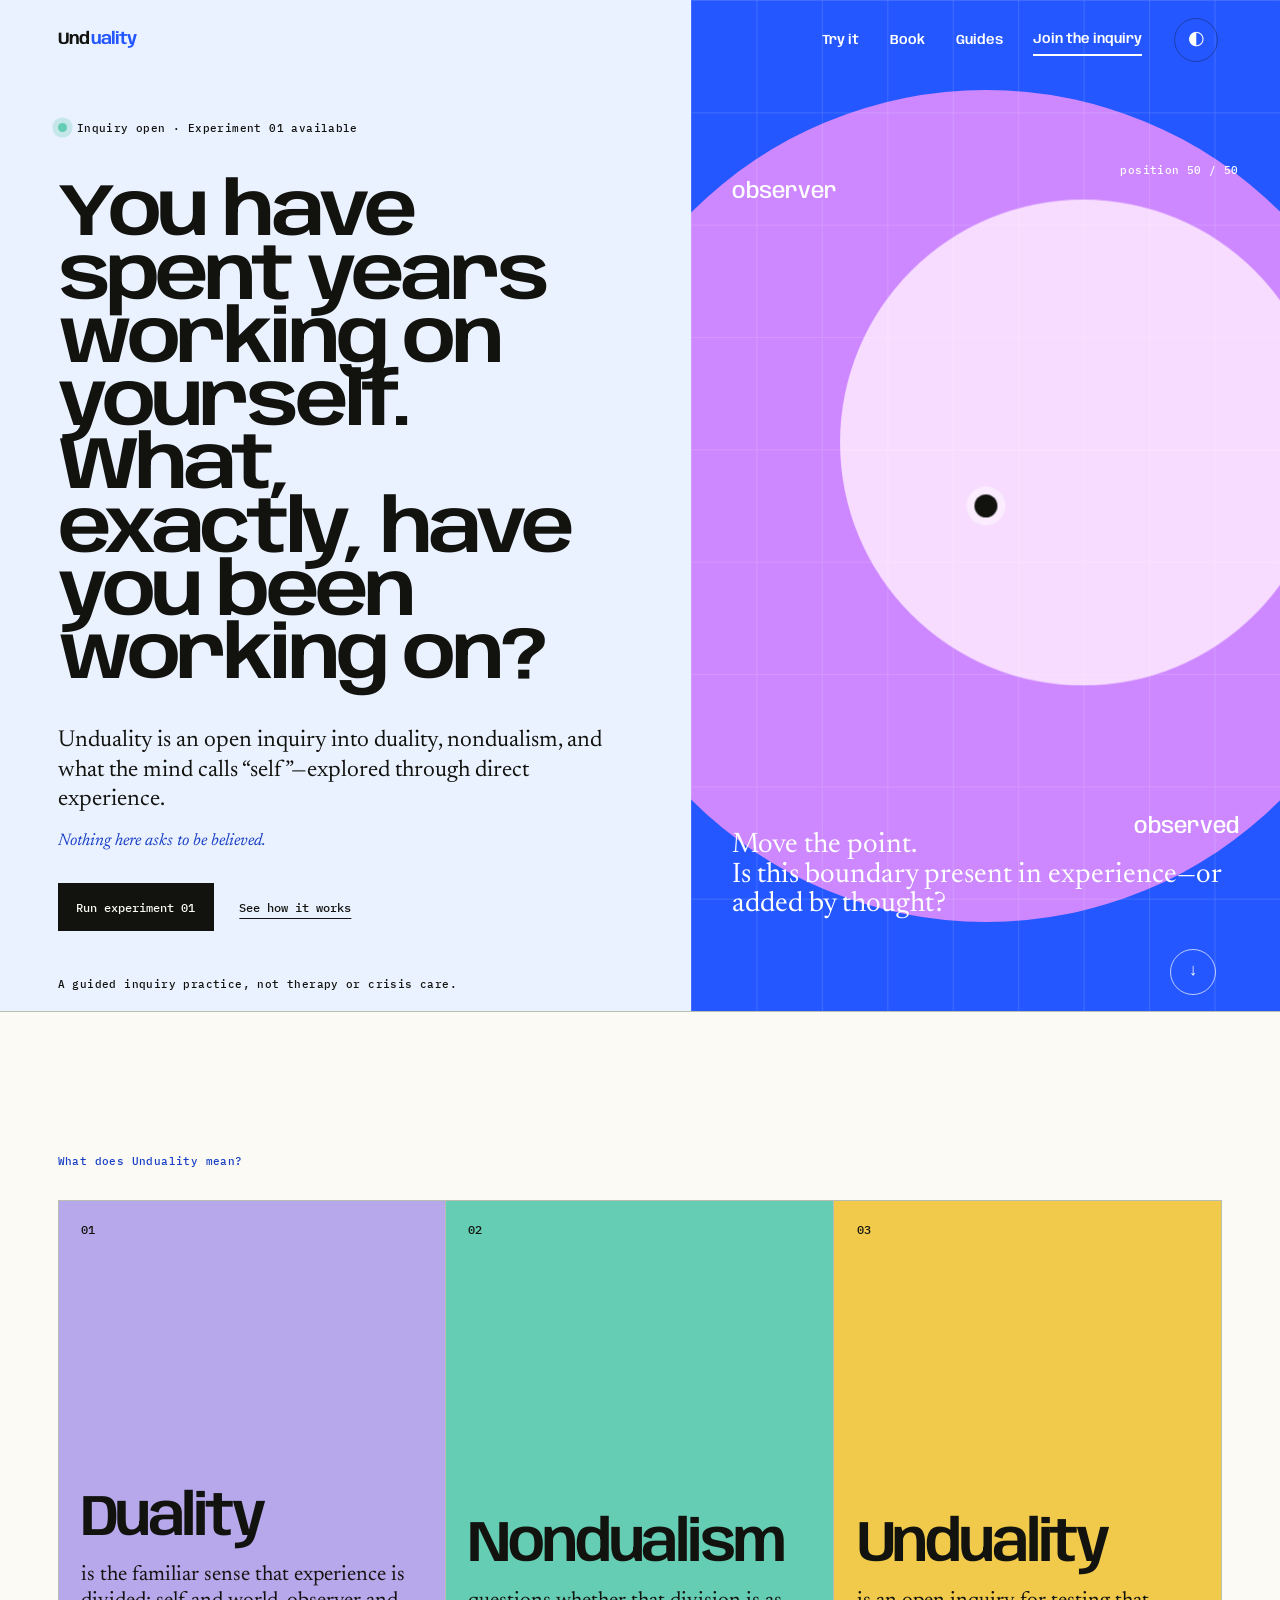
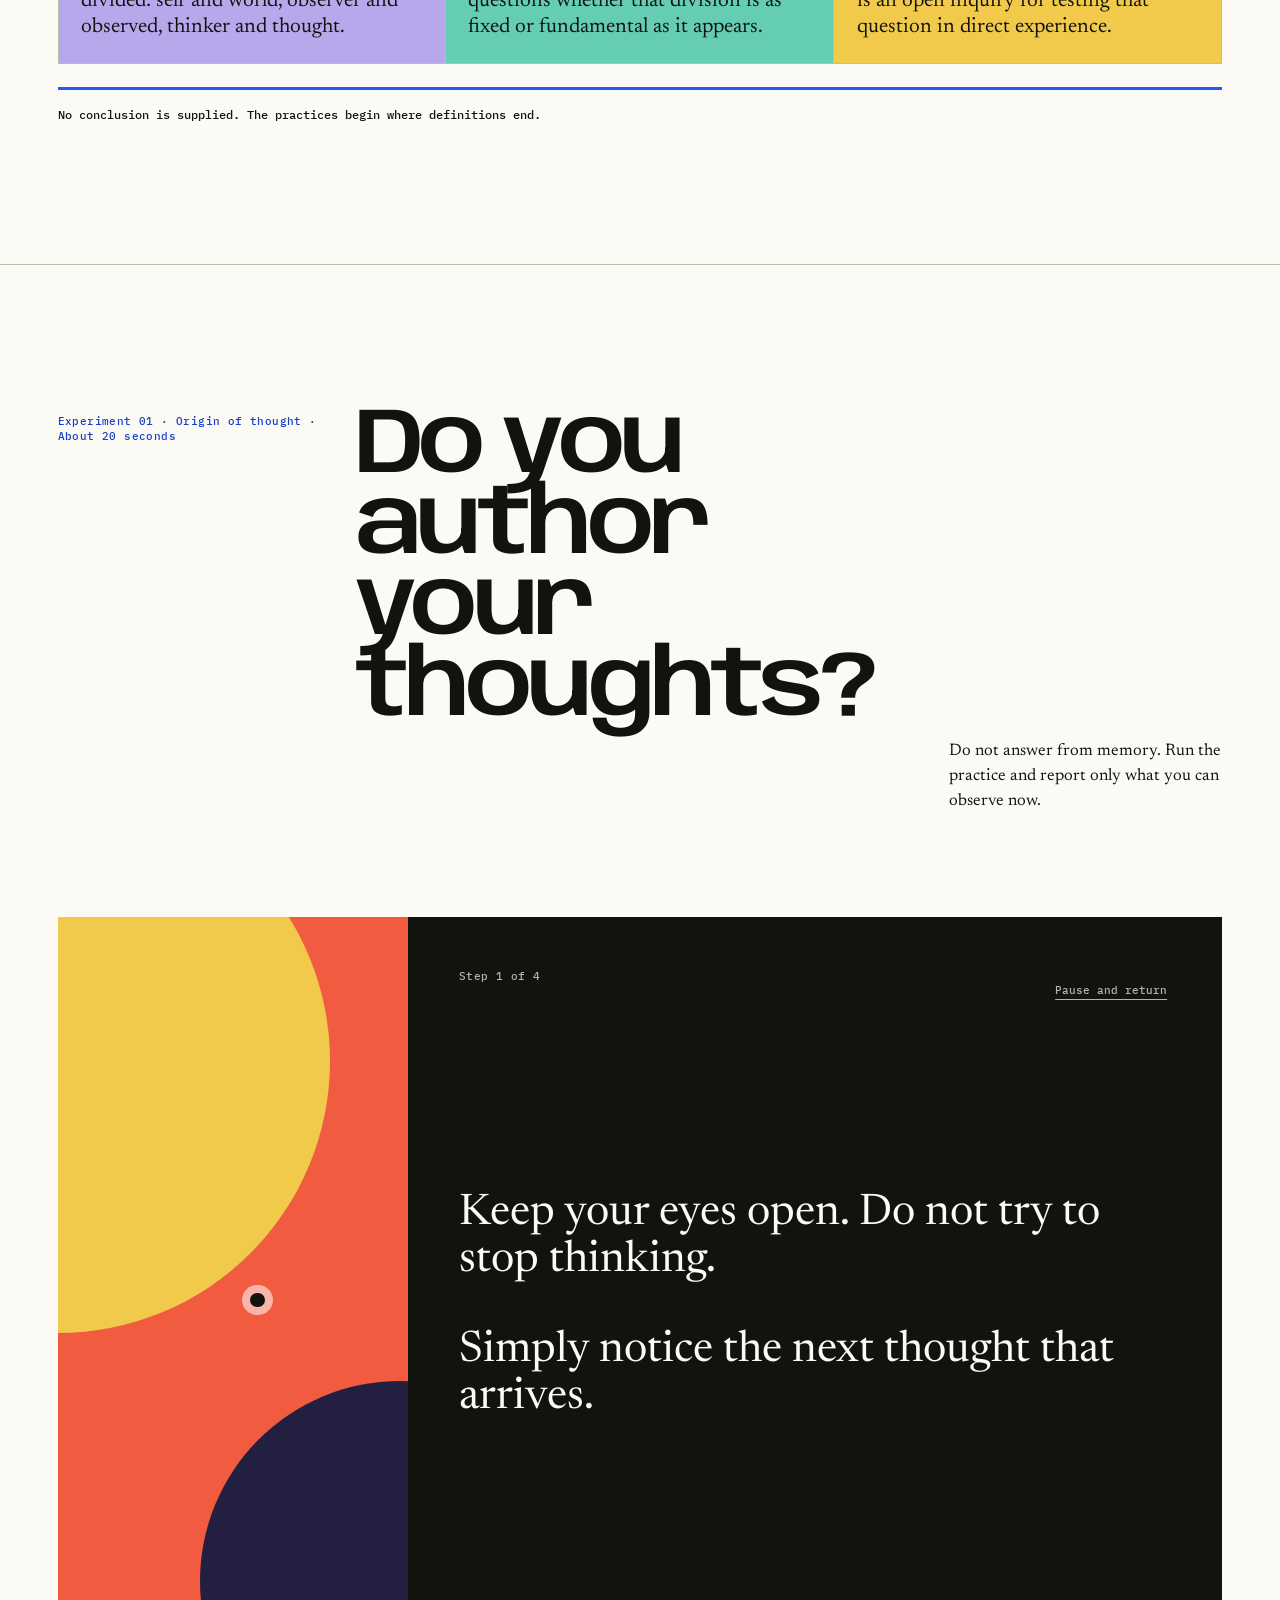
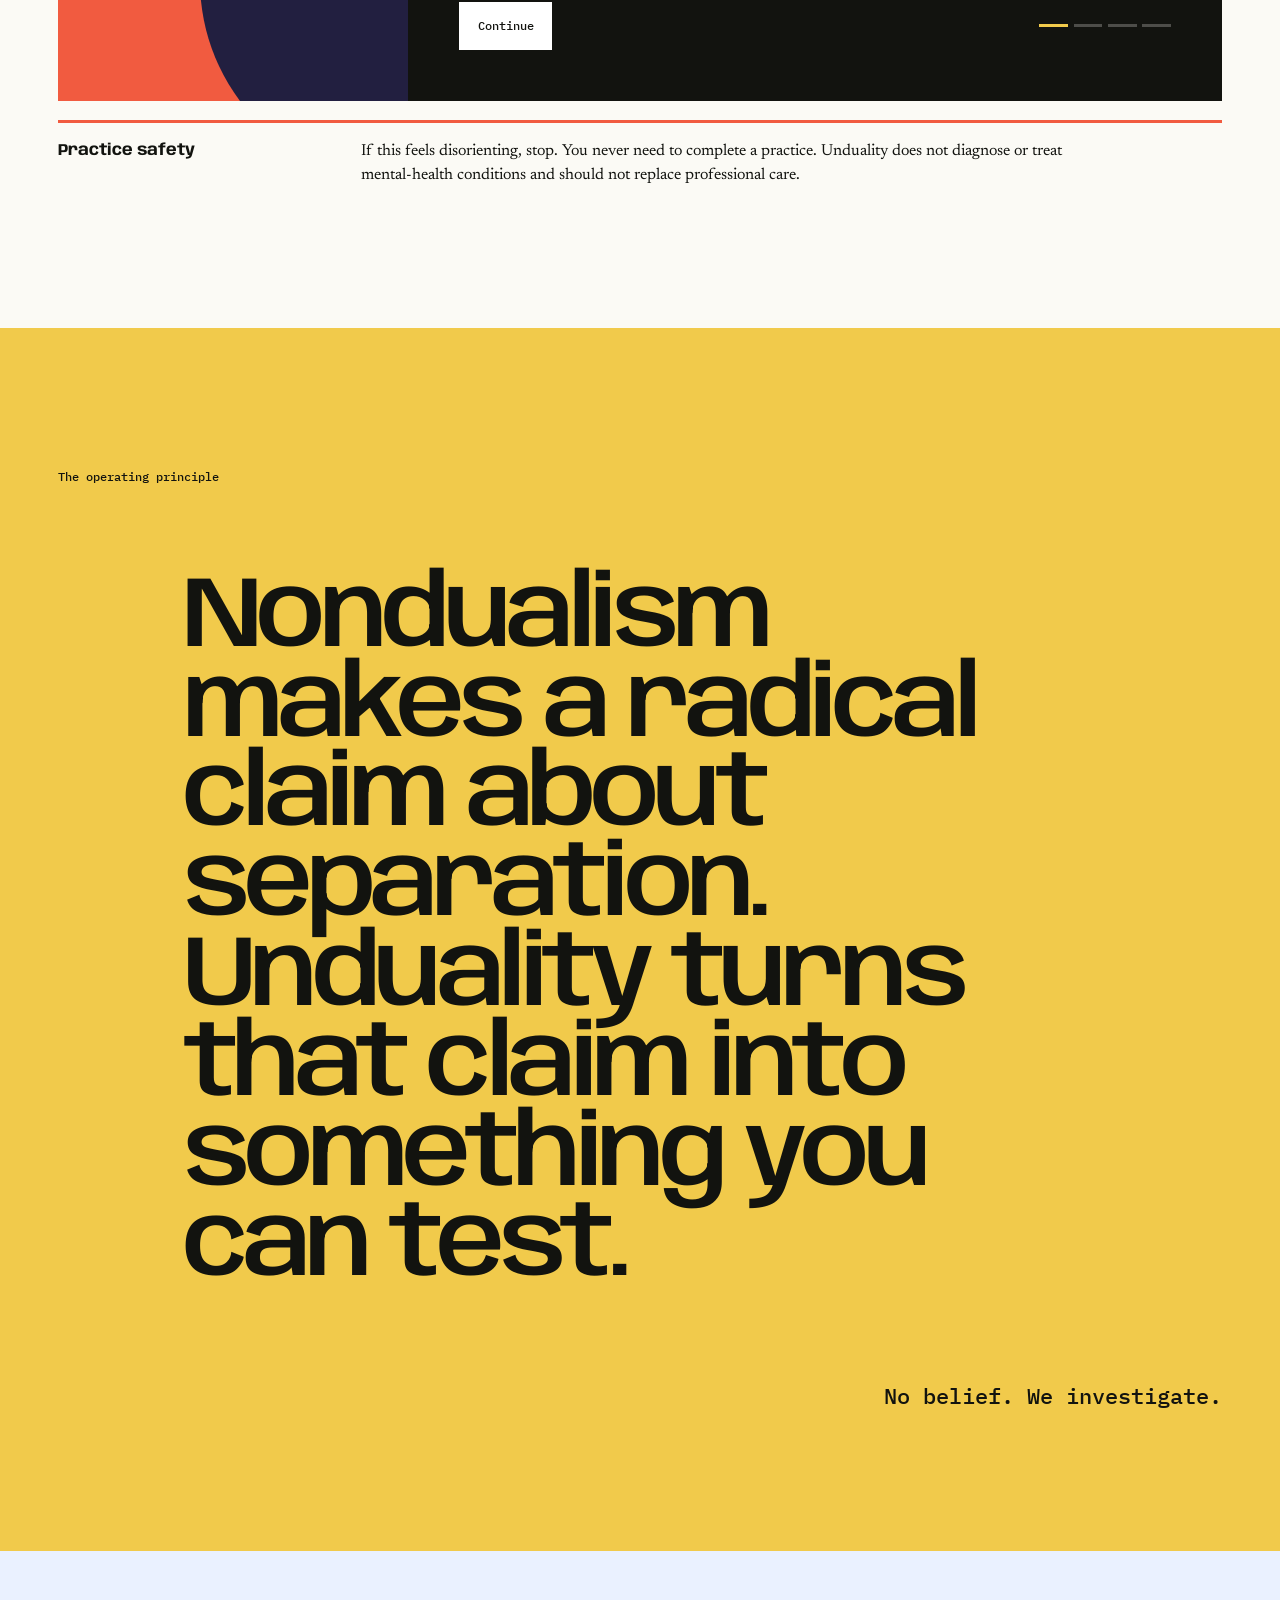
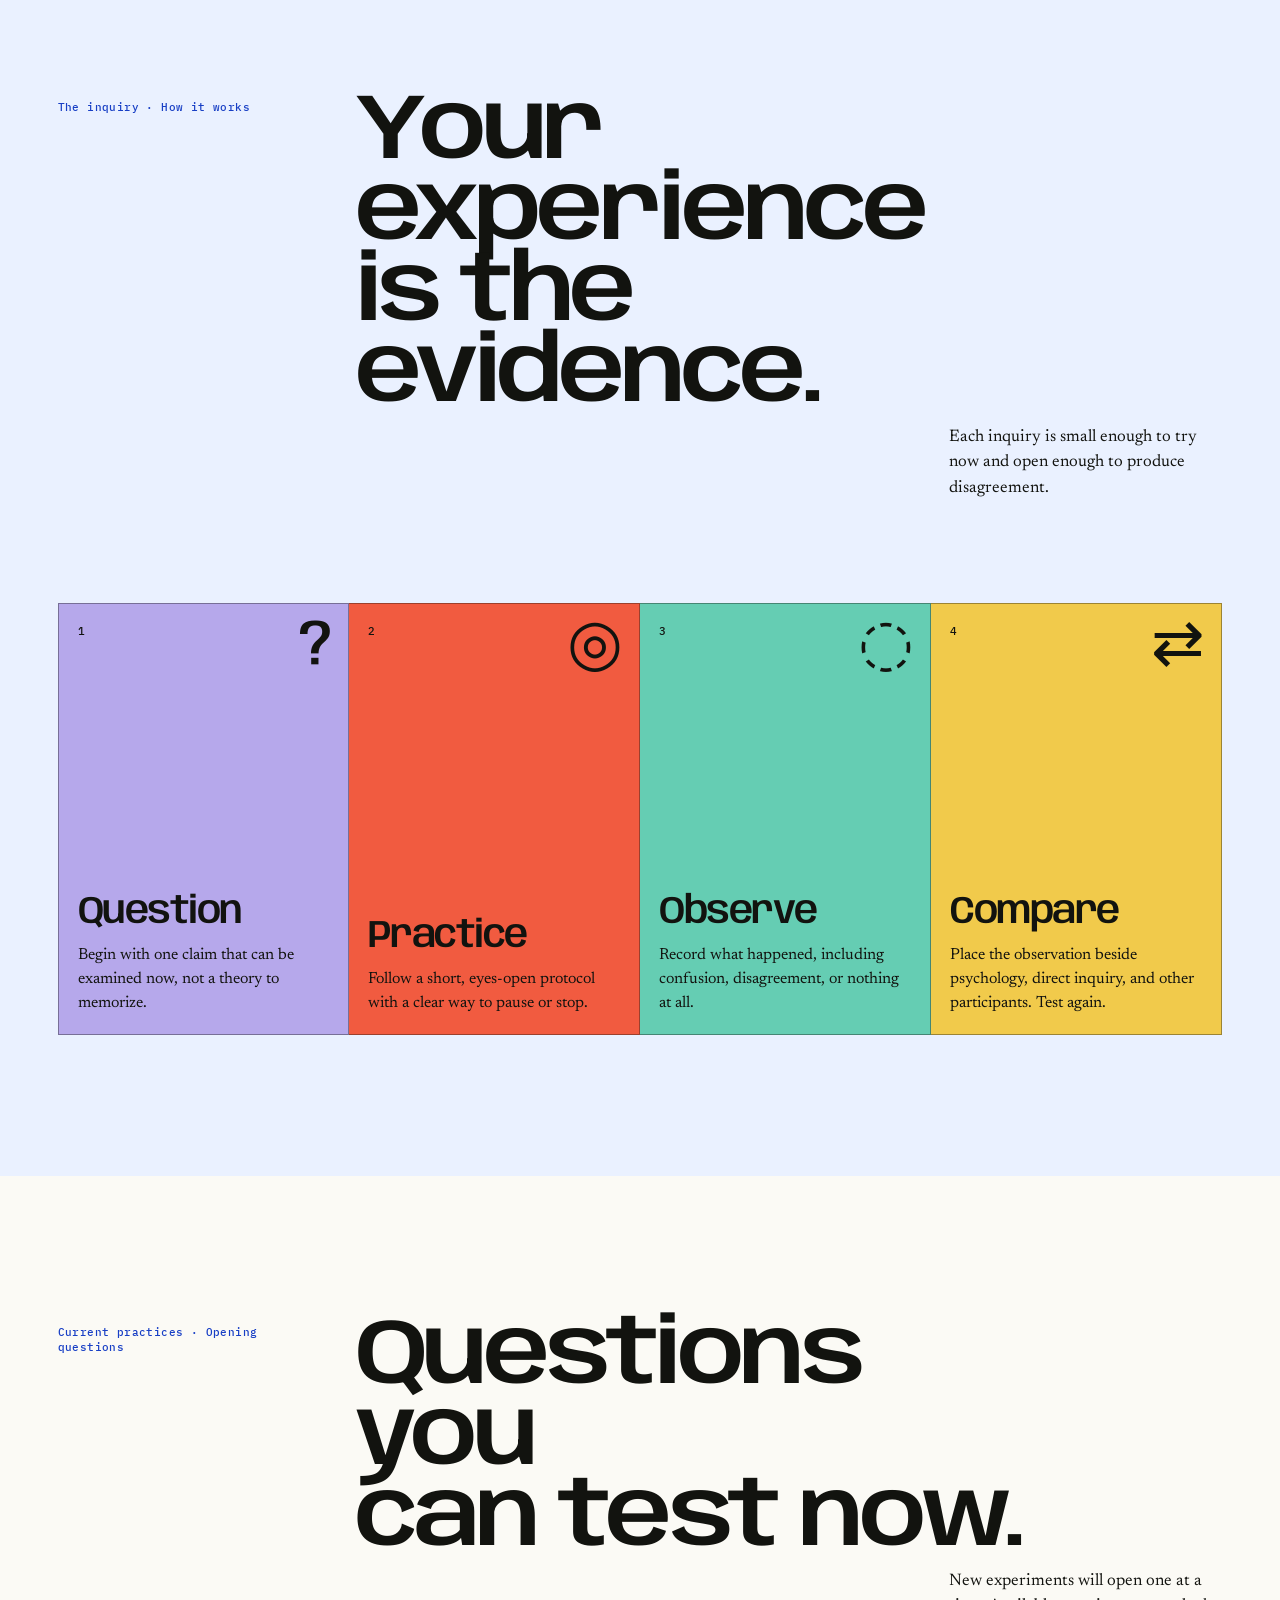
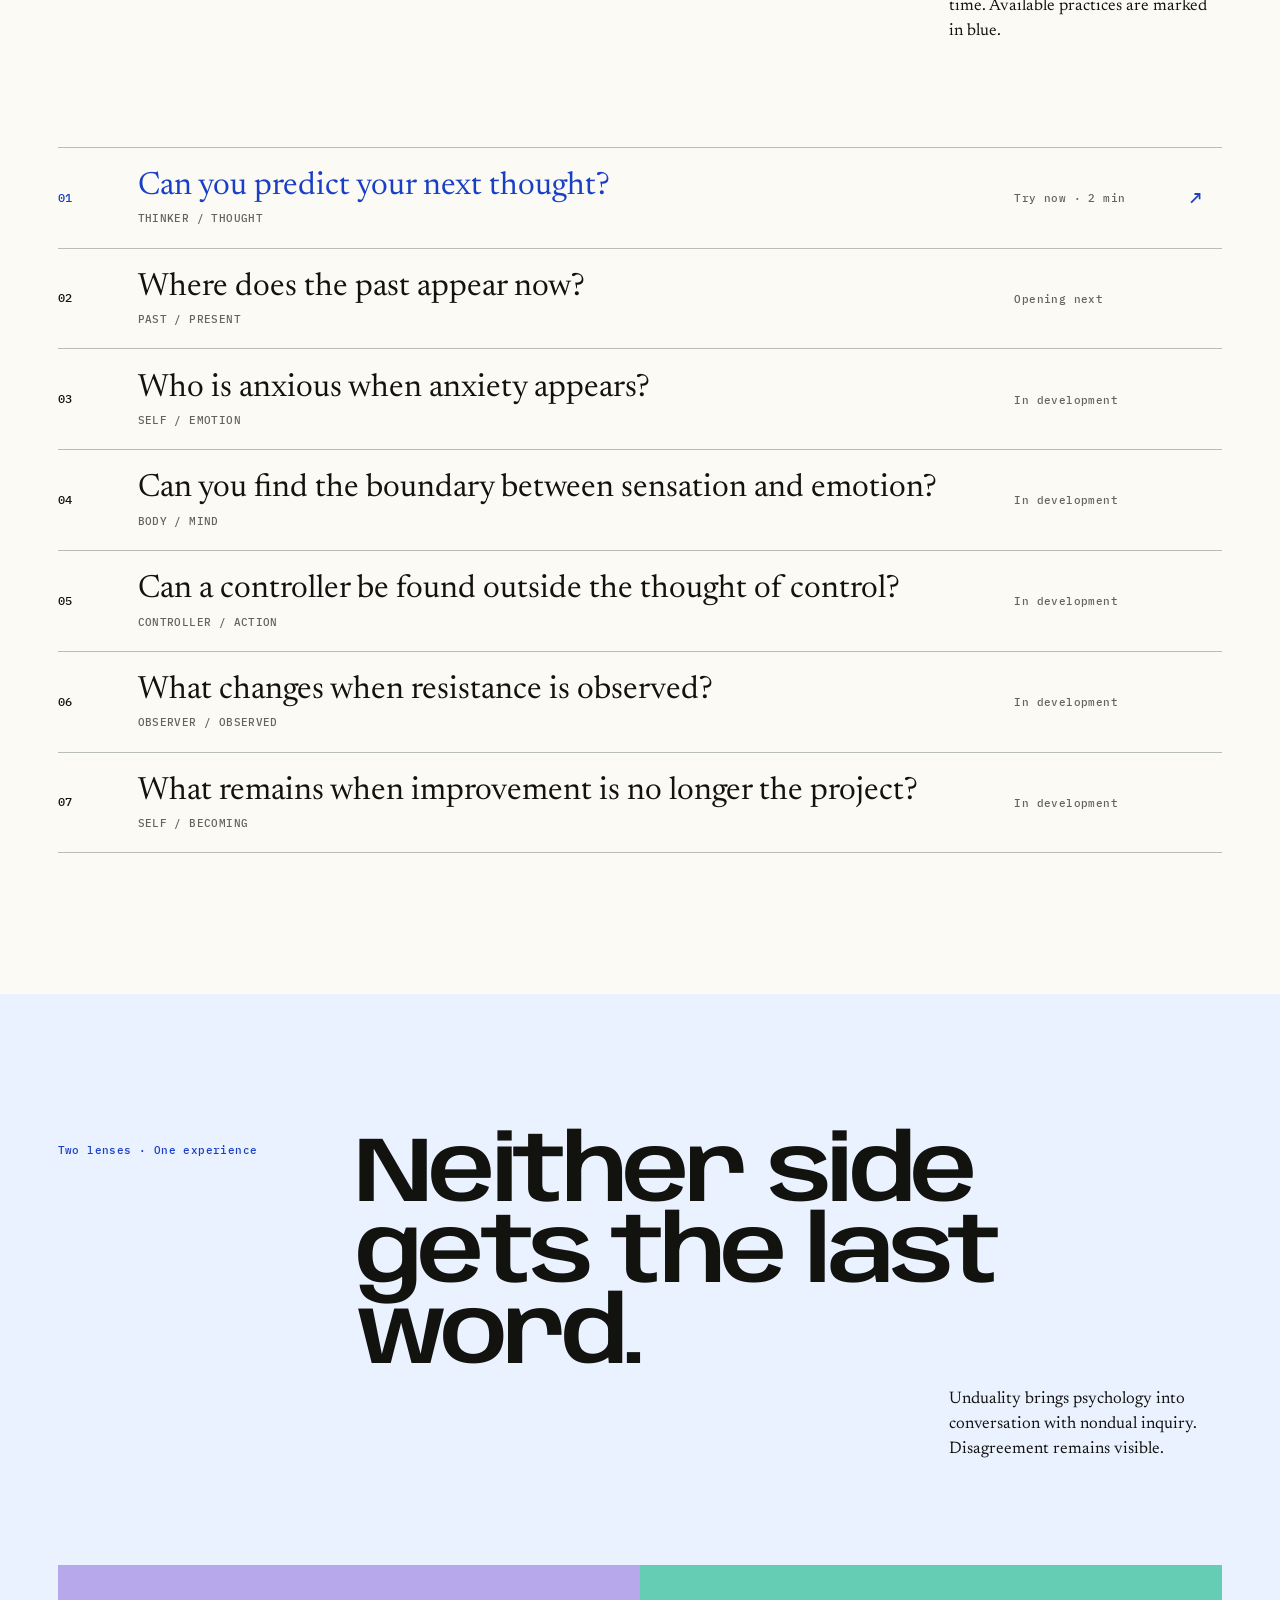
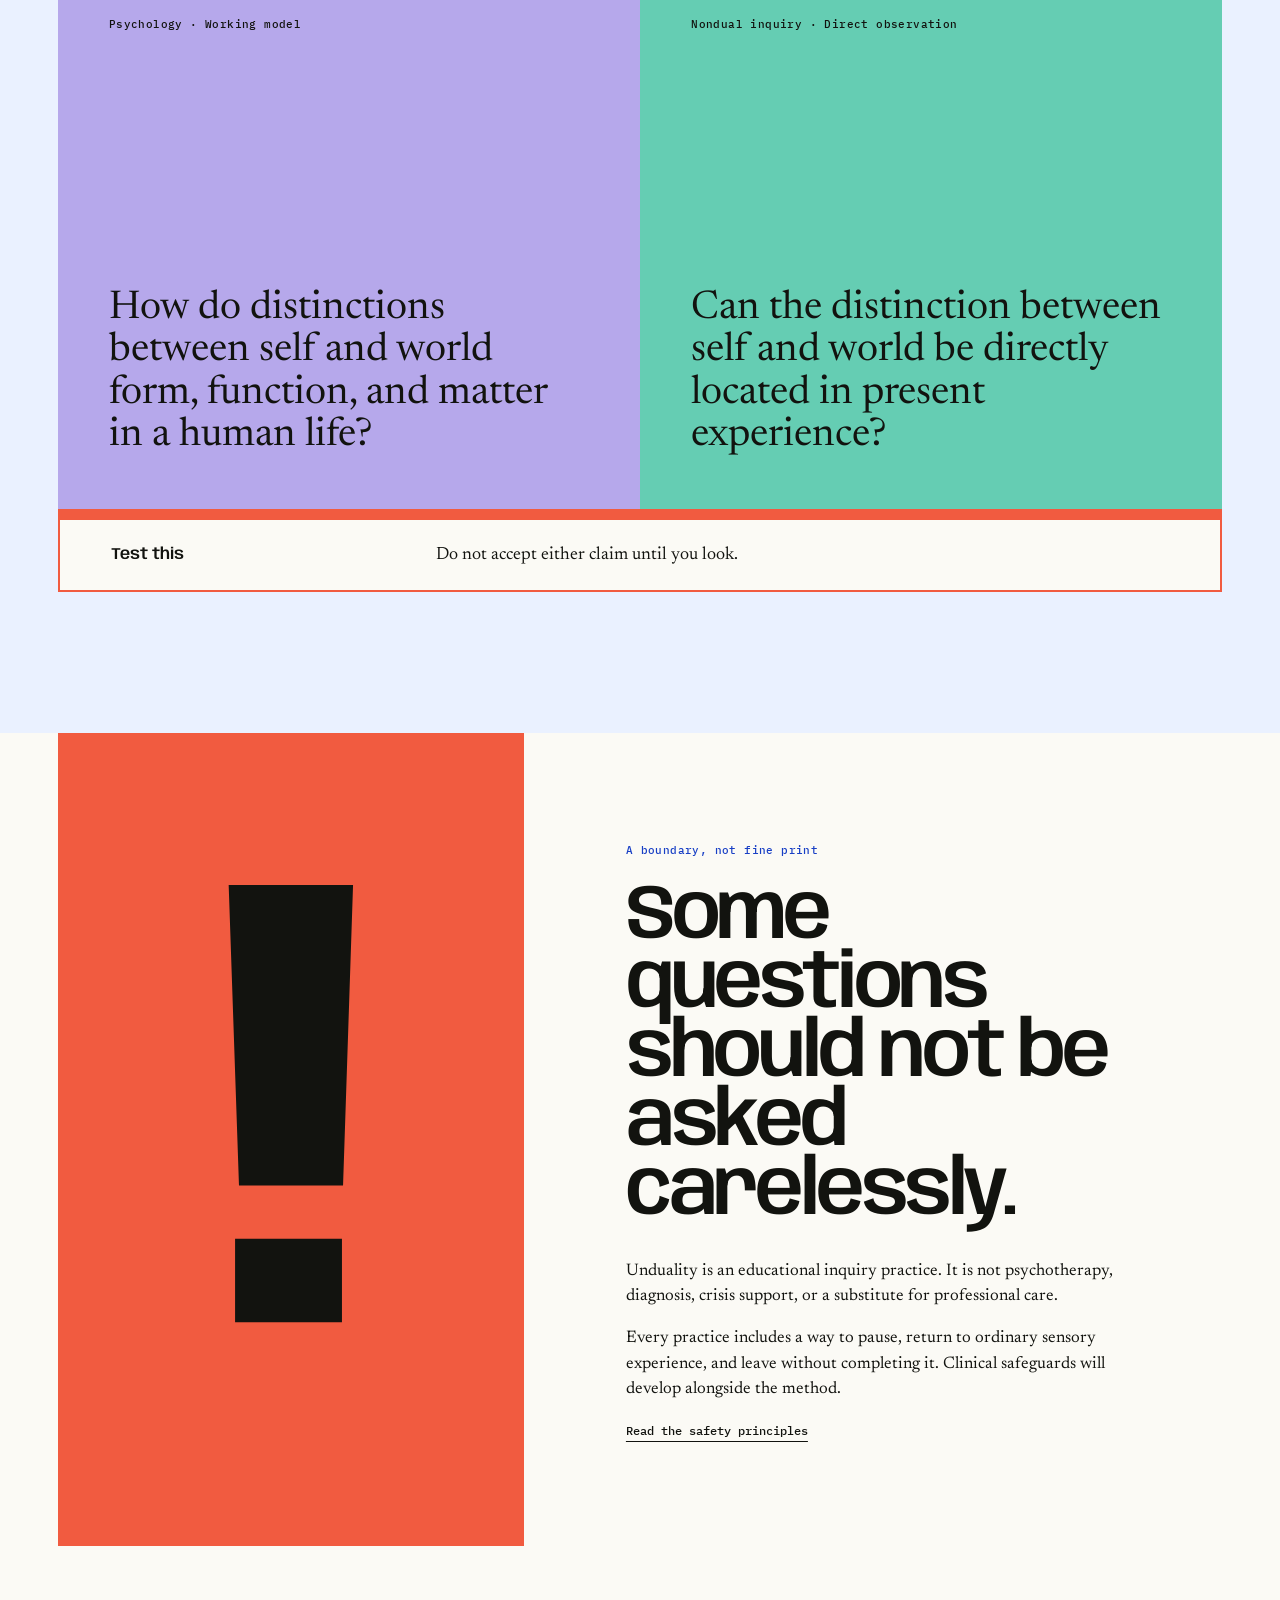
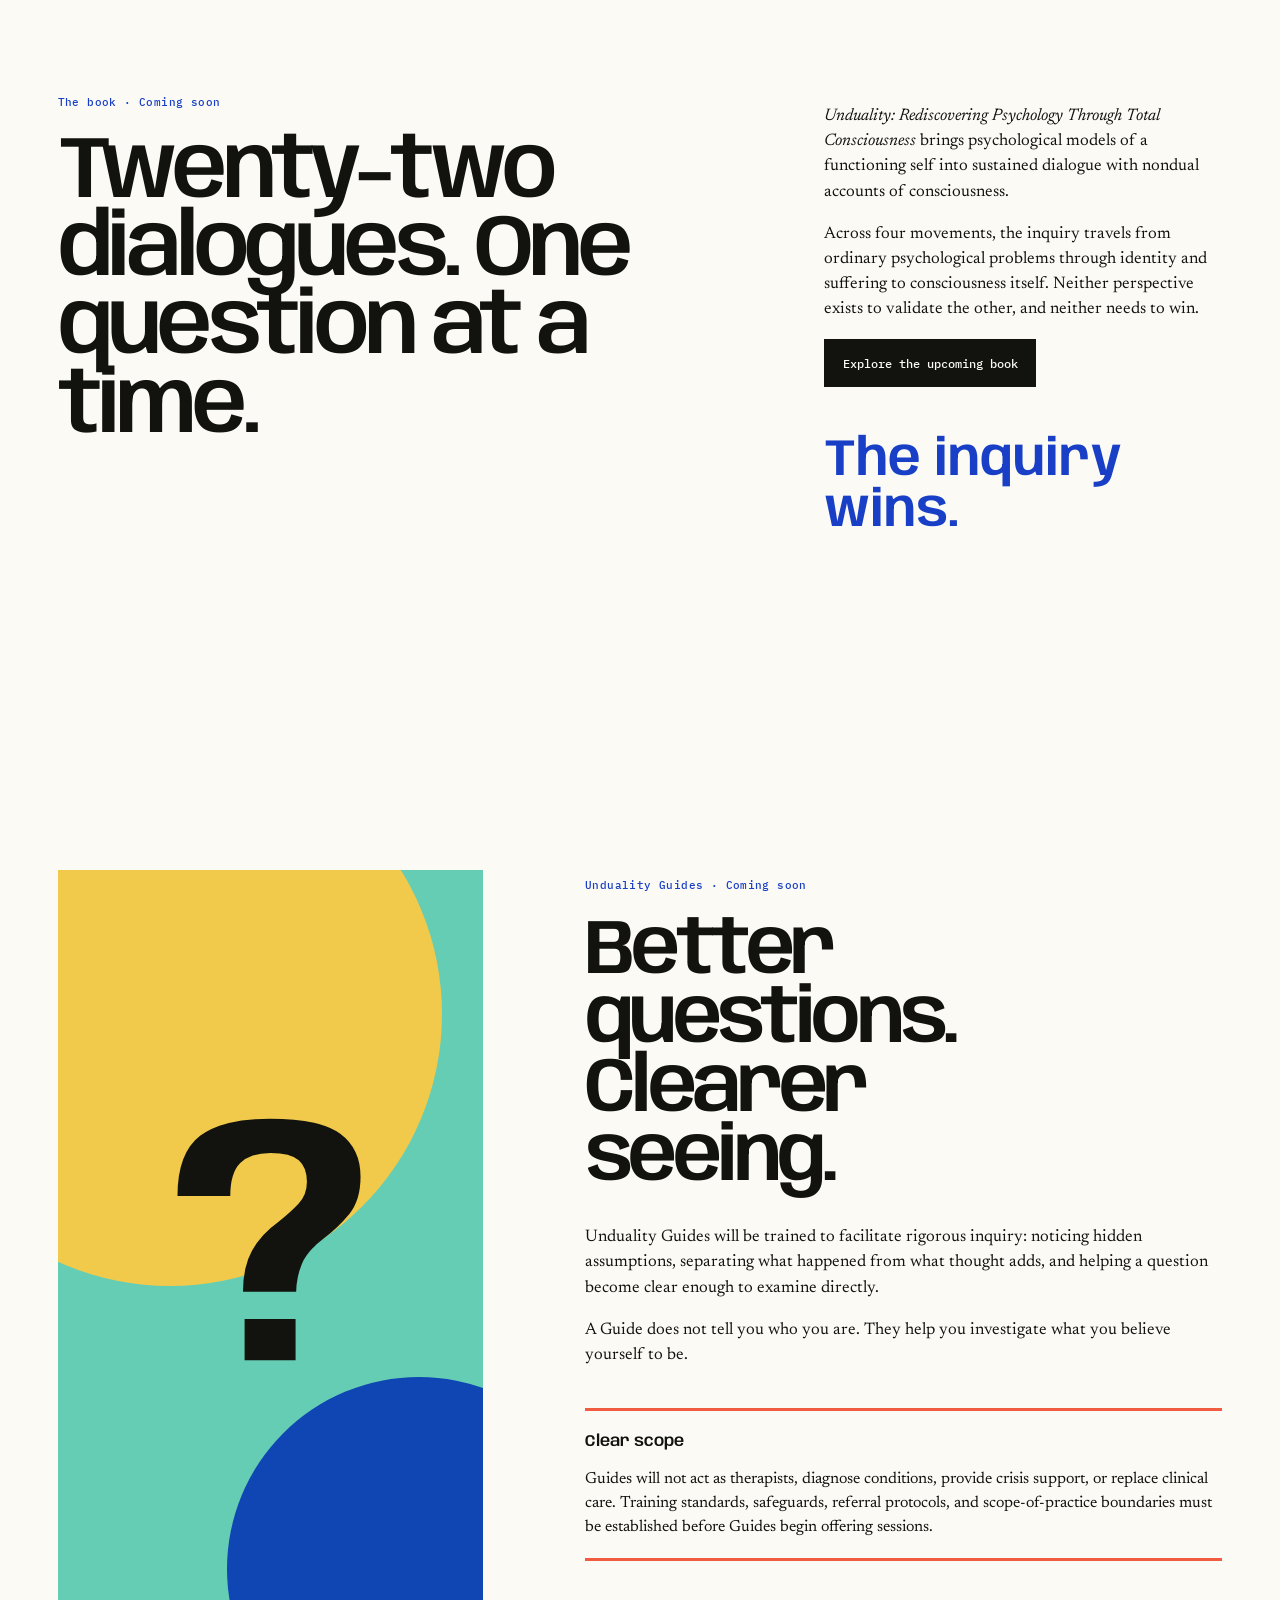
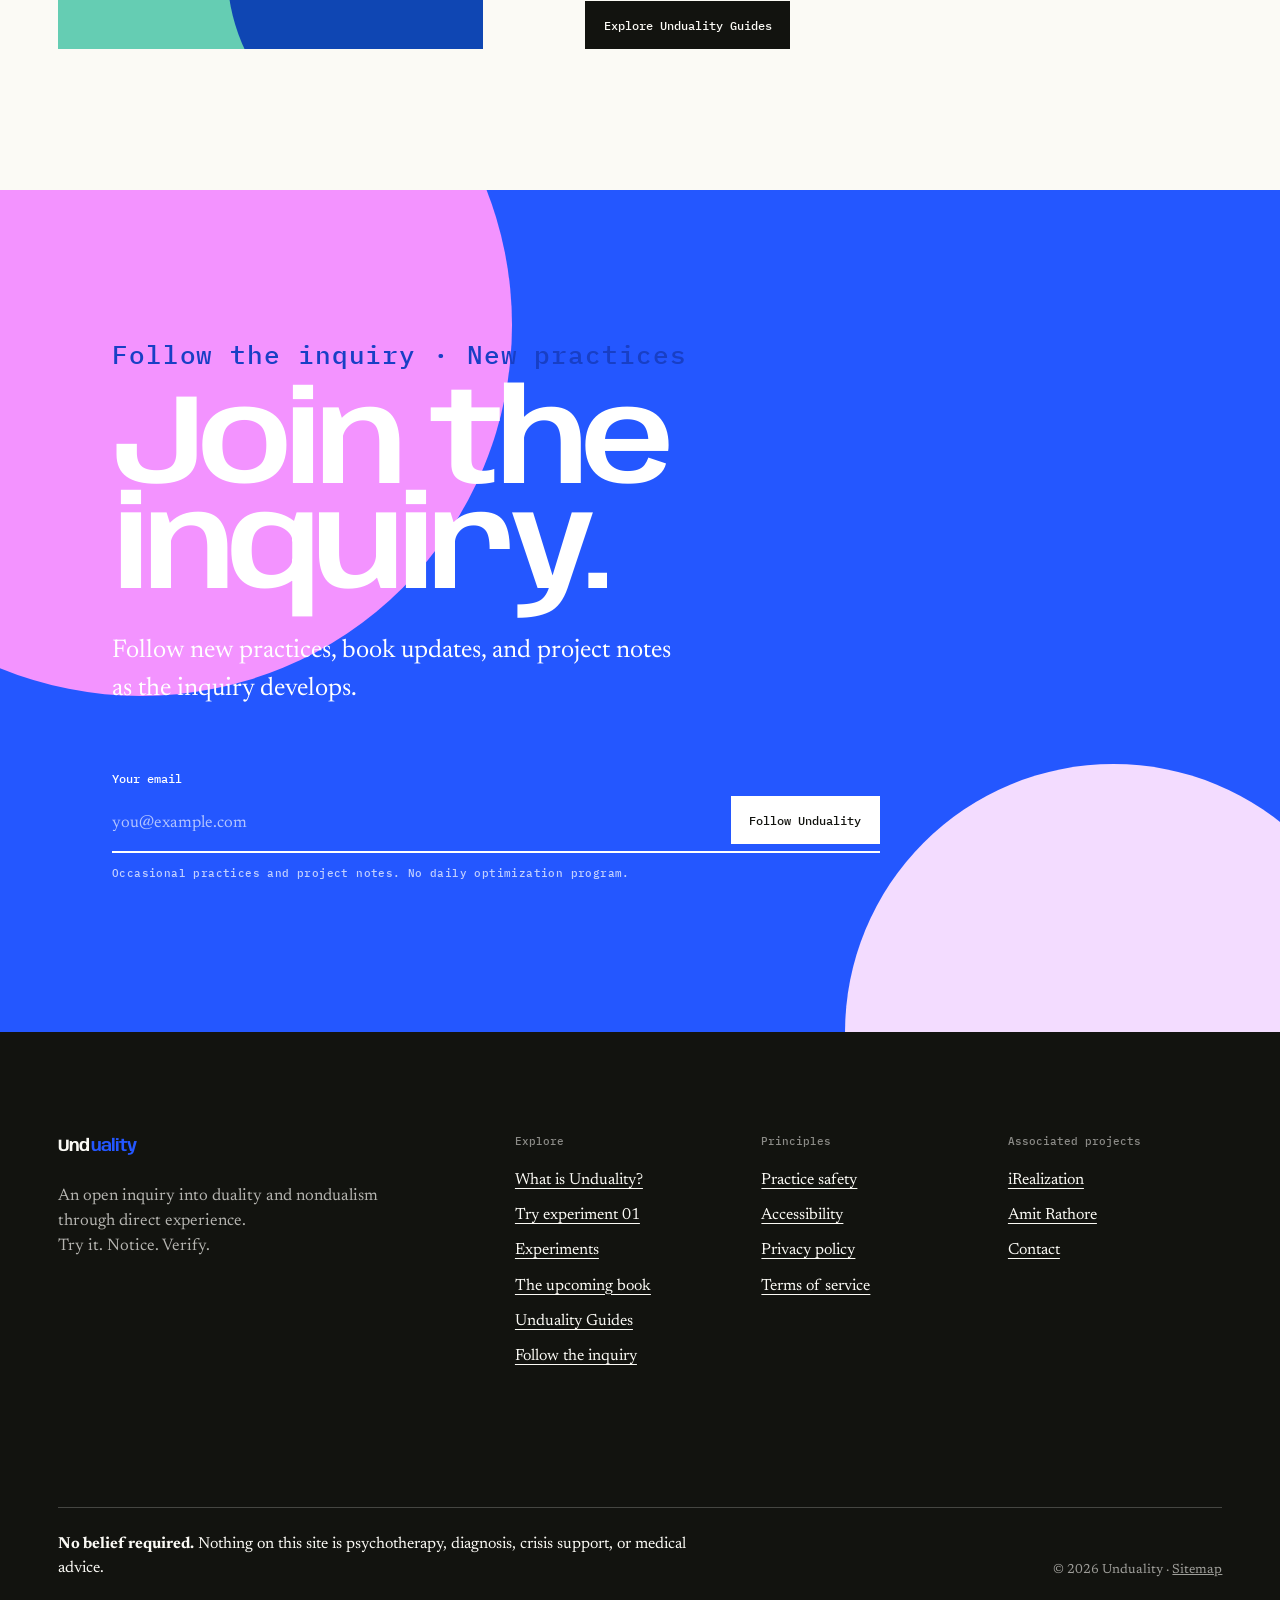
==== index.html @ 65fa9d85 "feat: launch the Unduality open inquiry" ====
<!doctype html>
<html lang="en">
<head>
  <meta charset="utf-8">
  <meta name="viewport" content="width=device-width, initial-scale=1">
  <meta name="theme-color" content="#2457ff">
  <title>Unduality · Explore duality and nondualism</title>
  <meta name="description" content="Explore duality, nondualism, thought, identity, and the sense of self through short practices you can test in direct experience. No belief required.">
  <link rel="canonical" href="https://www.unduality.com/">
  <meta property="og:type" content="website">
  <meta property="og:site_name" content="Unduality">
  <meta property="og:title" content="Unduality · What, exactly, have you been working on?">
  <meta property="og:description" content="Explore duality and nondualism through short practices you can test in direct experience. No belief required.">
  <meta property="og:url" content="https://www.unduality.com/">
  <meta property="og:image" content="https://www.unduality.com/assets/og-unduality.png">
  <meta property="og:image:width" content="1200">
  <meta property="og:image:height" content="630">
  <meta property="og:image:alt" content="Unduality asks who—or what—is observing, as an inquiry into the presumed observer.">
  <meta name="twitter:card" content="summary_large_image">
  <meta name="twitter:title" content="Unduality · What, exactly, have you been working on?">
  <meta name="twitter:description" content="An open inquiry into duality and nondualism. Try the practices, notice what happens, and verify it for yourself.">
  <meta name="twitter:image" content="https://www.unduality.com/assets/og-unduality.png">
  <link rel="icon" href="/assets/favicon.svg" type="image/svg+xml">
  <link rel="icon" href="/favicon.ico" sizes="any">
  <link rel="icon" href="/assets/favicon-32.png" sizes="32x32" type="image/png">
  <link rel="apple-touch-icon" href="/assets/apple-touch-icon.png">
  <link rel="manifest" href="/site.webmanifest">
  <link rel="preconnect" href="https://fonts.googleapis.com">
  <link rel="preconnect" href="https://fonts.gstatic.com" crossorigin>
  <link href="https://fonts.googleapis.com/css2?family=Anybody:wdth,wght@75..125,400..800&amp;family=IBM+Plex+Mono:wght@400;500&amp;family=Newsreader:opsz,wght@6..72,400;6..72,500&amp;display=swap" rel="stylesheet">
  <link rel="stylesheet" href="/styles.css">
  <script type="application/ld+json">
    {"@context":"https://schema.org","@type":"Project","name":"Unduality","url":"https://www.unduality.com/","description":"An open inquiry into duality, nondualism, thought, identity, and the sense of self through direct experience.","keywords":["duality","nondualism","consciousness","psychology","self-inquiry","direct experience"]}
  </script>
</head>
<body>
  <a class="skip-link" href="#main">Skip to the inquiry</a>
  <header class="site-header" data-header>
    <a class="wordmark" href="/" aria-label="Unduality home"><span>Und</span><span>uality</span></a>
    <nav aria-label="Main navigation">
      <a href="#practice">Try it</a>
      <a href="/book/">Book</a>
      <a href="/guides/">Guides</a>
      <a class="nav-lab" href="#join">Join the inquiry</a>
    </nav>
    <button class="theme-toggle" type="button" data-theme-toggle aria-label="Switch color theme"><span aria-hidden="true">◐</span></button>
  </header>

  <main id="main">
    <section class="hero">
      <div class="hero-copy">
        <p class="lab-status"><span class="status-light" aria-hidden="true"></span> Inquiry open · Experiment 01 available</p>
        <h1>You have spent years working on yourself. What, exactly, have you been working on?</h1>
        <p class="hero-intro">Unduality is an open inquiry into duality, nondualism, and what the mind calls “self”—explored through direct experience.</p>
        <p class="plain-rule">Nothing here asks to be believed.</p>
        <div class="hero-actions">
          <a class="action action-dark" href="#practice">Run experiment 01</a>
          <a class="text-link" href="#method">See how it works</a>
        </div>
      </div>

      <div class="observation-field" data-observation-field tabindex="0" role="group" aria-label="Interactive observation field. Move your pointer or use arrow keys to explore the relationship between observer and observed.">
        <div class="field-grid" aria-hidden="true"></div>
        <div class="field-orbit orbit-one" aria-hidden="true"></div>
        <div class="field-orbit orbit-two" aria-hidden="true"></div>
        <div class="field-point" aria-hidden="true"></div>
        <span class="field-label label-observer">observer</span>
        <span class="field-label label-observed">observed</span>
        <p class="field-question">Move the point.<br>Is this boundary present in experience—or added by thought?</p>
        <p class="field-readout" aria-live="polite">position 50 / 50</p>
      </div>

      <p class="scope-line">A guided inquiry practice, not therapy or crisis care.</p>
      <a class="scroll-cue" href="#practice" aria-label="Continue to the first practice">↓</a>
    </section>

    <section class="meaning section-pad" id="meaning" aria-labelledby="meaning-title">
      <p class="section-code">What does Unduality mean?</p>
      <div class="meaning-grid">
        <article><span class="meaning-number">01</span><h2 id="meaning-title">Duality</h2><p>is the familiar sense that experience is divided: self and world, observer and observed, thinker and thought.</p></article>
        <article><span class="meaning-number">02</span><h2>Nondualism</h2><p>questions whether that division is as fixed or fundamental as it appears.</p></article>
        <article><span class="meaning-number">03</span><h2>Unduality</h2><p>is an open inquiry for testing that question in direct experience.</p></article>
      </div>
      <p class="meaning-rule">No conclusion is supplied. The practices begin where definitions end.</p>
    </section>

    <section class="practice section-pad" id="practice" aria-labelledby="practice-title">
      <header class="section-heading">
        <p class="section-code">Experiment 01 · Origin of thought · About 20 seconds</p>
        <h2 id="practice-title">Do you author<br>your thoughts?</h2>
        <p>Do not answer from memory. Run the practice and report only what you can observe now.</p>
      </header>

      <div class="practice-console" data-practice>
        <div class="practice-color" aria-hidden="true"><span></span><span></span><span></span></div>
        <div class="practice-content">
          <div class="practice-topline"><span data-step-label>Step 1 of 4</span><button type="button" data-practice-reset>Pause and return</button></div>
          <div class="practice-steps" aria-live="polite">
            <div class="practice-step is-active" data-step><p>Keep your eyes open. Do not try to stop thinking.</p><p>Simply notice the next thought that arrives.</p></div>
            <div class="practice-step" data-step hidden><p>Did you know what the thought would be before it appeared?</p></div>
            <div class="practice-step" data-step hidden><p>If you did not choose its content, in what sense did “you” think it?</p><p class="practice-note">No preferred answer. “I don’t know” is a valid observation.</p></div>
            <div class="practice-step" data-step hidden><p>No conclusion is required.</p><p>Notice the screen, the room, and the surface supporting you.</p></div>
          </div>
          <div class="practice-bottom"><button class="action action-light" type="button" data-practice-next>Continue</button><div class="step-dots" aria-hidden="true"><i class="is-active"></i><i></i><i></i><i></i></div></div>
        </div>
      </div>

      <aside class="safety-note">
        <strong>Practice safety</strong>
        <p>If this feels disorienting, stop. You never need to complete a practice. Unduality does not diagnose or treat mental-health conditions and should not replace professional care.</p>
      </aside>
    </section>

    <section class="manifesto section-pad">
      <p class="manifesto-small">The operating principle</p>
      <blockquote>Nondualism makes a radical claim about separation. Unduality turns that claim into something you can test.</blockquote>
      <p class="manifesto-end">No belief. We investigate.</p>
    </section>

    <section class="method section-pad" id="method" aria-labelledby="method-title">
      <header class="section-heading split-heading">
        <p class="section-code">The inquiry · How it works</p>
        <h2 id="method-title">Your experience<br>is the evidence.</h2>
        <p>Each inquiry is small enough to try now and open enough to produce disagreement.</p>
      </header>
      <ol class="lab-loop">
        <li class="loop-question"><span class="loop-number">1</span><div><h3>Question</h3><p>Begin with one claim that can be examined now, not a theory to memorize.</p></div><span class="loop-mark">?</span></li>
        <li class="loop-practice"><span class="loop-number">2</span><div><h3>Practice</h3><p>Follow a short, eyes-open protocol with a clear way to pause or stop.</p></div><span class="loop-mark">◎</span></li>
        <li class="loop-observe"><span class="loop-number">3</span><div><h3>Observe</h3><p>Record what happened, including confusion, disagreement, or nothing at all.</p></div><span class="loop-mark">◌</span></li>
        <li class="loop-compare"><span class="loop-number">4</span><div><h3>Compare</h3><p>Place the observation beside psychology, direct inquiry, and other participants. Test again.</p></div><span class="loop-mark">⇄</span></li>
      </ol>
    </section>

    <section class="experiments section-pad" id="experiments" aria-labelledby="experiments-title">
      <header class="section-heading split-heading">
        <p class="section-code">Current practices · Opening questions</p>
        <h2 id="experiments-title">Questions you<br>can test now.</h2>
        <p>New experiments will open one at a time. Available practices are marked in blue.</p>
      </header>
      <div class="experiment-list">
        <a class="experiment-row is-live" href="/experiments/thought/">
          <span class="experiment-number">01</span><span class="experiment-name">Can you predict your next thought?<small>Thinker / thought</small></span><span class="experiment-meta">Try now · 2 min</span><span class="experiment-arrow">↗</span>
        </a>
        <div class="experiment-row"><span class="experiment-number">02</span><span class="experiment-name">Where does the past appear now?<small>Past / present</small></span><span class="experiment-meta">Opening next</span></div>
        <div class="experiment-row"><span class="experiment-number">03</span><span class="experiment-name">Who is anxious when anxiety appears?<small>Self / emotion</small></span><span class="experiment-meta">In development</span></div>
        <div class="experiment-row"><span class="experiment-number">04</span><span class="experiment-name">Can you find the boundary between sensation and emotion?<small>Body / mind</small></span><span class="experiment-meta">In development</span></div>
        <div class="experiment-row"><span class="experiment-number">05</span><span class="experiment-name">Can a controller be found outside the thought of control?<small>Controller / action</small></span><span class="experiment-meta">In development</span></div>
        <div class="experiment-row"><span class="experiment-number">06</span><span class="experiment-name">What changes when resistance is observed?<small>Observer / observed</small></span><span class="experiment-meta">In development</span></div>
        <div class="experiment-row"><span class="experiment-number">07</span><span class="experiment-name">What remains when improvement is no longer the project?<small>Self / becoming</small></span><span class="experiment-meta">In development</span></div>
      </div>
    </section>

    <section class="two-lenses section-pad" aria-labelledby="lenses-title">
      <header class="section-heading split-heading">
        <p class="section-code">Two lenses · One experience</p>
        <h2 id="lenses-title">Neither side<br>gets the last word.</h2>
        <p>Unduality brings psychology into conversation with nondual inquiry. Disagreement remains visible.</p>
      </header>
      <div class="lens-stage">
        <article class="lens psychology">
          <span class="lens-name">Psychology · Working model</span>
          <p>How do distinctions between self and world form, function, and matter in a human life?</p>
        </article>
        <article class="lens experience">
          <span class="lens-name">Nondual inquiry · Direct observation</span>
          <p>Can the distinction between self and world be directly located in present experience?</p>
        </article>
        <aside class="test-this"><strong>Test this</strong><span>Do not accept either claim until you look.</span></aside>
      </div>
    </section>

    <section class="not-this section-pad" aria-labelledby="boundary-title">
      <div class="boundary-visual" aria-hidden="true"><span>!</span></div>
      <div class="boundary-copy">
        <p class="section-code">A boundary, not fine print</p>
        <h2 id="boundary-title">Some questions should not be asked carelessly.</h2>
        <p>Unduality is an educational inquiry practice. It is not psychotherapy, diagnosis, crisis support, or a substitute for professional care.</p>
        <p>Every practice includes a way to pause, return to ordinary sensory experience, and leave without completing it. Clinical safeguards will develop alongside the method.</p>
        <a class="text-link" href="/safety/">Read the safety principles</a>
      </div>
    </section>

    <section class="project section-pad" id="project" aria-labelledby="project-title">
      <div class="project-title-wrap"><p class="section-code">The book · Coming soon</p><h2 id="project-title">Twenty-two dialogues. One question at a time.</h2></div>
      <div class="project-copy"><p><cite>Unduality: Rediscovering Psychology Through Total Consciousness</cite> brings psychological models of a functioning self into sustained dialogue with nondual accounts of consciousness.</p><p>Across four movements, the inquiry travels from ordinary psychological problems through identity and suffering to consciousness itself. Neither perspective exists to validate the other, and neither needs to win.</p><a class="action action-dark" href="/book/">Explore the upcoming book</a><p class="large-line">The inquiry wins.</p></div>
    </section>

    <section class="sessions section-pad" id="guides" aria-labelledby="guides-title">
      <div class="sessions-field" aria-hidden="true"><span></span><span></span><strong>?</strong></div>
      <div class="sessions-copy">
        <p class="section-code">Unduality Guides · Coming soon</p>
        <h2 id="guides-title">Better questions.<br>Clearer seeing.</h2>
        <p>Unduality Guides will be trained to facilitate rigorous inquiry: noticing hidden assumptions, separating what happened from what thought adds, and helping a question become clear enough to examine directly.</p>
        <p>A Guide does not tell you who you are. They help you investigate what you believe yourself to be.</p>
        <aside class="sessions-boundary"><strong>Clear scope</strong><p>Guides will not act as therapists, diagnose conditions, provide crisis support, or replace clinical care. Training standards, safeguards, referral protocols, and scope-of-practice boundaries must be established before Guides begin offering sessions.</p></aside>
        <a class="action action-dark" href="/guides/">Explore Unduality Guides</a>
      </div>
    </section>

    <section class="join section-pad" id="join" aria-labelledby="join-title">
      <div class="join-orbit" aria-hidden="true"><span></span><span></span></div>
      <div class="join-copy">
        <p class="section-code">Follow the inquiry · New practices</p>
        <h2 id="join-title">Join the inquiry.</h2>
        <p>Follow new practices, book updates, and project notes as the inquiry develops.</p>
        <form class="join-form" data-email-form>
          <label for="email">Your email</label>
          <div class="email-row"><input id="email" name="email" type="email" autocomplete="email" placeholder="you@example.com" required><button class="action action-dark" type="submit">Follow Unduality</button></div>
          <p class="form-note" data-form-note>Occasional practices and project notes. No daily optimization program.</p>
        </form>
      </div>
    </section>
  </main>

  <footer class="site-footer" id="footer">
    <div class="footer-intro"><a class="wordmark footer-mark" href="/"><span>Und</span><span>uality</span></a><p>An open inquiry into duality and nondualism through direct experience.<br>Try it. Notice. Verify.</p></div>
    <div class="footer-links"><div><h2>Explore</h2><a href="/#meaning">What is Unduality?</a><a href="/#practice">Try experiment 01</a><a href="/#experiments">Experiments</a><a href="/book/">The upcoming book</a><a href="/guides/">Unduality Guides</a><a href="/#join">Follow the inquiry</a></div><div><h2>Principles</h2><a href="/safety/">Practice safety</a><a href="/accessibility/">Accessibility</a><a href="/privacy/">Privacy policy</a><a href="/terms/">Terms of service</a></div><div><h2>Associated projects</h2><a href="https://www.irealization.com/" rel="external">iRealization</a><a href="https://amitrathore.com/" rel="external">Amit Rathore</a><a href="mailto:hello@unduality.com">Contact</a></div></div>
    <div class="footer-statement"><p><strong>No belief required.</strong> Nothing on this site is psychotherapy, diagnosis, crisis support, or medical advice.</p><p class="copyright">© <span data-year></span> Unduality · <a href="/sitemap.xml">Sitemap</a></p></div>
  </footer>
  <script src="/script.js" defer></script>
</body>
</html>
---- styles.css ----
:root {
  --ice: #eaf1ff;
  --paper: #fbfaf5;
  --ink: #12130f;
  --muted: #62655d;
  --rule: #b9beb3;
  --blue: #2457ff;
  --blue-deep: #183fc5;
  --coral: #f15b40;
  --yellow: #f1ca4b;
  --mint: #65cdb3;
  --lavender: #b6a8eb;
  --focus: #2457ff;
  --pad: clamp(1.25rem, 4.5vw, 4.75rem);
  --max: 96rem;
  --ease: cubic-bezier(.22, 1, .36, 1);
}

[data-theme="dark"] {
  --ice: #171c2c;
  --paper: #12130f;
  --ink: #f8f6ed;
  --muted: #b9bcb3;
  --rule: #44483f;
  --blue: #7895ff;
  --blue-deep: #a8bbff;
  --coral: #ff7a62;
  --yellow: #f4d76f;
  --mint: #7edcc4;
  --lavender: #c0b5f0;
  --focus: #f4d76f;
}

* { box-sizing: border-box; }
html { scroll-behavior: smooth; }
body {
  margin: 0;
  background: var(--paper);
  color: var(--ink);
  font-family: Newsreader, Georgia, serif;
  font-size: clamp(1.05rem, 1.25vw, 1.22rem);
  line-height: 1.5;
  text-rendering: optimizeLegibility;
  transition: background-color 180ms linear, color 180ms linear;
}
body::selection { background: var(--yellow); color: #12130f; }
a { color: inherit; }
button, input, textarea { font: inherit; }
button, a { -webkit-tap-highlight-color: transparent; }
:focus-visible { outline: 3px solid var(--focus); outline-offset: 4px; }
[hidden] { display: none !important; }
.visually-hidden { position: absolute; width: 1px; height: 1px; padding: 0; margin: -1px; overflow: hidden; clip: rect(0 0 0 0); white-space: nowrap; border: 0; }
.practice-open { overflow: hidden; }
.skip-link { position: fixed; z-index: 100; left: 1rem; top: -5rem; padding: .7rem 1rem; background: var(--ink); color: var(--paper); }
.skip-link:focus { top: 1rem; }

.site-header {
  position: absolute;
  z-index: 30;
  inset: 0 0 auto;
  display: grid;
  grid-template-columns: 1fr auto 3rem;
  align-items: center;
  gap: 2rem;
  padding: 1.15rem var(--pad);
  color: var(--ink);
}
.wordmark {
  display: inline-flex;
  width: max-content;
  align-items: baseline;
  font: 650 1.05rem/1 Anybody, sans-serif;
  letter-spacing: -.055em;
  text-decoration: none;
}
.wordmark span:last-child { transform: translateX(.13em); color: var(--blue); }
.site-header nav { display: flex; align-items: center; gap: clamp(1rem, 2.4vw, 2.6rem); color: #fff; font: 600 .84rem/1 Anybody, sans-serif; }
.site-header nav a { text-decoration: none; }
.site-header nav a:hover { color: var(--blue); }
.nav-lab { border-bottom: 2px solid currentColor; padding: .5rem 0; }
.theme-toggle {
  width: 44px;
  height: 44px;
  border: 1px solid color-mix(in srgb, var(--ink) 35%, transparent);
  border-radius: 50%;
  background: transparent;
  color: #fff;
  cursor: pointer;
  font-size: 1.2rem;
}

.hero {
  position: relative;
  min-height: 100svh;
  display: grid;
  grid-template-columns: minmax(0, 1.08fr) minmax(22rem, .92fr);
  overflow: hidden;
  background: var(--ice);
  border-bottom: 1px solid var(--rule);
}
.hero-copy {
  z-index: 2;
  display: flex;
  flex-direction: column;
  justify-content: center;
  padding: clamp(7.5rem, 13vh, 10rem) var(--pad) clamp(5rem, 8vh, 7rem);
}
.lab-status, .section-code, .lens-name, .experiment-meta, .scope-line, .practice-topline, .field-readout, .form-note, .loop-number {
  font: 500 .71rem/1.35 "IBM Plex Mono", monospace;
  letter-spacing: .035em;
}
.lab-status { display: flex; align-items: center; gap: .6rem; margin: 0 0 3rem; }
.status-light { width: .6rem; height: .6rem; border-radius: 50%; background: var(--mint); box-shadow: 0 0 0 .35rem color-mix(in srgb, var(--mint) 28%, transparent); }
.hero h1 {
  max-width: 10.8ch;
  margin: 0;
  font: 650 clamp(3.6rem, 5.75vw, 6.7rem)/.86 Anybody, sans-serif;
  font-variation-settings: "wdth" 111;
  letter-spacing: -.065em;
  text-wrap: balance;
  animation: hero-settle 900ms var(--ease) both;
}
@keyframes hero-settle {
  from { opacity: 0; font-variation-settings: "wdth" 125; }
  to { opacity: 1; font-variation-settings: "wdth" 111; }
}
.hero-intro { max-width: 39rem; margin: clamp(2rem, 4vh, 3.5rem) 0 0; font-size: clamp(1.3rem, 1.8vw, 1.65rem); line-height: 1.3; }
.plain-rule { margin: .85rem 0 1.8rem; font-style: italic; color: var(--blue-deep); }
.hero-actions { display: flex; flex-wrap: wrap; align-items: center; gap: 1.2rem 1.6rem; }
.action {
  min-height: 48px;
  display: inline-flex;
  align-items: center;
  justify-content: center;
  border: 1px solid currentColor;
  border-radius: 0;
  padding: .8rem 1.1rem;
  font: 500 .77rem/1 "IBM Plex Mono", monospace;
  text-decoration: none;
  cursor: pointer;
}
.action-dark { background: var(--ink); color: var(--paper); border-color: var(--ink); }
.action-dark:hover { background: var(--blue); border-color: var(--blue); color: #fff; }
.action-light { background: #fff; color: #12130f; border-color: #fff; }
.action-light:hover { background: var(--yellow); border-color: var(--yellow); }
.text-link { font: 500 .78rem/1.2 "IBM Plex Mono", monospace; text-underline-offset: .35rem; text-decoration-thickness: 1px; }
.text-link:hover { color: var(--blue); }

.observation-field {
  --dx: 0px;
  --dy: 0px;
  position: relative;
  min-height: 100%;
  overflow: hidden;
  background: var(--blue);
  color: #fff;
  cursor: crosshair;
  isolation: isolate;
}
.field-grid { position: absolute; inset: 0; opacity: .26; background-image: linear-gradient(to right, rgba(255,255,255,.5) 1px, transparent 1px), linear-gradient(to bottom, rgba(255,255,255,.5) 1px, transparent 1px); background-size: 11.111% 11.111%; }
.field-orbit, .field-point { position: absolute; left: 50%; top: 50%; border-radius: 50%; transform: translate3d(calc(-50% + var(--dx)), calc(-50% + var(--dy)), 0); transition: transform 80ms linear; will-change: transform; }
.field-orbit { mix-blend-mode: screen; }
.orbit-one { width: min(65vw, 58rem); aspect-ratio: 1; background: var(--coral); opacity: .82; }
.orbit-two { width: min(38vw, 33rem); aspect-ratio: 1; background: var(--yellow); transform: translate3d(calc(-30% + var(--dx)), calc(-63% + var(--dy)), 0); opacity: .9; }
.field-point { width: 1.45rem; height: 1.45rem; z-index: 4; background: #12130f; box-shadow: 0 0 0 .5rem rgba(255,255,255,.45); }
.field-label { position: absolute; z-index: 4; font: 500 clamp(1rem, 1.7vw, 1.7rem)/1 Anybody, sans-serif; }
.label-observer { left: 7%; top: 18%; }
.label-observed { right: 7%; bottom: 17%; }
.field-question { position: absolute; z-index: 4; left: 7%; bottom: 9%; margin: 0; font-size: clamp(1.2rem, 2.2vw, 2.4rem); line-height: 1.05; }
.field-readout { position: absolute; z-index: 4; right: 7%; top: 16%; margin: 0; }
.scope-line { position: absolute; z-index: 5; bottom: 1.25rem; left: var(--pad); margin: 0; }
.scroll-cue { position: absolute; z-index: 5; right: calc(var(--pad) + .4rem); bottom: 1rem; width: 46px; height: 46px; display: grid; place-items: center; border: 1px solid rgba(255,255,255,.7); border-radius: 50%; color: #fff; text-decoration: none; }

.section-pad { padding: clamp(5.5rem, 11vw, 11rem) var(--pad); }
.section-heading { max-width: var(--max); margin: 0 auto clamp(3rem, 8vw, 7.5rem); display: grid; grid-template-columns: repeat(12, minmax(0, 1fr)); column-gap: 1.5rem; align-items: start; }
.section-code { grid-column: 1 / 4; color: var(--blue-deep); margin: .45rem 0 0; }
.section-heading h2 {
  grid-column: 4 / 11;
  margin: 0;
  font: 620 clamp(3.3rem, 7.2vw, 8rem)/.88 Anybody, sans-serif;
  font-variation-settings: "wdth" 112;
  letter-spacing: -.06em;
}
.section-heading > p:last-child { grid-column: 10 / 13; margin: .55rem 0 0; }

.meaning { background: var(--paper); border-bottom: 1px solid var(--rule); }
.meaning > .section-code { max-width: var(--max); margin: 0 auto 2rem; }
.meaning-grid { max-width: var(--max); margin: auto; display: grid; grid-template-columns: repeat(3, 1fr); }
.meaning-grid article { min-height: 29rem; display: flex; flex-direction: column; padding: 1.4rem; border: 1px solid var(--rule); }
.meaning-grid article + article { border-left: 0; }
.meaning-grid article:nth-child(1) { background: var(--lavender); color: #12130f; }
.meaning-grid article:nth-child(2) { background: var(--mint); color: #12130f; }
.meaning-grid article:nth-child(3) { background: var(--yellow); color: #12130f; }
.meaning-number { font: 500 .72rem/1 "IBM Plex Mono", monospace; }
.meaning-grid h2 { margin: auto 0 1rem; font: 620 clamp(2.5rem, 4.5vw, 5rem)/.92 Anybody, sans-serif; letter-spacing: -.055em; }
.meaning-grid p { max-width: 29ch; margin: 0; font-size: clamp(1.15rem, 1.65vw, 1.5rem); line-height: 1.25; }
.meaning-rule { max-width: var(--max); margin: 1.4rem auto 0; padding-top: 1rem; border-top: 3px solid var(--blue); font: 500 .78rem/1.4 "IBM Plex Mono", monospace; }

.practice { background: var(--paper); }
.practice-console { max-width: var(--max); min-height: clamp(34rem, 66vw, 49rem); margin: auto; display: grid; grid-template-columns: minmax(16rem, .43fr) 1fr; background: var(--ink); color: var(--paper); overflow: hidden; }
.practice-color { position: relative; overflow: hidden; background: var(--coral); }
.practice-color span { position: absolute; border-radius: 50%; }
.practice-color span:nth-child(1) { width: 34rem; height: 34rem; background: var(--yellow); left: -17rem; top: -8rem; }
.practice-color span:nth-child(2) { width: 25rem; height: 25rem; background: var(--blue); right: -12rem; bottom: -5rem; mix-blend-mode: multiply; }
.practice-color span:nth-child(3) { width: .9rem; height: .9rem; background: #12130f; left: 55%; top: 48%; box-shadow: 0 0 0 .5rem rgba(255,255,255,.55); }
.practice-content { min-height: 100%; display: grid; grid-template-rows: auto 1fr auto; padding: clamp(1.5rem, 4vw, 4rem); }
.practice-topline { display: flex; justify-content: space-between; gap: 1rem; color: color-mix(in srgb, var(--paper) 70%, transparent); }
.practice-topline button, .quiet-button { min-width: 44px; min-height: 44px; border: 0; padding: .65rem .25rem; background: transparent; color: inherit; text-decoration: underline; text-underline-offset: .3rem; cursor: pointer; font: inherit; }
.practice-steps { align-self: center; max-width: 41rem; }
.practice-step { font-size: clamp(1.8rem, 3.4vw, 3.5rem); line-height: 1.08; }
.practice-step.is-active { animation: step-in 400ms var(--ease) both; }
@keyframes step-in { from { opacity: 0; transform: translateY(.7rem); } }
.practice-note { font-size: 1rem; color: color-mix(in srgb, var(--paper) 68%, transparent); }
.practice-bottom { display: flex; align-items: center; justify-content: space-between; gap: 2rem; }
.step-dots { display: flex; gap: .35rem; }
.step-dots i { display: block; width: 1.8rem; height: 3px; background: color-mix(in srgb, var(--paper) 25%, transparent); }
.step-dots i.is-active { background: var(--yellow); }
.safety-note { max-width: var(--max); margin: 1.2rem auto 0; display: grid; grid-template-columns: 1fr 3fr; gap: 1rem; padding: 1rem 0 0; border-top: 3px solid var(--coral); font-size: 1rem; }
.safety-note strong { font-family: Anybody, sans-serif; }
.safety-note p { max-width: 46rem; margin: 0; }

.manifesto { min-height: 88svh; display: grid; grid-template-rows: auto 1fr auto; align-items: center; background: var(--yellow); color: #12130f; }
.manifesto blockquote { max-width: 15ch; margin: clamp(3rem, 7vw, 7rem) auto; font: 580 clamp(3.2rem, 7.8vw, 8.7rem)/.9 Anybody, sans-serif; font-variation-settings: "wdth" 108; letter-spacing: -.065em; }
.manifesto-small, .manifesto-end { margin: 0; font: 500 .75rem/1.3 "IBM Plex Mono", monospace; }
.manifesto-end { justify-self: end; font-size: clamp(1rem, 1.7vw, 1.5rem); }

.method { background: var(--ice); }
.lab-loop { max-width: var(--max); margin: auto; list-style: none; padding: 0; display: grid; grid-template-columns: repeat(4, 1fr); }
.lab-loop li { position: relative; min-height: 27rem; display: flex; flex-direction: column; justify-content: space-between; padding: 1.2rem; border: 1px solid rgba(18,19,15,.38); color: #12130f; }
.lab-loop li + li { border-left: 0; }
.lab-loop h3 { margin: auto 0 .7rem; font: 580 clamp(2rem, 3vw, 3.4rem)/1 Anybody, sans-serif; letter-spacing: -.04em; }
.lab-loop p { margin: 0; font-size: 1rem; }
.loop-number { color: currentColor; }
.loop-mark { position: absolute; right: 1rem; top: .6rem; font: 500 clamp(3rem, 5vw, 5rem)/1 Anybody, sans-serif; }
.loop-question { background: var(--lavender); }
.loop-practice { background: var(--coral); }
.loop-observe { background: var(--mint); }
.loop-compare { background: var(--yellow); }

.experiments { background: var(--paper); }
.experiment-list { max-width: var(--max); margin: auto; border-top: 1px solid var(--rule); }
.experiment-row { min-height: 6.3rem; display: grid; grid-template-columns: 4rem minmax(0, 1fr) 10rem 2rem; gap: 1rem; align-items: center; border-bottom: 1px solid var(--rule); text-decoration: none; }
.experiment-number, .experiment-arrow { font: 500 .76rem/1 "IBM Plex Mono", monospace; }
.experiment-name { font-size: clamp(1.35rem, 2.5vw, 2.65rem); line-height: 1.05; }
.experiment-name small { display: block; margin-top: .55rem; color: var(--muted); font: 500 .68rem/1.2 "IBM Plex Mono", monospace; letter-spacing: .035em; text-transform: uppercase; }
.experiment-meta { color: var(--muted); }
.experiment-row.is-live { color: var(--blue-deep); }
.experiment-row.is-live:hover { background: var(--blue); color: #fff; margin-inline: calc(var(--pad) * -1); padding-inline: var(--pad); }
.experiment-row.is-live:hover .experiment-meta { color: #fff; }
.experiment-row.is-live:hover .experiment-name small { color: rgba(255,255,255,.78); }
.experiment-arrow { font-size: 1.2rem; }

.two-lenses { background: var(--ice); overflow: hidden; }
.lens-stage { max-width: var(--max); margin: auto; display: grid; grid-template-columns: 1fr 1fr; }
.lens { min-height: 34rem; padding: clamp(1.6rem, 4vw, 4rem); display: flex; flex-direction: column; justify-content: space-between; color: #12130f; }
.lens p { max-width: 26ch; margin: auto 0 0; font-size: clamp(1.6rem, 3.1vw, 3.1rem); line-height: 1.07; }
.psychology { background: var(--lavender); }
.experience { background: var(--mint); }
.test-this { grid-column: 1 / -1; display: grid; grid-template-columns: minmax(8rem, .4fr) 1fr; gap: 2rem; align-items: center; background: var(--paper); color: var(--ink); border: 2px solid var(--coral); border-top-width: .7rem; padding: 1.35rem clamp(1.4rem, 4vw, 4rem); }
.test-this strong { font: 600 1rem/1 Anybody, sans-serif; }
.test-this span { font-size: clamp(1rem, 1.4vw, 1.25rem); }

.not-this { display: grid; grid-template-columns: .8fr 1.2fr; min-height: 80svh; padding-block: 0; background: var(--paper); }
.boundary-visual { display: grid; place-items: center; background: var(--coral); color: #12130f; overflow: hidden; }
.boundary-visual span { font: 700 min(52vw, 40rem)/.75 Anybody, sans-serif; }
.boundary-copy { align-self: center; padding: clamp(4rem, 8vw, 8rem); }
.boundary-copy h2 { max-width: 12ch; margin: 1.5rem 0 2rem; font: 600 clamp(3rem, 6vw, 6.7rem)/.9 Anybody, sans-serif; letter-spacing: -.055em; }
.boundary-copy p { max-width: 40rem; }

.project { max-width: var(--max); margin: auto; display: grid; grid-template-columns: 1.25fr .75fr; gap: clamp(3rem, 8vw, 9rem); }
.project h2 { max-width: 12ch; margin: 1.5rem 0 0; font: 600 clamp(3.3rem, 6.8vw, 7.2rem)/.9 Anybody, sans-serif; letter-spacing: -.06em; }
.project-copy { align-self: end; max-width: 34rem; }
.large-line { margin-top: 3rem; font: 620 clamp(2.3rem, 4vw, 4.5rem)/1 Anybody, sans-serif; color: var(--blue-deep); }

.sessions { max-width: var(--max); margin: auto; display: grid; grid-template-columns: .8fr 1.2fr; gap: clamp(3rem, 8vw, 9rem); }
.sessions-field { position: relative; min-height: 42rem; overflow: hidden; background: var(--mint); color: #12130f; }
.sessions-field span { position: absolute; width: 34rem; aspect-ratio: 1; border-radius: 50%; background: var(--yellow); left: -10rem; top: -8rem; }
.sessions-field span + span { width: 24rem; background: var(--blue); left: auto; right: -8rem; top: auto; bottom: -7rem; mix-blend-mode: multiply; }
.sessions-field strong { position: absolute; inset: 0; display: grid; place-items: center; font: 650 min(30vw, 22rem)/1 Anybody, sans-serif; }
.sessions-copy { align-self: center; }
.sessions-copy h2 { max-width: 12ch; margin: 1.5rem 0 2rem; font: 620 clamp(3.2rem, 6vw, 6.5rem)/.9 Anybody, sans-serif; letter-spacing: -.06em; }
.sessions-copy > p { max-width: 42rem; }
.sessions-boundary { max-width: 42rem; margin: 2.5rem 0; padding: 1.2rem 0; border-block: 3px solid var(--coral); }
.sessions-boundary strong { font: 600 1rem/1 Anybody, sans-serif; }
.sessions-boundary p { margin: .7rem 0 0; font-size: 1rem; }

.join { position: relative; min-height: 86svh; display: grid; place-items: center; overflow: hidden; background: var(--blue); color: #fff; }
.join-orbit { position: absolute; inset: 0; pointer-events: none; }
.join-orbit span { position: absolute; border-radius: 50%; }
.join-orbit span:first-child { width: min(58vw, 52rem); aspect-ratio: 1; background: var(--coral); left: -18%; top: -28%; mix-blend-mode: screen; }
.join-orbit span:last-child { width: min(42vw, 38rem); aspect-ratio: 1; background: var(--yellow); right: -8%; bottom: -32%; mix-blend-mode: screen; }
.join-copy { position: relative; z-index: 2; width: min(100%, 66rem); }
.join h2 { margin: 1.5rem 0; font: 630 clamp(4rem, 10vw, 10rem)/.82 Anybody, sans-serif; font-variation-settings: "wdth" 112; letter-spacing: -.065em; }
.join-copy > p { max-width: 36rem; font-size: clamp(1.3rem, 2vw, 1.8rem); }
.join-form { margin-top: 4rem; }
.join-form label { display: block; font: 500 .72rem/1.3 "IBM Plex Mono", monospace; margin-bottom: .55rem; }
.email-row { display: flex; max-width: 48rem; border-bottom: 2px solid #fff; }
.email-row input { min-width: 0; flex: 1; border: 0; background: transparent; color: #fff; padding: .8rem 0; outline: 0; }
.email-row input:focus-visible { outline: 3px solid var(--focus); outline-offset: 4px; }
.email-row input::placeholder { color: rgba(255,255,255,.65); }
.email-row .action { margin-bottom: .45rem; background: #fff; color: #12130f; border-color: #fff; }
.form-note { color: rgba(255,255,255,.72); }

.site-footer { display: grid; grid-template-columns: minmax(12rem,.8fr) minmax(32rem,1.5fr); gap: 5rem; align-items: start; padding: clamp(4rem,8vw,8rem) var(--pad) 2.5rem; background: var(--ink); color: var(--paper); }
.site-footer p { margin: 0; }
.footer-mark { color: var(--paper); }
.footer-intro p { margin-top:1.5rem; color:color-mix(in srgb,var(--paper) 70%,transparent); }
.footer-links { display:grid; grid-template-columns:repeat(3,1fr); gap:2rem; }
.footer-links h2 { margin:0 0 1.25rem; color:color-mix(in srgb,var(--paper) 52%,transparent); font:500 .7rem/1.2 "IBM Plex Mono",monospace; }
.footer-links a { display:block; width:max-content; max-width:100%; margin:.7rem 0; font-size:1rem; text-underline-offset:.25rem; }
.footer-links a:hover { color:var(--yellow); }
.footer-statement { grid-column:1 / -1; display:flex; justify-content:space-between; gap:2rem; align-items:end; margin-top:3rem; padding-top:1.5rem; border-top:1px solid color-mix(in srgb,var(--paper) 22%,transparent); }
.footer-statement > p:first-child { max-width:42rem; font-size:1rem; }
.copyright { color: color-mix(in srgb, var(--paper) 60%, transparent); font-size: .82rem; white-space:nowrap; }

/* Experiment page */
.experiment-page { background: var(--ice); }
.experiment-header { position: relative; border-bottom: 1px solid var(--rule); }
.experiment-header .theme-toggle { color:var(--ink); }
.back-link { justify-self: center; font: 600 .84rem/1 Anybody, sans-serif; }
.experiment-intro { min-height: calc(100svh - 4.5rem); display: grid; grid-template-columns: 1.25fr .75fr; gap: clamp(3rem, 8vw, 10rem); align-items: center; }
.experiment-intro h1 { max-width: 9ch; margin: 1.5rem 0 0; font: 640 clamp(4rem, 9.5vw, 10rem)/.84 Anybody, sans-serif; font-variation-settings: "wdth" 113; letter-spacing: -.065em; }
.experiment-brief { max-width: 34rem; align-self: end; padding-bottom: 4rem; }
.experiment-brief > p { font-size: clamp(1.3rem, 2vw, 1.8rem); }
.experiment-safety { border-top: 3px solid var(--coral); margin: 2rem 0; padding-top: 1rem; font-size: 1rem; }
.experiment-safety p { margin: .4rem 0 0; }
.full-practice { position: fixed; z-index: 80; inset: 0; display: grid; grid-template-rows: auto 1fr auto; padding: 1.25rem var(--pad) 2rem; background: var(--blue); color: #fff; }
.full-practice::before, .full-practice::after { content:""; position:absolute; border-radius:50%; pointer-events:none; mix-blend-mode:screen; }
.full-practice::before { width: min(55vw, 45rem); aspect-ratio:1; background:var(--coral); left:-18%; top:-32%; }
.full-practice::after { width: min(42vw, 34rem); aspect-ratio:1; background:var(--yellow); right:-14%; bottom:-33%; }
.full-progress, .full-controls { position: relative; z-index: 2; display: flex; justify-content: space-between; align-items: center; gap: 1rem; font: 500 .73rem/1.3 "IBM Plex Mono", monospace; }
.full-progress button { min-width: 44px; min-height: 44px; border: 0; padding: .65rem .25rem; background: transparent; color: #fff; text-decoration: underline; text-underline-offset: .3rem; cursor: pointer; }
.full-step-area { position:relative; z-index:2; display:grid; place-items:center; }
.full-step { max-width: 18ch; font-size: clamp(2.5rem, 6.3vw, 6.5rem); line-height: .98; text-align:center; }
.full-step.is-active { animation: step-in 400ms var(--ease) both; }
.full-step .practice-note { color: rgba(255,255,255,.75); font-size: 1rem; line-height:1.4; max-width:35rem; margin:2rem auto 0; }
.full-controls { justify-content: center; flex-wrap: wrap; }
.full-controls .quiet-button { color:#fff; }
.observation-log { min-height:100svh; max-width:var(--max); margin:auto; }
.observation-log h2 { max-width:12ch; font:620 clamp(3.5rem,7vw,7.5rem)/.88 Anybody,sans-serif; letter-spacing:-.06em; }
.observation-log form { max-width:50rem; }
.observation-log fieldset { border:1px solid var(--rule); padding:1.5rem; margin:0 0 2rem; }
.observation-log fieldset label { display:block; margin:.8rem 0; }
.observation-log > form > label { display:block; margin:0 0 .5rem; }
.observation-log textarea { width:100%; resize:vertical; border:1px solid var(--rule); background:var(--paper); color:var(--ink); padding:1rem; margin-bottom:1.2rem; }
.what-next { max-width:38rem; margin:5rem 0 0 auto; padding-top:1rem; border-top:3px solid var(--coral); }
.what-next h3 { font:600 1.5rem/1 Anybody,sans-serif; }

/* Book page */
.book-page { background: var(--paper); }
.book-hero { min-height: 92svh; display: grid; grid-template-columns: 1.1fr .9fr; gap: clamp(3rem, 8vw, 10rem); align-items: end; background: var(--ice); }
.book-hero h1 { max-width: 8ch; margin: 1.5rem 0 0; font: 650 clamp(4.5rem, 10vw, 10.5rem)/.82 Anybody, sans-serif; font-variation-settings: "wdth" 112; letter-spacing: -.07em; }
.book-subtitle { max-width: 14ch; margin: 0 0 1.5rem; font: 600 clamp(2.2rem, 4vw, 4rem)/.96 Anybody, sans-serif; letter-spacing: -.045em; }
.book-byline { margin: 0 0 1.5rem; padding: 1rem 0; border-block: 1px solid var(--rule); font-size: clamp(1.05rem, 1.35vw, 1.25rem); line-height: 1.35; }
.book-byline strong { font-family: Anybody, sans-serif; font-weight: 620; }
.book-deck { max-width: 36rem; font-size: clamp(1.25rem, 1.8vw, 1.65rem); line-height: 1.3; }
.book-status { display: inline-block; margin-top: 2rem; padding: .65rem .85rem; background: var(--yellow); color: #12130f; font: 500 .72rem/1 "IBM Plex Mono", monospace; }
.book-authors { background: var(--paper); }
.authors-intro { display: grid; grid-template-columns: .35fr 1.65fr; gap: clamp(3rem, 8vw, 10rem); align-items: start; }
.authors-intro h2 { max-width: 17ch; margin: 0; font: 620 clamp(3.2rem, 6.5vw, 7rem)/.88 Anybody, sans-serif; letter-spacing: -.06em; }
.author-dialogue { display: grid; grid-template-columns: minmax(0, 1fr) clamp(4.5rem, 8vw, 8rem) minmax(0, 1fr); color: #12130f; }
.author-profile { min-width: 0; padding: clamp(3rem, 6vw, 7rem) var(--pad); }
.author-psychologist { background: var(--lavender); }
.author-amit { background: var(--mint); }
.author-perspective { margin: 0 0 clamp(4rem, 8vw, 8rem); font: 500 .72rem/1.35 "IBM Plex Mono", monospace; }
.author-profile h3 { margin: 0 0 2.5rem; font: 650 clamp(3rem, 5.2vw, 7rem)/.8 Anybody, sans-serif; font-variation-settings: "wdth" 110; letter-spacing: -.065em; }
.author-profile > p:not(.author-perspective) { max-width: 34rem; font-size: clamp(1.15rem, 1.55vw, 1.45rem); line-height: 1.4; }
.author-question { position: relative; display: grid; place-items: center; overflow: hidden; background: var(--blue); color: #fff; }
.author-question span { width: 32rem; font: 500 .72rem/1 "IBM Plex Mono", monospace; letter-spacing: .02em; text-align: center; transform: rotate(-90deg); }
.author-links { display: flex; flex-wrap: wrap; gap: .75rem 1.5rem; margin-top: 2.5rem; font-family: Anybody, sans-serif; font-weight: 600; }
.author-links a { text-underline-offset: .3rem; text-decoration-thickness: 2px; }
.book-premise { display: grid; grid-template-columns: .75fr 1.25fr; gap: clamp(3rem, 8vw, 10rem); }
.book-premise h2 { max-width: 11ch; margin: 1.5rem 0 0; font: 620 clamp(3.3rem, 7vw, 7.5rem)/.88 Anybody, sans-serif; letter-spacing: -.06em; }
.book-premise-copy { align-self: end; max-width: 42rem; font-size: clamp(1.2rem, 1.8vw, 1.6rem); }
.book-premise-copy blockquote { margin: 2.5rem 0 0; padding-left: 1.5rem; border-left: 5px solid var(--blue); font-style: italic; }
.outline { background: var(--ice); }
.outline-intro { max-width: var(--max); margin: 0 auto clamp(4rem, 8vw, 7rem); display: grid; grid-template-columns: .65fr 1.35fr; gap: 3rem; }
.outline-intro h2 { max-width: 10ch; margin: 1rem 0 0; font: 620 clamp(3.5rem, 7vw, 7.5rem)/.87 Anybody, sans-serif; letter-spacing: -.06em; }
.book-part { max-width: var(--max); margin: 0 auto 6rem; }
.part-header { display: grid; grid-template-columns: 8rem 1fr; gap: 1rem; align-items: baseline; padding: 1.2rem; color: #12130f; border: 1px solid rgba(18,19,15,.35); }
.book-part:nth-of-type(2) .part-header { background: var(--lavender); }
.book-part:nth-of-type(3) .part-header { background: var(--mint); }
.book-part:nth-of-type(4) .part-header { background: var(--coral); }
.book-part:nth-of-type(5) .part-header { background: var(--yellow); }
.part-header span { font: 500 .72rem/1 "IBM Plex Mono", monospace; }
.part-header h3 { margin: 0; font: 620 clamp(2rem, 4vw, 4rem)/1 Anybody, sans-serif; letter-spacing: -.045em; }
.chapter-list { list-style: none; margin: 0; padding: 0; border-inline: 1px solid var(--rule); }
.chapter-list li { display: grid; grid-template-columns: 5rem minmax(13rem,.55fr) 1fr; gap: 1.5rem; padding: 1.6rem 1.2rem; border-bottom: 1px solid var(--rule); }
.chapter-number { font: 500 .72rem/1.4 "IBM Plex Mono", monospace; color: var(--blue-deep); }
.chapter-list h4 { margin: 0; font: 600 clamp(1.35rem, 2vw, 2rem)/1.05 Anybody, sans-serif; letter-spacing: -.03em; }
.chapter-list p { max-width: 55ch; margin: 0; }
.book-cta { background: var(--blue); color: #fff; }
.book-cta-inner { max-width: var(--max); margin: auto; }
.book-cta h2 { max-width: 10ch; margin: 1.5rem 0 2rem; font: 620 clamp(4rem, 9vw, 9rem)/.84 Anybody, sans-serif; letter-spacing: -.065em; }
.book-cta p { max-width: 38rem; font-size: clamp(1.25rem, 2vw, 1.7rem); }

/* Guides page */
.guides-page { background: var(--paper); }
.guides-hero { min-height: 92svh; display: grid; grid-template-columns: 1.05fr .95fr; gap: clamp(3rem, 8vw, 10rem); align-items: end; background: var(--mint); color: #12130f; }
.guides-hero h1 { max-width: 8ch; margin: 1.5rem 0 0; font: 650 clamp(4.5rem, 10vw, 10rem)/.82 Anybody, sans-serif; font-variation-settings: "wdth" 112; letter-spacing: -.07em; }
.guides-hero-copy { max-width: 38rem; }
.guides-hero-copy > p { font-size: clamp(1.3rem, 2vw, 1.8rem); line-height: 1.28; }
.guides-definition { display: grid; grid-template-columns: .8fr 1.2fr; gap: clamp(3rem, 8vw, 10rem); }
.guides-definition h2 { max-width: 10ch; margin: 1.5rem 0 0; font: 620 clamp(3.4rem, 7vw, 7.5rem)/.88 Anybody, sans-serif; letter-spacing: -.06em; }
.guides-definition-copy { align-self: end; max-width: 43rem; font-size: clamp(1.2rem, 1.8vw, 1.6rem); }
.guides-definition-copy blockquote { margin: 2.5rem 0 0; padding-left: 1.5rem; border-left: 5px solid var(--blue); font-style: italic; }
.guide-principles { background: var(--ice); }
.principle-list { max-width: var(--max); margin: auto; border-top: 1px solid var(--rule); }
.principle-list article { min-height: 12rem; display: grid; grid-template-columns: 5rem minmax(15rem,.6fr) 1fr; gap: 2rem; align-items: center; padding: 1.5rem 0; border-bottom: 1px solid var(--rule); }
.principle-list span { font: 500 .72rem/1 "IBM Plex Mono", monospace; color: var(--blue-deep); }
.principle-list h3 { margin: 0; font: 620 clamp(1.8rem, 3vw, 3rem)/1 Anybody, sans-serif; letter-spacing: -.04em; }
.principle-list p { max-width: 50ch; margin: 0; }
.guided-session { display: grid; grid-template-columns: 1fr 1fr; }
.guided-session-copy { padding: clamp(4rem, 8vw, 8rem) var(--pad); background: var(--blue); color: #fff; }
.guided-session-copy h2 { max-width: 10ch; margin: 1.5rem 0 2rem; font: 620 clamp(3.5rem, 7vw, 7rem)/.87 Anybody, sans-serif; letter-spacing: -.06em; }
.guided-session-copy p { max-width: 36rem; }
.guided-session-questions { margin: 0; padding: clamp(4rem, 8vw, 8rem) var(--pad); list-style: none; background: var(--yellow); color: #12130f; }
.guided-session-questions li { padding: 1.2rem 0; border-bottom: 1px solid rgba(18,19,15,.35); font-size: clamp(1.25rem, 2vw, 1.8rem); }
.guides-boundary { background: var(--coral); color: #12130f; }
.guides-boundary-inner { max-width: var(--max); margin: auto; display: grid; grid-template-columns: .8fr 1.2fr; gap: clamp(3rem, 8vw, 10rem); }
.guides-boundary h2 { max-width: 9ch; margin: 1.5rem 0 0; font: 620 clamp(3.5rem, 7vw, 7.5rem)/.87 Anybody, sans-serif; letter-spacing: -.06em; }
.guides-boundary-copy { align-self: end; max-width: 43rem; }
.guides-boundary-copy li { margin: .8rem 0; }

/* Legal, safety, and accessibility pages */
.legal-page { background:var(--paper); }
.legal-shell { max-width:var(--max); margin:auto; display:grid; grid-template-columns:minmax(12rem,.28fr) minmax(0,.72fr); gap:clamp(3rem,8vw,10rem); padding:clamp(5rem,10vw,10rem) var(--pad); }
.legal-aside { position:sticky; top:2rem; align-self:start; padding-top:.5rem; font:500 .72rem/1.4 "IBM Plex Mono",monospace; }
.legal-aside > p { margin:0 0 2rem; color:var(--blue-deep); }
.legal-aside nav a { display:block; width:max-content; max-width:100%; margin:.75rem 0; text-underline-offset:.25rem; }
.legal-content { max-width:52rem; }
.legal-content > h1 { max-width:11ch; margin:1.5rem 0 2rem; font:620 clamp(3.5rem,7vw,7.5rem)/.87 Anybody,sans-serif; font-variation-settings:"wdth" 112; letter-spacing:-.06em; }
.legal-lead { max-width:38rem; margin-bottom:clamp(4rem,8vw,7rem); font-size:clamp(1.35rem,2.1vw,1.9rem); line-height:1.28; }
.legal-content section { scroll-margin-top:2rem; padding:2.5rem 0; border-top:1px solid var(--rule); }
.legal-content section h2 { margin:0 0 1.3rem; font:600 clamp(1.8rem,3vw,2.7rem)/1.02 Anybody,sans-serif; letter-spacing:-.035em; }
.legal-content section h3 { margin:2rem 0 .5rem; font:600 1.15rem/1.2 Anybody,sans-serif; }
.legal-content section p { max-width:69ch; }
.legal-content li { margin:.65rem 0; }
.legal-content .plain-privacy { margin-bottom:3rem; padding:2rem; border:0; background:var(--mint); color:#12130f; }
.legal-content .plain-privacy h2 { font-size:clamp(2rem,4vw,3.5rem); }
.legal-review { margin-top:4rem; padding:1.5rem; border:2px solid var(--coral); box-shadow:.5rem .5rem 0 var(--coral); }
.legal-review strong { font:600 1.1rem/1 Anybody,sans-serif; }
.legal-review p { margin:.7rem 0 0; }

@media (max-width: 980px) {
  .site-header { grid-template-columns: 1fr auto; gap: 1rem; }
  .site-header nav { display: none; }
  .theme-toggle { color: var(--ink); }
  .hero { width:100%; max-width:100vw; grid-template-columns: minmax(0, 1fr); }
  .hero-copy { min-height: 89svh; }
  .observation-field { min-height: 65svh; }
  .scope-line { bottom: calc(65svh + 1.25rem); }
  .section-heading { grid-template-columns: repeat(6, 1fr); }
  .section-code { grid-column: 1 / 3; }
  .section-heading h2 { grid-column: 2 / 7; margin-top: 2.2rem; }
  .section-heading > p:last-child { grid-column: 4 / 7; margin-top: 2rem; }
  .lab-loop { grid-template-columns: 1fr 1fr; }
  .lab-loop li:nth-child(3) { border-left: 1px solid rgba(18,19,15,.38); }
  .lab-loop li:nth-child(n+3) { border-top: 0; }
  .project { grid-template-columns: 1fr; }
  .project-copy { margin-left: auto; }
  .sessions { grid-template-columns: 1fr; }
  .sessions-field { min-height: 25rem; }
  .book-hero, .book-premise, .authors-intro { grid-template-columns: 1fr; }
  .author-dialogue { grid-template-columns: minmax(0, 1fr) 4.5rem minmax(0, 1fr); }
  .outline-intro { grid-template-columns: 1fr; }
  .guides-hero, .guides-definition, .guides-boundary-inner { width:100%; max-width:100vw; grid-template-columns: minmax(0, 1fr); }
  .guides-hero > *, .guides-definition > *, .guides-boundary-inner > * { min-width:0; }
}

@media (max-width: 700px) {
  :root { --pad: 1.25rem; }
  .site-header { padding-top: .85rem; }
  .hero-copy { width:100vw; max-width:100vw; min-width:0; justify-content:flex-start; padding-top:7.2rem; min-height:100svh; }
  .hero h1 { width: 100%; max-width: 100%; font-size: clamp(2.65rem, 10.7vw, 4.5rem); font-variation-settings: "wdth" 104; overflow-wrap: normal; text-wrap: pretty; animation:none; }
  .lab-status { margin-bottom: 2.2rem; }
  .scope-line { position: static; padding: 1rem var(--pad); background: var(--paper); }
  .scroll-cue { display:none; }
  .observation-field { min-height: 88vw; }
  .orbit-one { width: 125vw; }
  .orbit-two { width: 76vw; }
  .field-question { font-size:1.25rem; }
  .section-heading { display: block; }
  .section-heading h2 { margin-top: 1.7rem; font-size: clamp(3.2rem, 15vw, 6rem); }
  .section-heading > p:last-child { max-width: 26rem; margin-top: 1.5rem; }
  .meaning-grid { grid-template-columns: 1fr; }
  .meaning-grid article { min-height: 20rem; }
  .meaning-grid article + article { border-left: 1px solid var(--rule); border-top: 0; }
  .practice-console { display: block; min-height: 42rem; }
  .practice-color { height: 10rem; }
  .practice-content { min-height: 32rem; padding: 1.3rem; }
  .practice-step { font-size:clamp(1.8rem,8.2vw,2.8rem); }
  .safety-note { grid-template-columns: 1fr; }
  .manifesto { min-height:80svh; }
  .manifesto blockquote { margin-left:0; font-size:clamp(3rem,14.5vw,5.8rem); }
  .lab-loop { grid-template-columns:1fr; }
  .lab-loop li { min-height:19rem; }
  .lab-loop li + li { border-left:1px solid rgba(18,19,15,.38); border-top:0; }
  .experiment-row { grid-template-columns:2.25rem 1fr auto; min-height:6.8rem; }
  .experiment-meta { grid-column:2; }
  .experiment-arrow { grid-column:3; grid-row:1/3; }
  .lens-stage { display:block; }
  .lens { min-height:26rem; }
  .test-this { display:grid; grid-template-columns:1fr; gap:.65rem; }
  .not-this { grid-template-columns:1fr; padding-inline:0; }
  .boundary-visual { min-height:52vw; }
  .boundary-visual span { font-size:70vw; }
  .boundary-copy { padding:4rem var(--pad); }
  .project { padding-inline:var(--pad); }
  .sessions { padding-inline:var(--pad); }
  .sessions-field { min-height:70vw; }
  .sessions-field strong { font-size:45vw; }
  .book-hero { padding-top:7rem; }
  .book-hero h1 { font-size:clamp(3.8rem,16vw,6rem); }
  .authors-intro h2 { font-size:clamp(3.1rem,14vw,5.8rem); }
  .author-dialogue { grid-template-columns: 1fr; }
  .author-profile { padding-block:4rem; }
  .author-perspective { margin-bottom:4rem; }
  .author-profile h3 { font-size:clamp(2.8rem,12.5vw,3.5rem); }
  .author-question { min-height:4.5rem; }
  .author-question span { width:auto; transform:none; }
  .book-premise { padding-inline:var(--pad); }
  .chapter-list li { grid-template-columns:2.5rem 1fr; gap:.8rem; }
  .chapter-list p { grid-column:2; }
  .part-header { grid-template-columns:1fr; }
  .guides-hero { padding-top:7rem; }
  .guides-hero > div, .guides-hero-copy { width:calc(100vw - 2.5rem); max-width:calc(100vw - 2.5rem); }
  .guides-hero h1 { width:100%; max-width:100%; font-size:clamp(2.8rem,12vw,3.3rem); line-height:.9; text-wrap:wrap; overflow-wrap:anywhere; }
  .guides-definition { padding-inline:var(--pad); }
  .principle-list article { grid-template-columns:2.5rem 1fr; gap:.8rem; }
  .principle-list p { grid-column:2; }
  .guided-session { grid-template-columns:1fr; }
  .join { min-height:90svh; }
  .join-orbit span:first-child { width:100vw; }
  .join-orbit span:last-child { width:85vw; }
  .email-row { display:block; border-bottom:0; }
  .email-row input { width:100%; border-bottom:2px solid #fff; margin-bottom:1rem; }
  .site-footer { grid-template-columns:1fr; }
  .footer-links { grid-template-columns:1fr 1fr; }
  .footer-statement { grid-column:1; display:block; }
  .footer-statement .copyright { margin-top:2rem; white-space:normal; }
  .experiment-intro { grid-template-columns:1fr; padding-top:5rem; }
  .experiment-brief { padding-bottom:0; }
  .experiment-intro h1 { font-size:clamp(3.8rem,17vw,6.7rem); }
  .experiment-header .back-link { display:none; }
  .full-step { font-size:clamp(2.5rem,11vw,4.5rem); }
  .legal-shell { grid-template-columns:1fr; padding-top:4rem; }
  .legal-aside { position:static; }
  .legal-aside nav { display:none; }
  .legal-content > h1 { font-size:clamp(3.3rem,15vw,6rem); }
}

@media (max-width: 440px) {
  .footer-links { grid-template-columns:1fr; }
}

@media (prefers-reduced-motion: reduce) {
  html { scroll-behavior:auto; }
  *, *::before, *::after { animation-duration:.001ms !important; animation-iteration-count:1 !important; transition-duration:.001ms !important; }
}
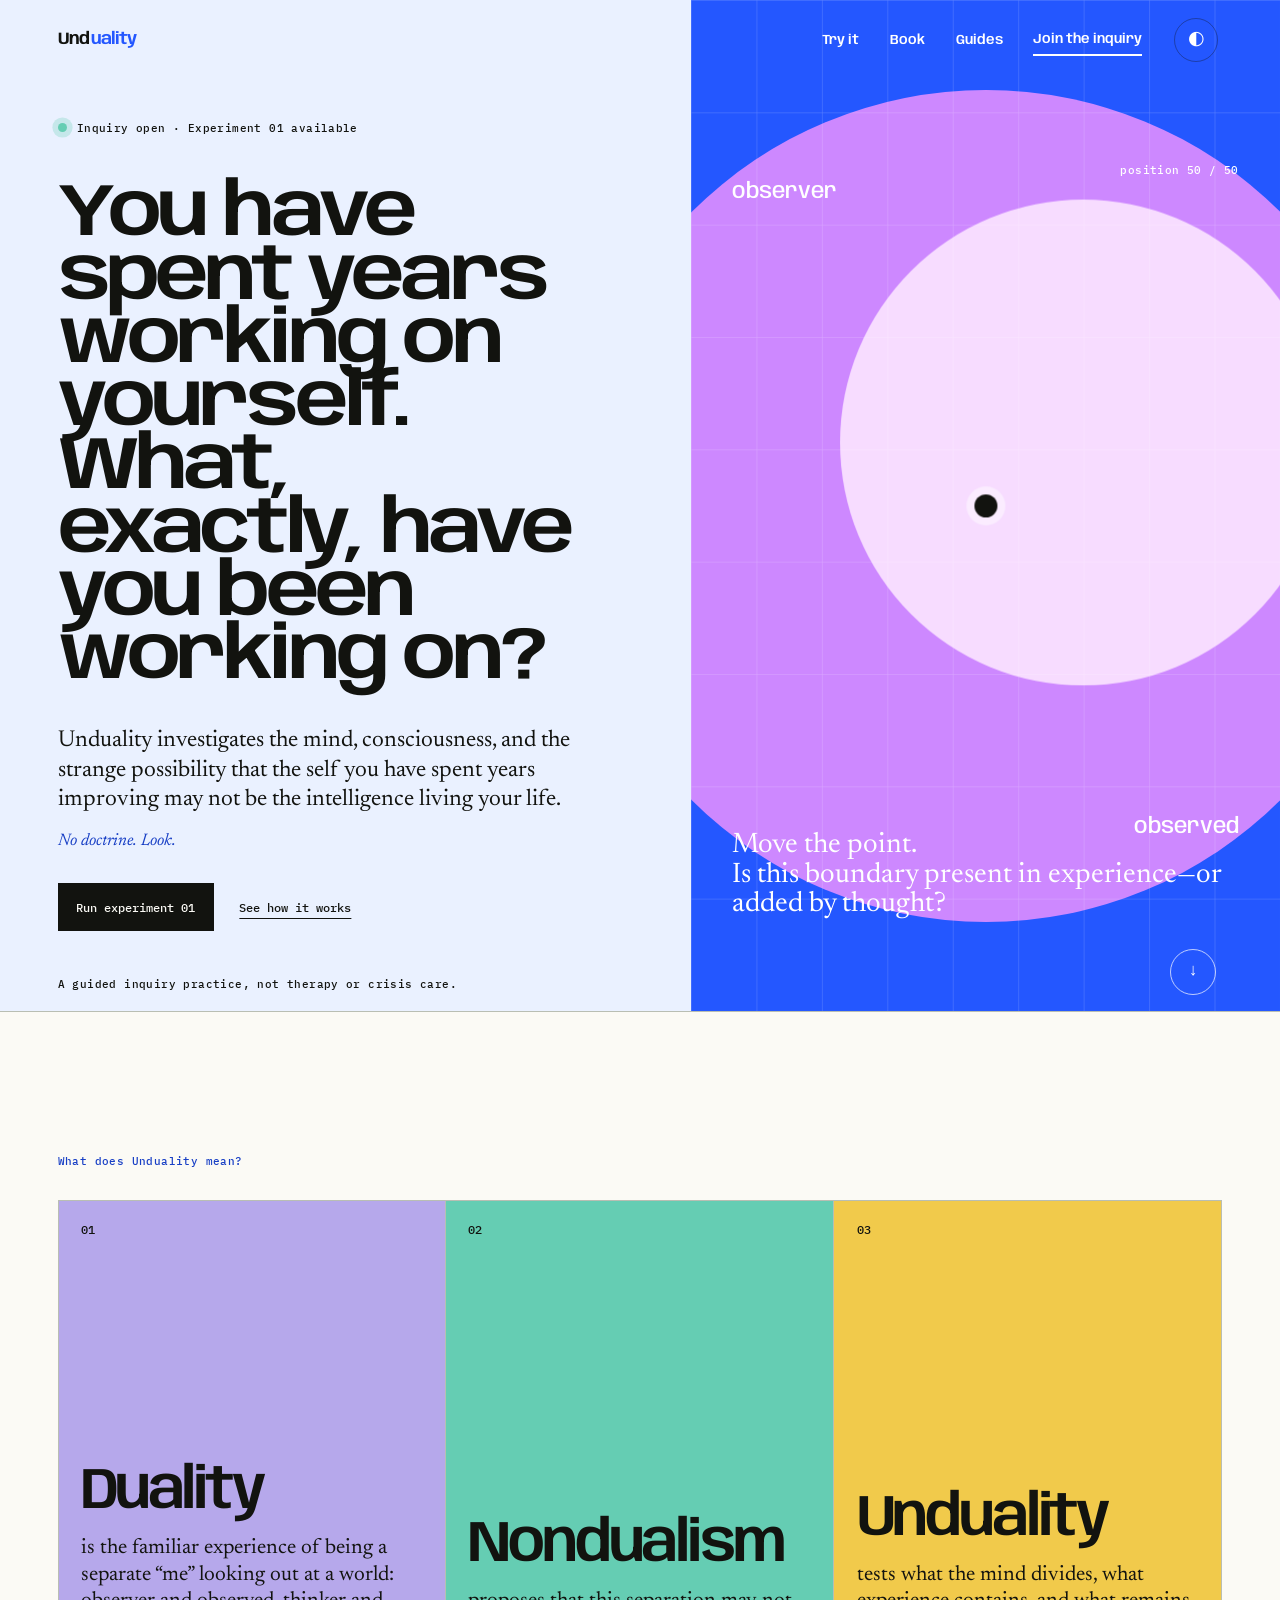
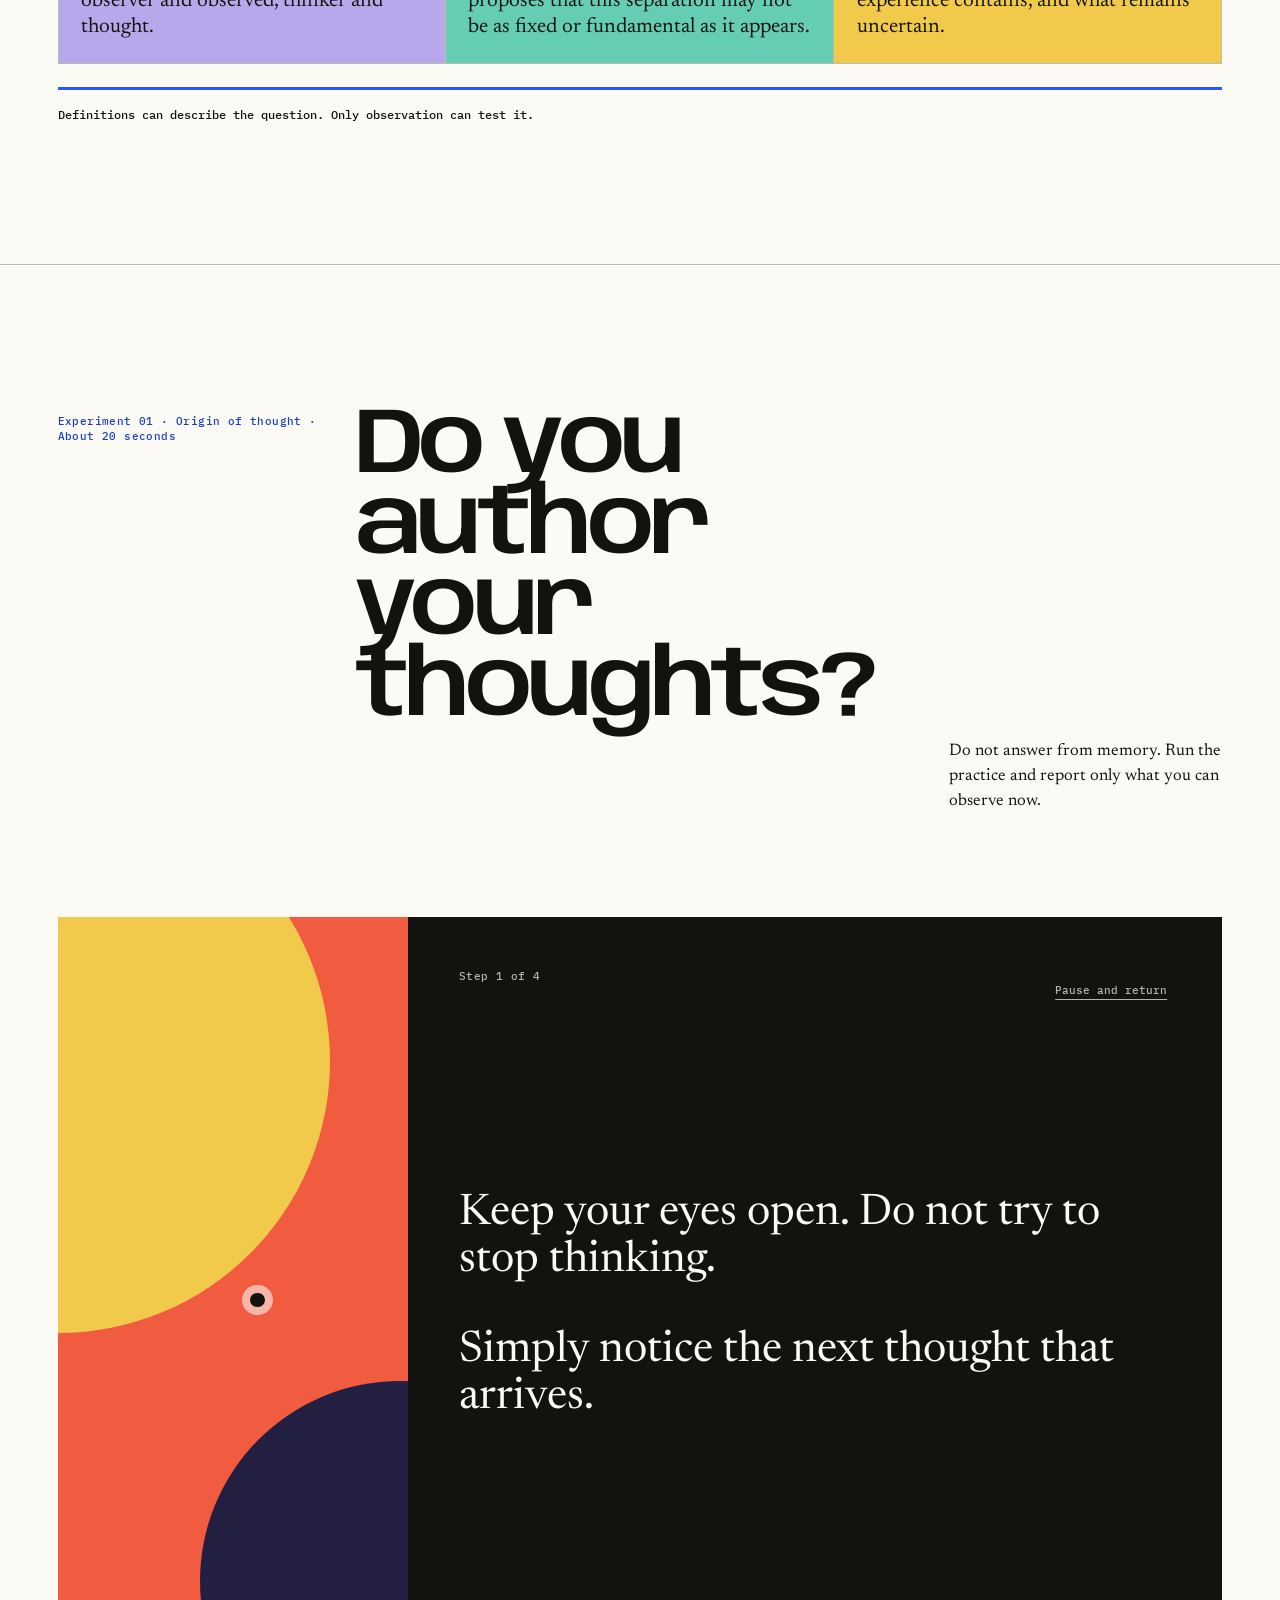
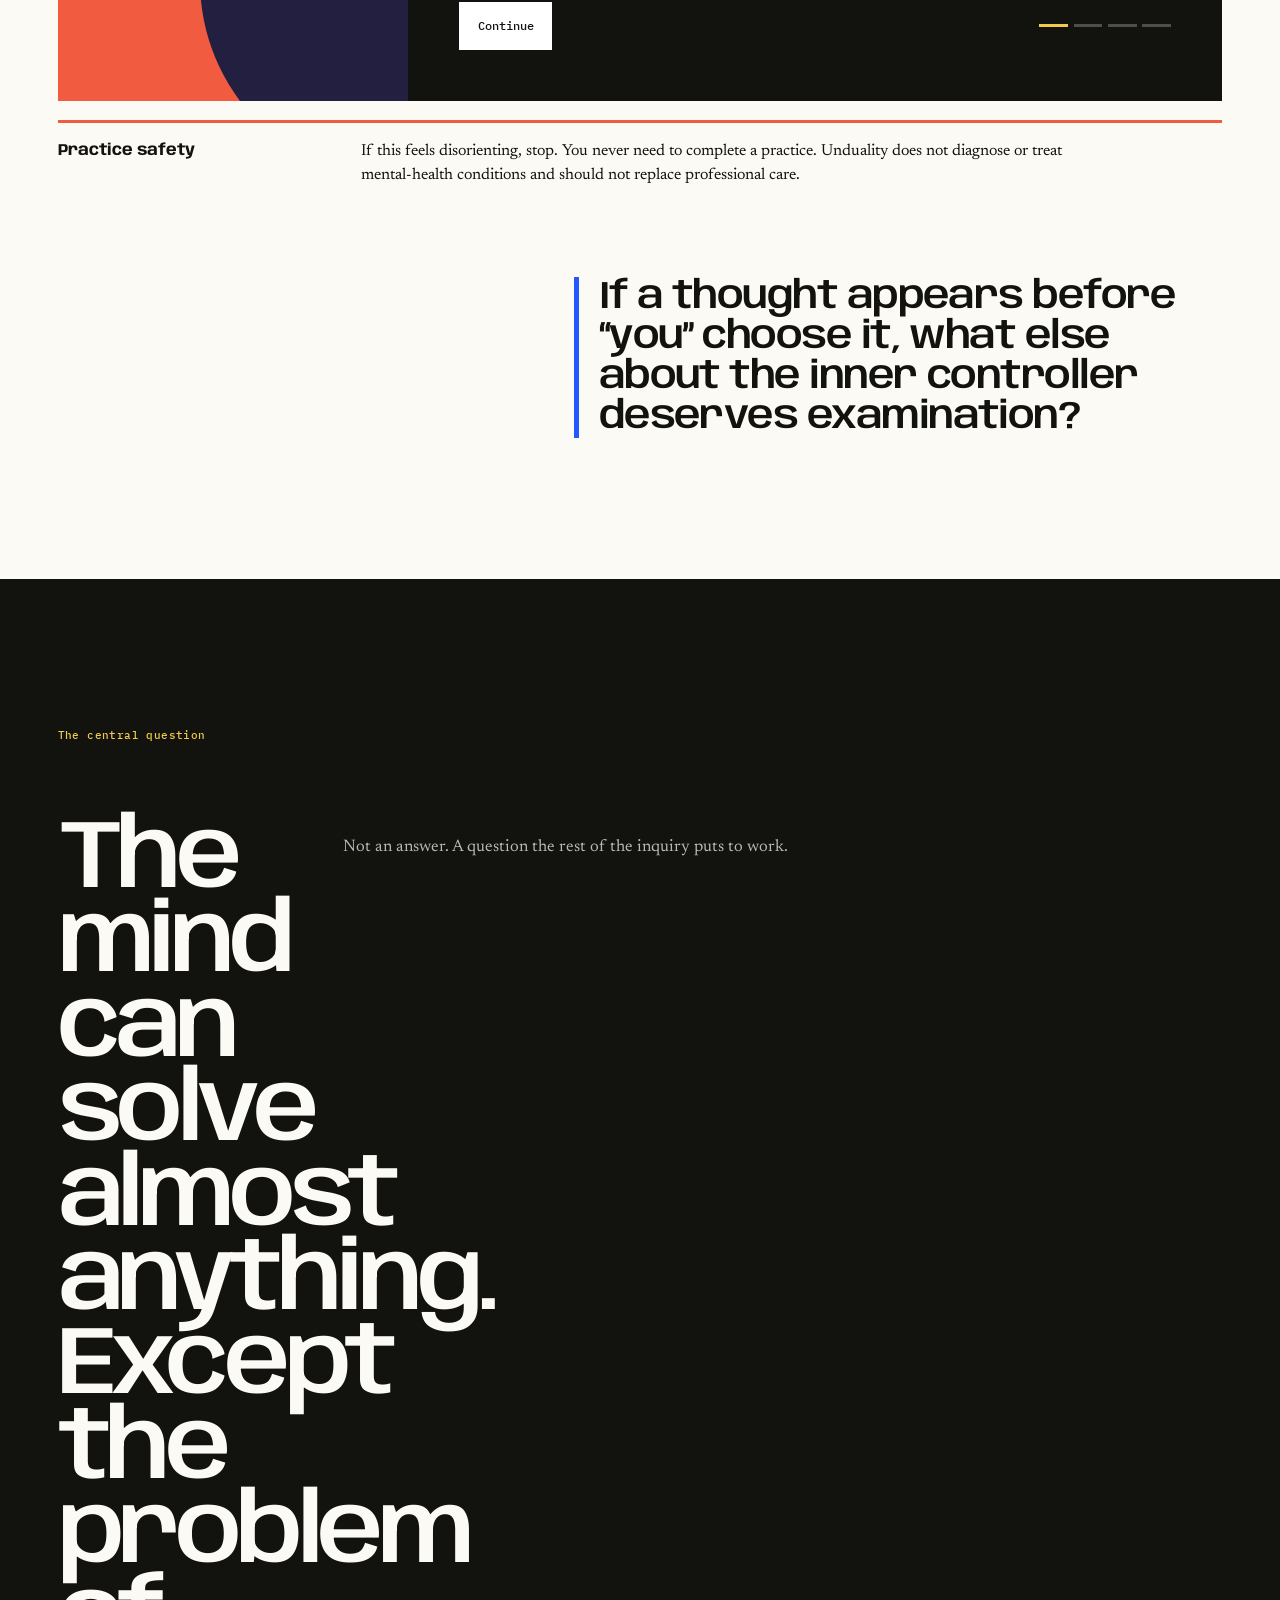
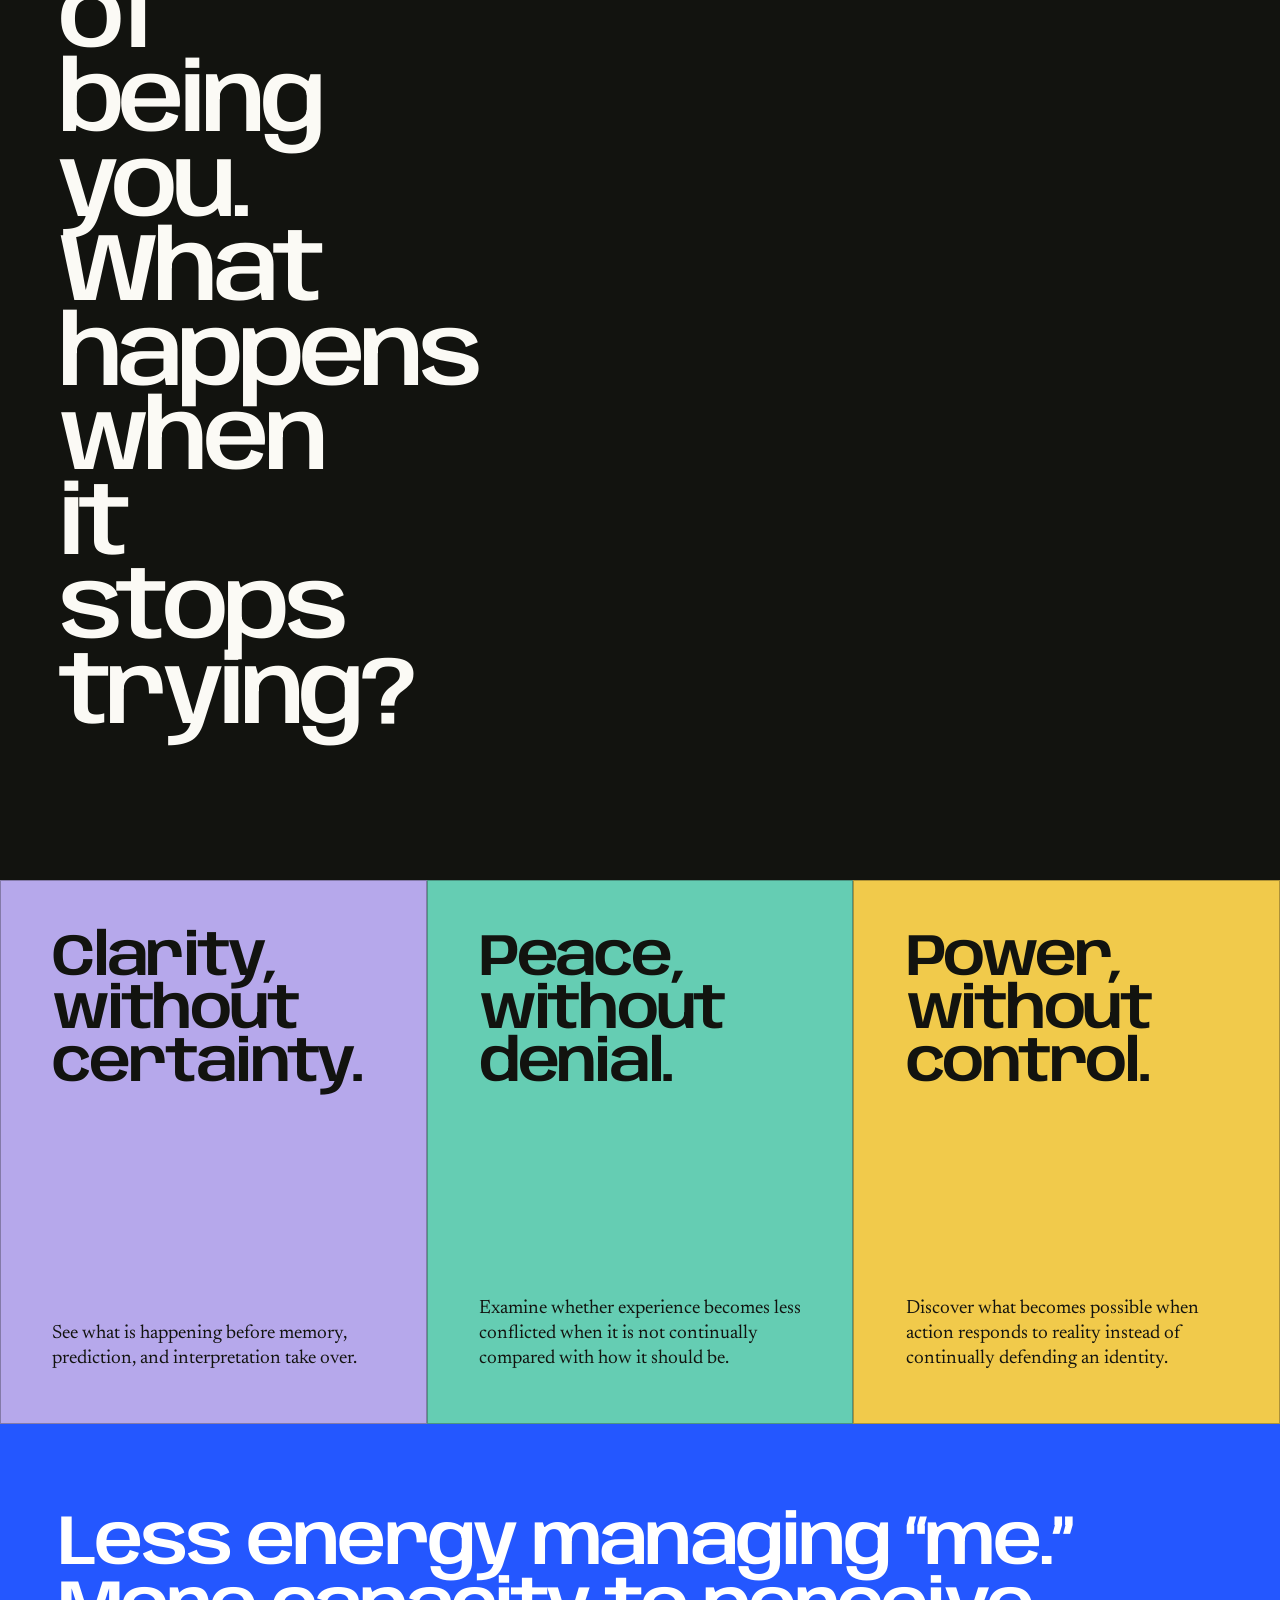
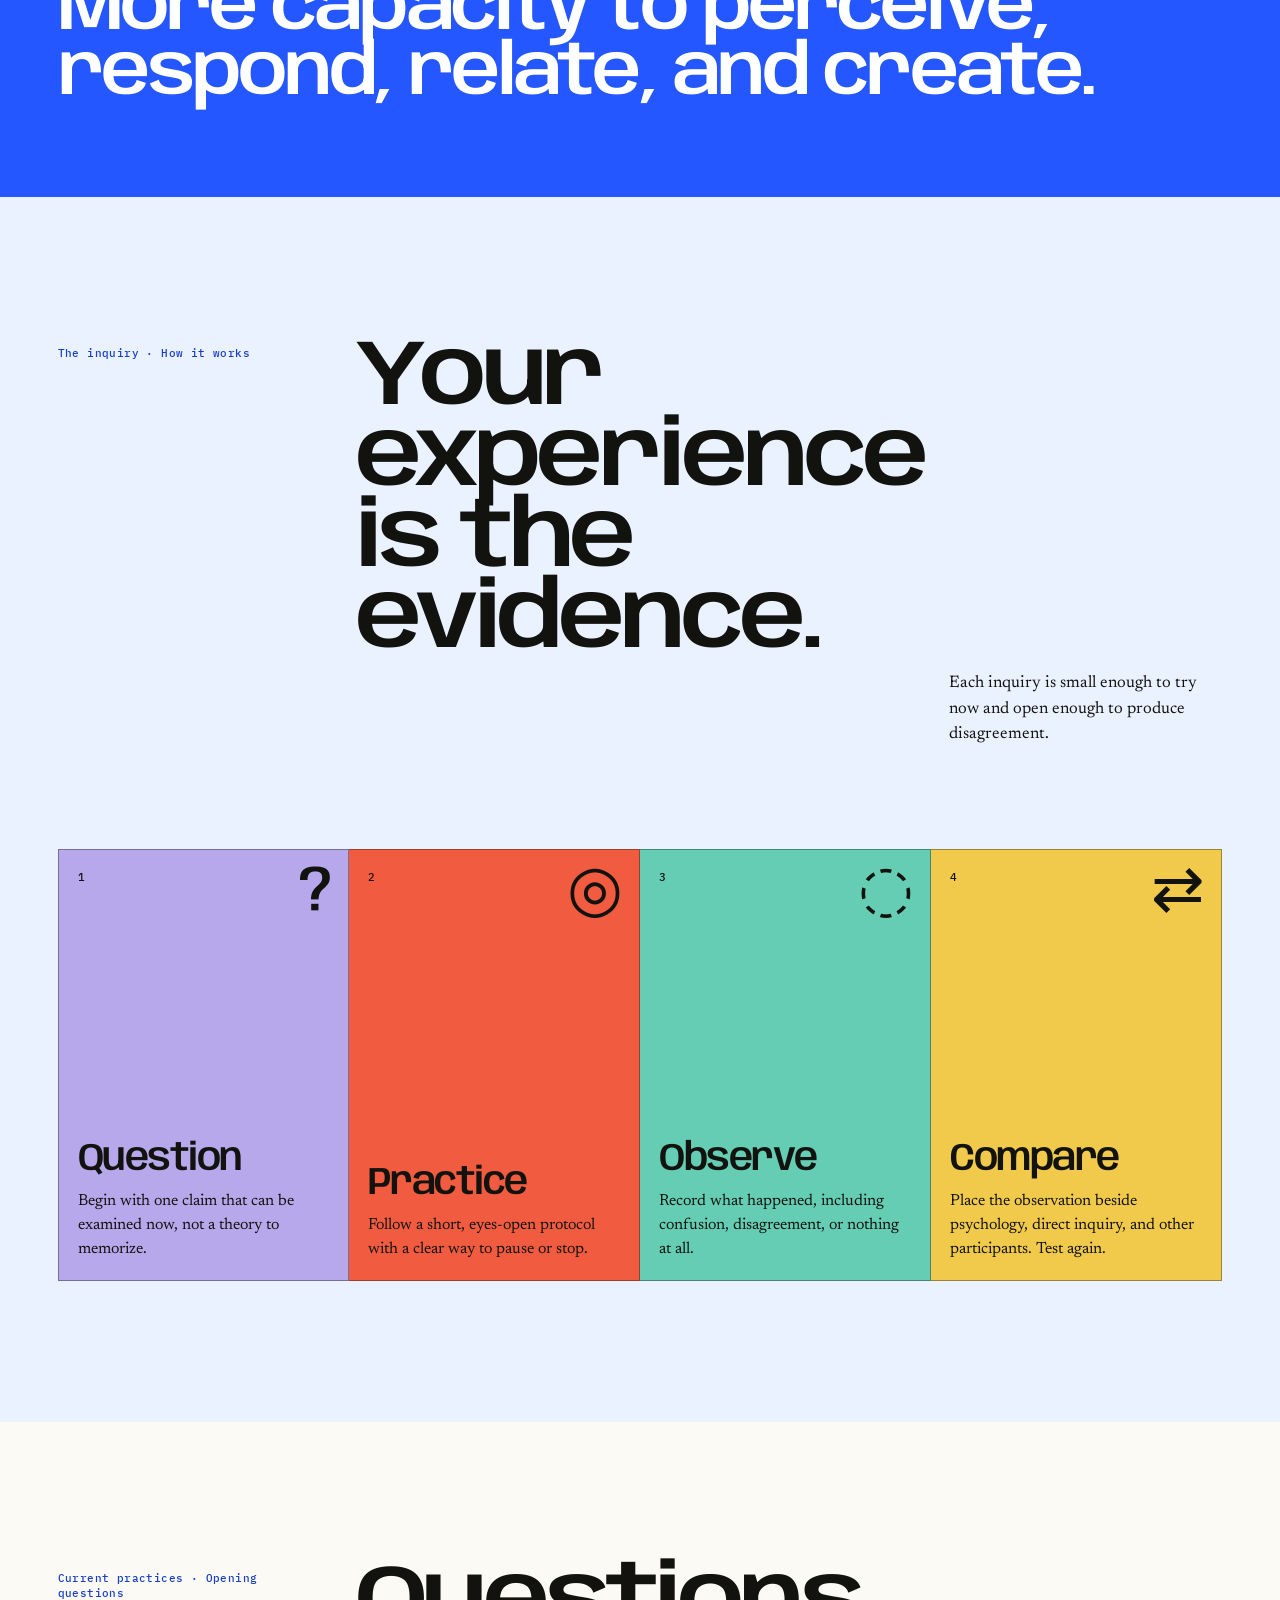
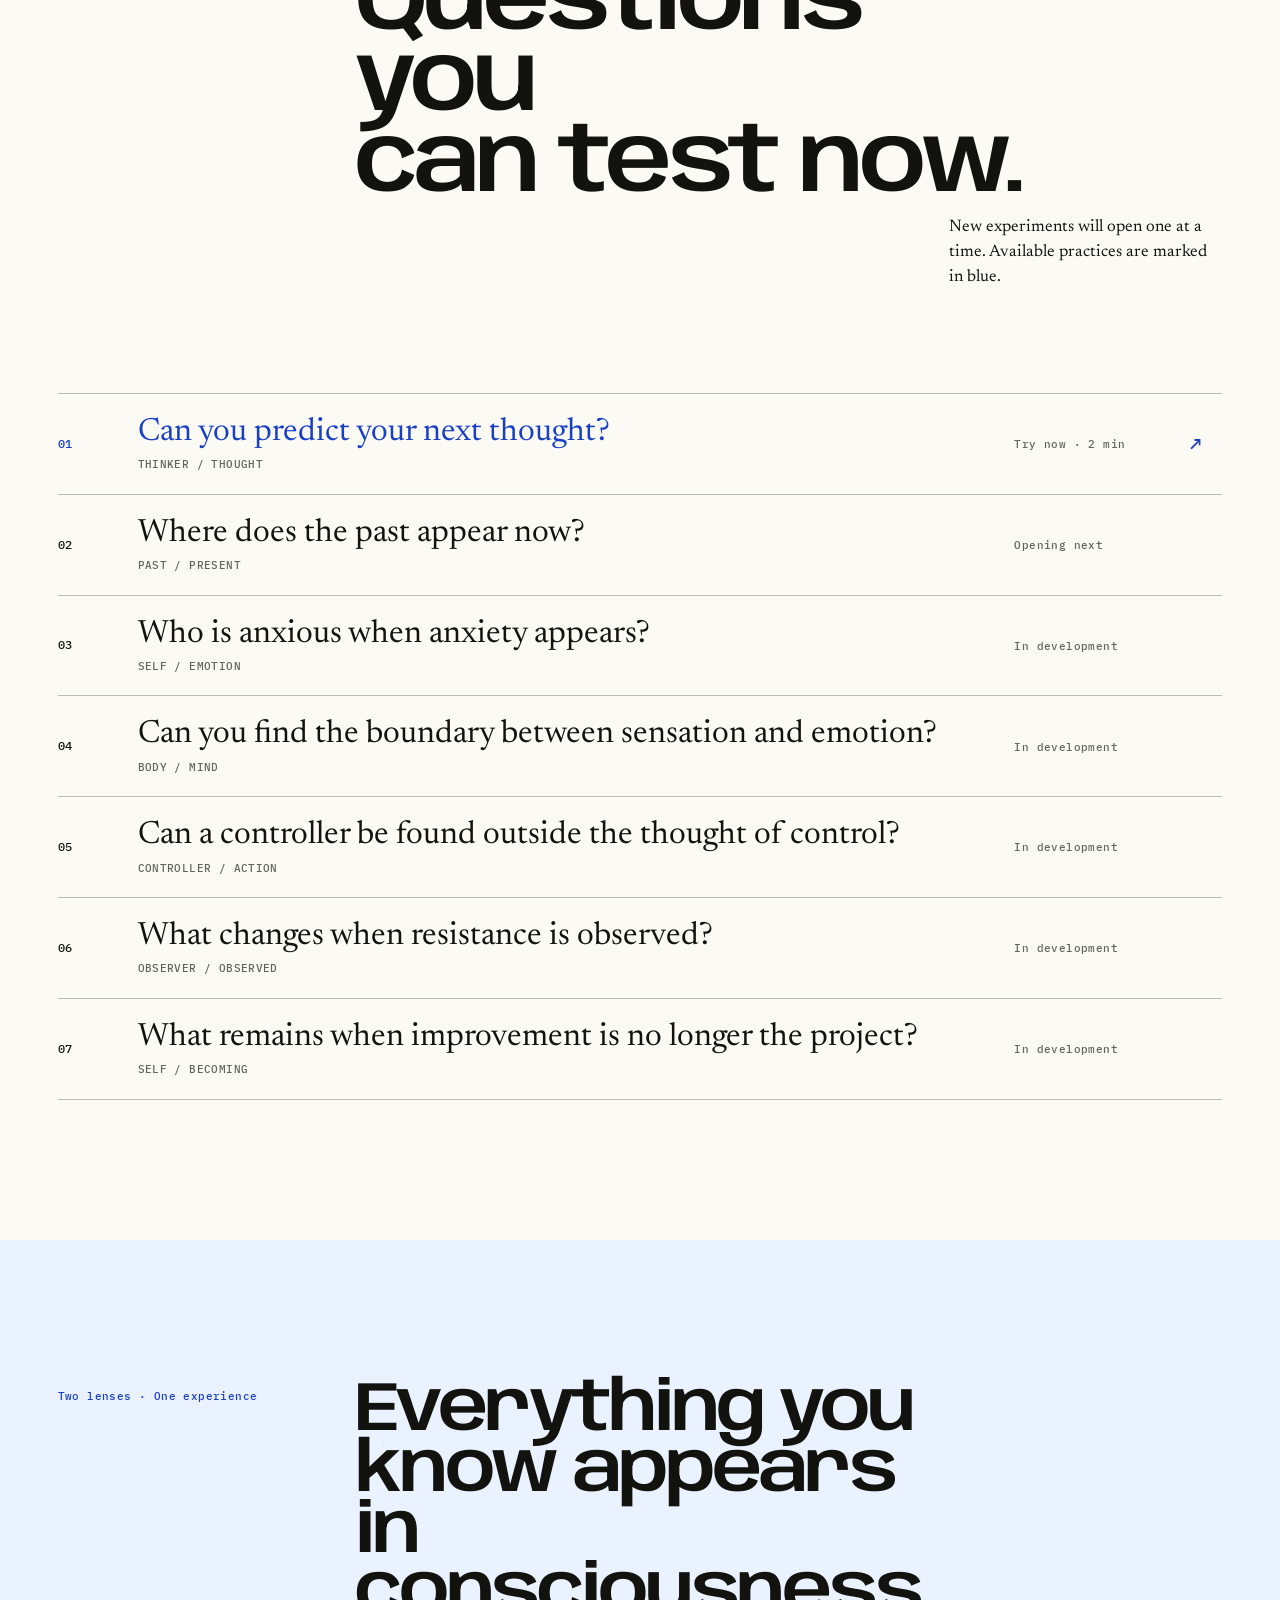
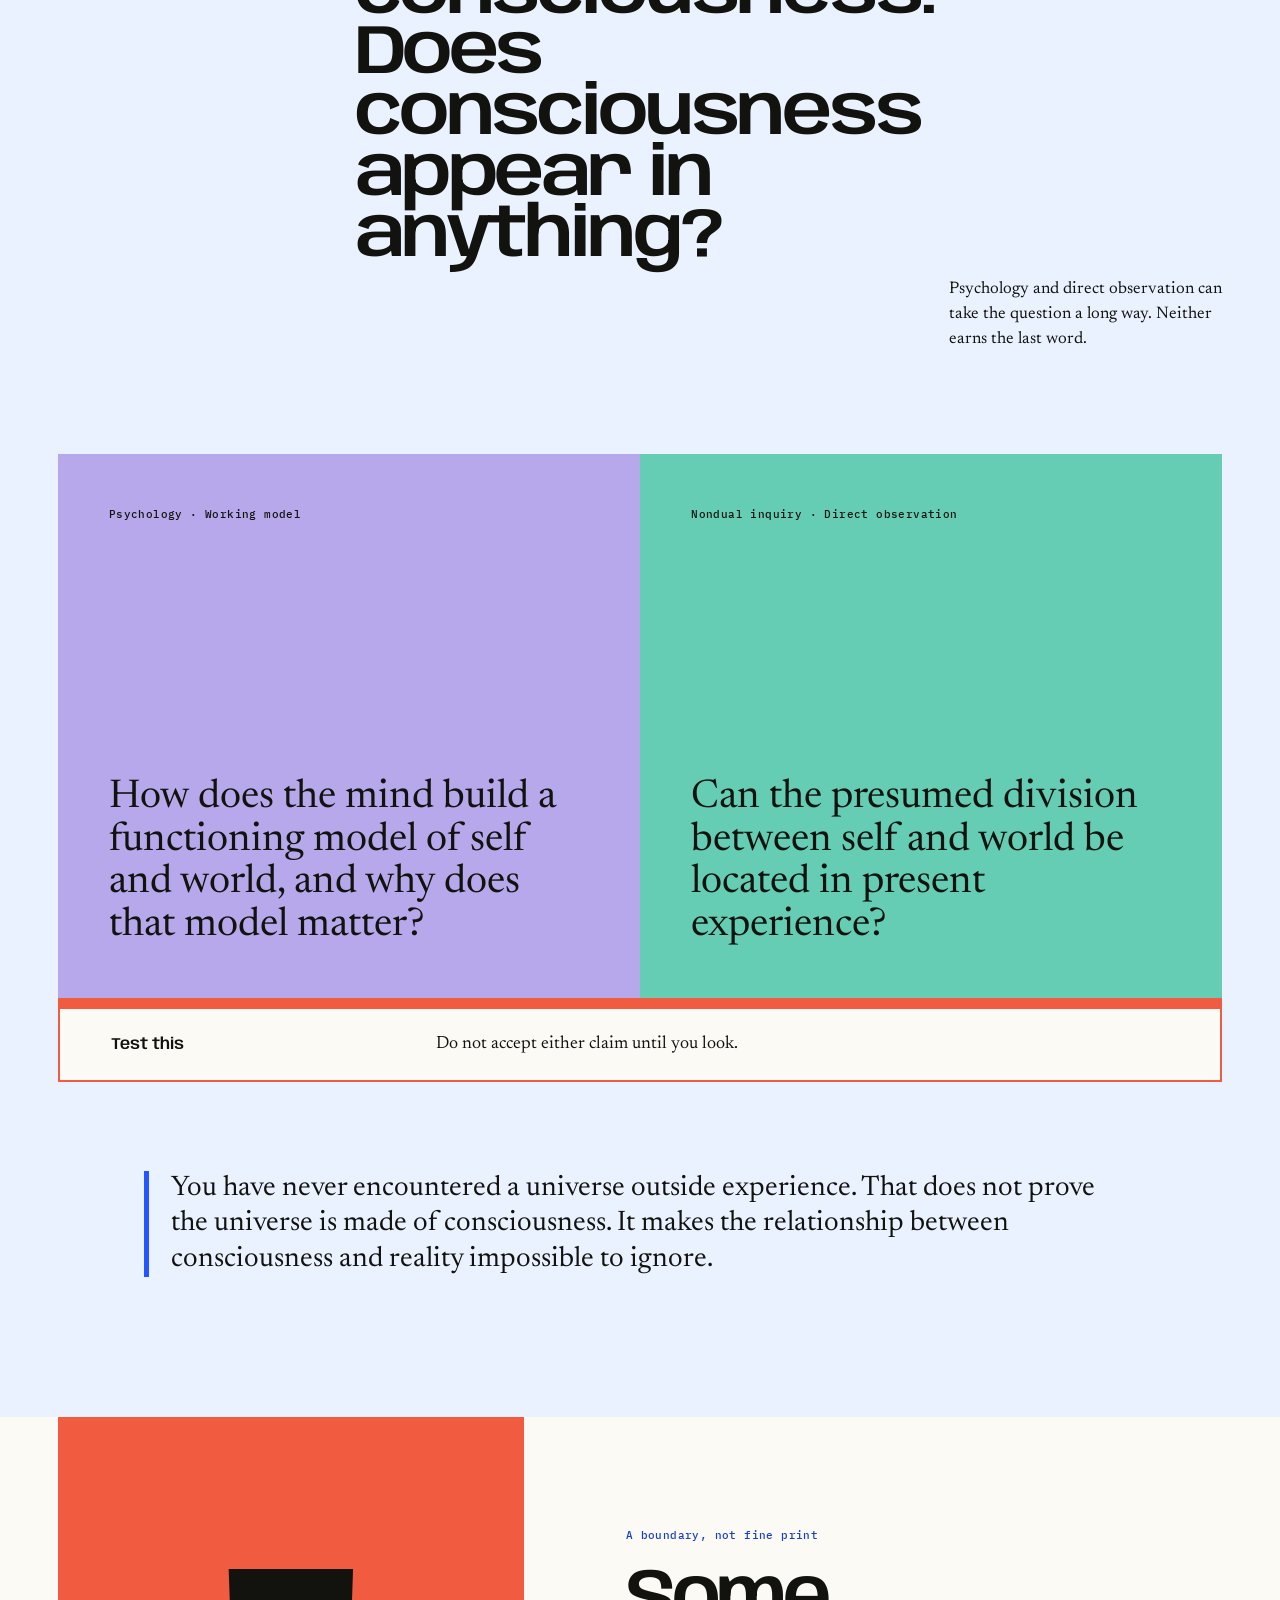
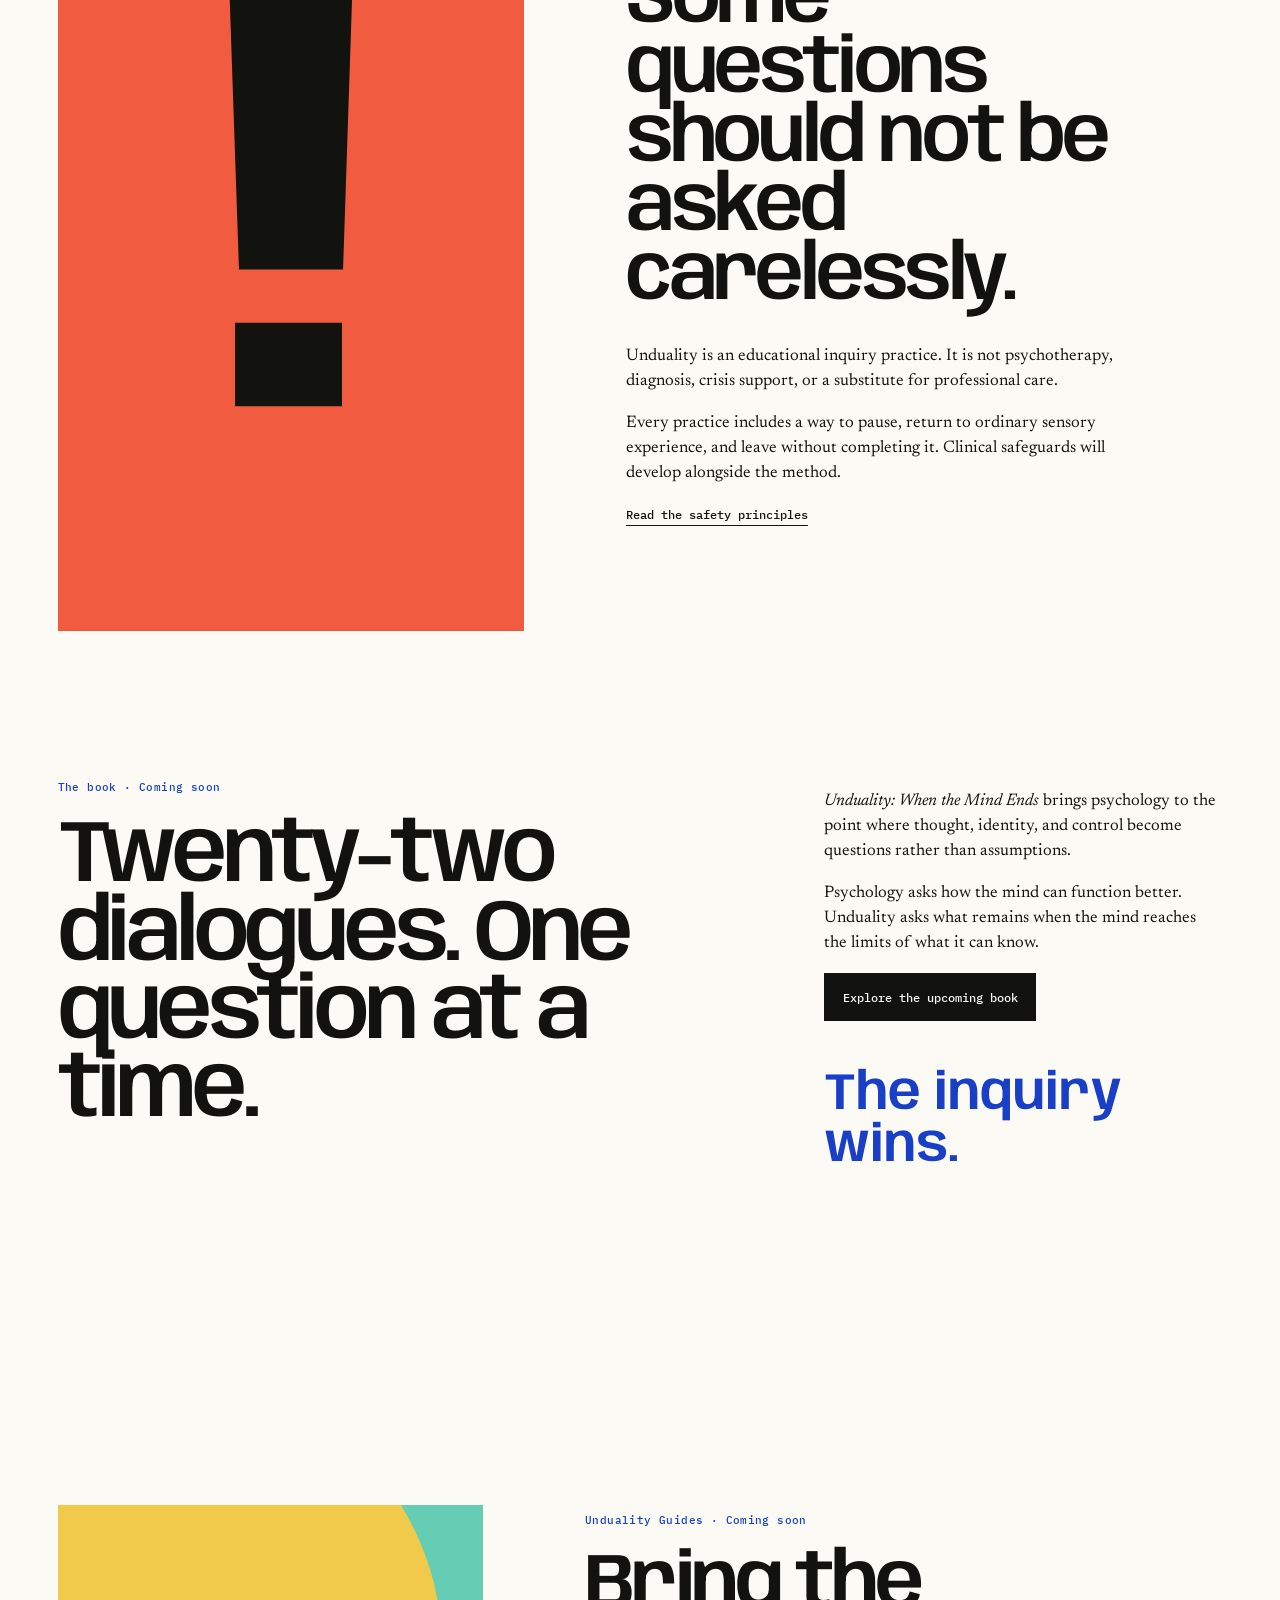
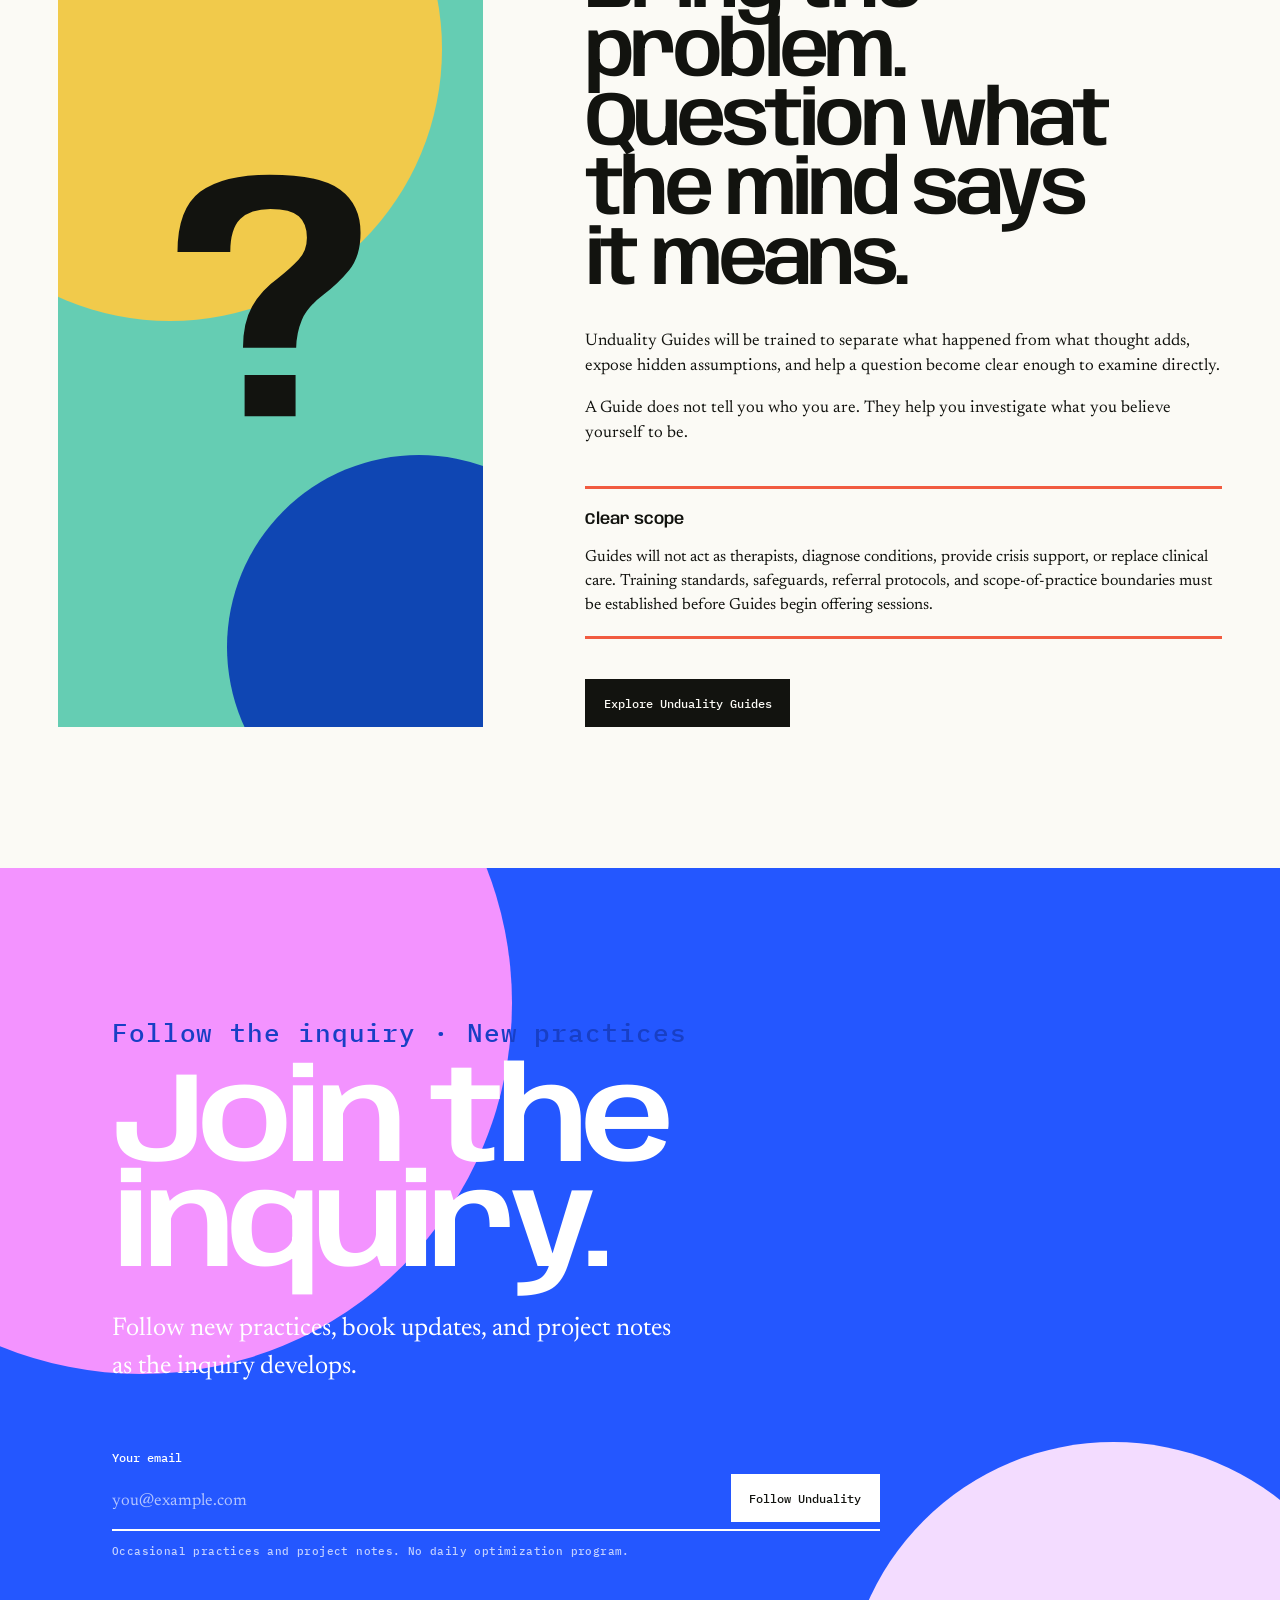
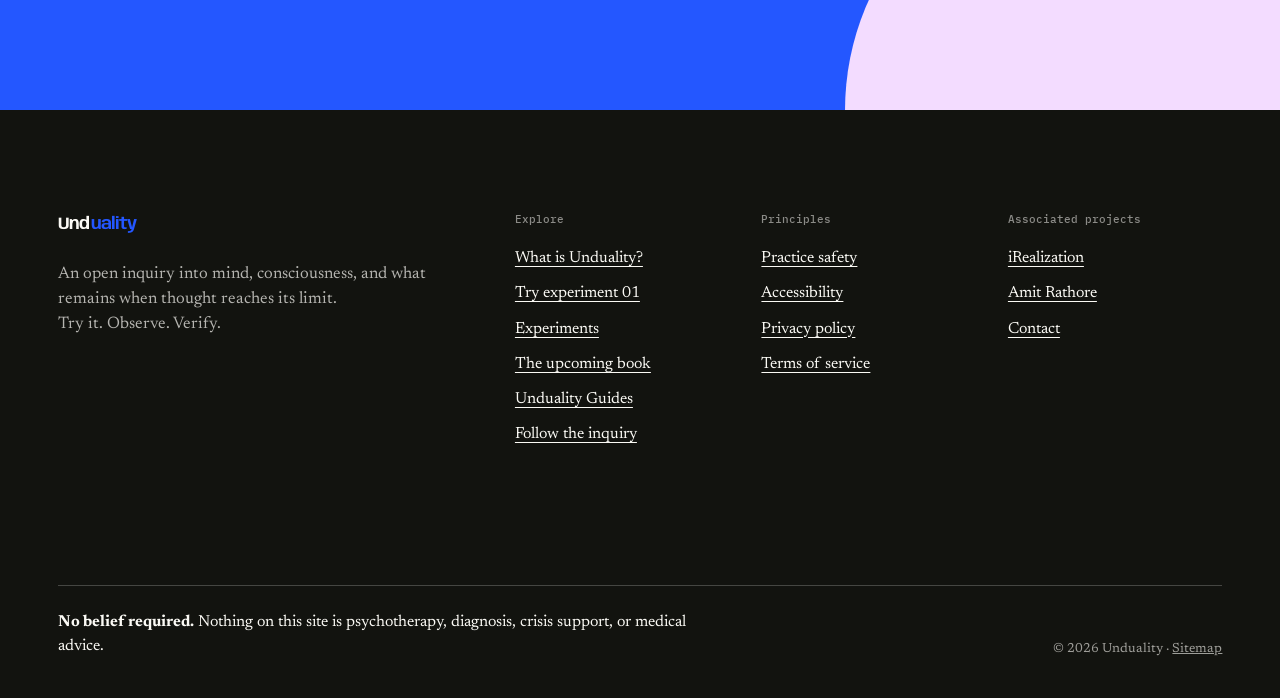
==== commit b3981cf2: "feat: sharpen the inquiry around mind and consciousness" ====
--- a/index.html
+++ b/index.html
@@ -4,13 +4,13 @@
   <meta charset="utf-8">
   <meta name="viewport" content="width=device-width, initial-scale=1">
   <meta name="theme-color" content="#2457ff">
-  <title>Unduality · Explore duality and nondualism</title>
-  <meta name="description" content="Explore duality, nondualism, thought, identity, and the sense of self through short practices you can test in direct experience. No belief required.">
+  <title>Unduality · An inquiry into mind, self, and consciousness</title>
+  <meta name="description" content="Investigate mind, consciousness, and what the mind calls “me” through direct experiments. No doctrine. Observe and decide for yourself.">
   <link rel="canonical" href="https://www.unduality.com/">
   <meta property="og:type" content="website">
   <meta property="og:site_name" content="Unduality">
   <meta property="og:title" content="Unduality · What, exactly, have you been working on?">
-  <meta property="og:description" content="Explore duality and nondualism through short practices you can test in direct experience. No belief required.">
+  <meta property="og:description" content="Investigate mind, consciousness, and what the mind calls “me” through direct experiments. No doctrine. Observe for yourself.">
   <meta property="og:url" content="https://www.unduality.com/">
   <meta property="og:image" content="https://www.unduality.com/assets/og-unduality.png">
   <meta property="og:image:width" content="1200">
@@ -18,7 +18,7 @@
   <meta property="og:image:alt" content="Unduality asks who—or what—is observing, as an inquiry into the presumed observer.">
   <meta name="twitter:card" content="summary_large_image">
   <meta name="twitter:title" content="Unduality · What, exactly, have you been working on?">
-  <meta name="twitter:description" content="An open inquiry into duality and nondualism. Try the practices, notice what happens, and verify it for yourself.">
+  <meta name="twitter:description" content="An open inquiry into mind, consciousness, and what the mind calls “me.” Observe and decide for yourself.">
   <meta name="twitter:image" content="https://www.unduality.com/assets/og-unduality.png">
   <link rel="icon" href="/assets/favicon.svg" type="image/svg+xml">
   <link rel="icon" href="/favicon.ico" sizes="any">
@@ -30,7 +30,7 @@
   <link href="https://fonts.googleapis.com/css2?family=Anybody:wdth,wght@75..125,400..800&amp;family=IBM+Plex+Mono:wght@400;500&amp;family=Newsreader:opsz,wght@6..72,400;6..72,500&amp;display=swap" rel="stylesheet">
   <link rel="stylesheet" href="/styles.css">
   <script type="application/ld+json">
-    {"@context":"https://schema.org","@type":"Project","name":"Unduality","url":"https://www.unduality.com/","description":"An open inquiry into duality, nondualism, thought, identity, and the sense of self through direct experience.","keywords":["duality","nondualism","consciousness","psychology","self-inquiry","direct experience"]}
+    {"@context":"https://schema.org","@type":"Project","name":"Unduality","url":"https://www.unduality.com/","description":"An open inquiry into mind, consciousness, and what the mind calls self through direct experience.","keywords":["mind","consciousness","duality","nondualism","psychology","self-inquiry","direct experience"]}
   </script>
 </head>
 <body>
@@ -51,8 +51,8 @@
       <div class="hero-copy">
         <p class="lab-status"><span class="status-light" aria-hidden="true"></span> Inquiry open · Experiment 01 available</p>
         <h1>You have spent years working on yourself. What, exactly, have you been working on?</h1>
-        <p class="hero-intro">Unduality is an open inquiry into duality, nondualism, and what the mind calls “self”—explored through direct experience.</p>
-        <p class="plain-rule">Nothing here asks to be believed.</p>
+        <p class="hero-intro">Unduality investigates the mind, consciousness, and the strange possibility that the self you have spent years improving may not be the intelligence living your life.</p>
+        <p class="plain-rule">No doctrine. Look.</p>
         <div class="hero-actions">
           <a class="action action-dark" href="#practice">Run experiment 01</a>
           <a class="text-link" href="#method">See how it works</a>
@@ -77,11 +77,11 @@
     <section class="meaning section-pad" id="meaning" aria-labelledby="meaning-title">
       <p class="section-code">What does Unduality mean?</p>
       <div class="meaning-grid">
-        <article><span class="meaning-number">01</span><h2 id="meaning-title">Duality</h2><p>is the familiar sense that experience is divided: self and world, observer and observed, thinker and thought.</p></article>
-        <article><span class="meaning-number">02</span><h2>Nondualism</h2><p>questions whether that division is as fixed or fundamental as it appears.</p></article>
-        <article><span class="meaning-number">03</span><h2>Unduality</h2><p>is an open inquiry for testing that question in direct experience.</p></article>
-      </div>
-      <p class="meaning-rule">No conclusion is supplied. The practices begin where definitions end.</p>
+        <article><span class="meaning-number">01</span><h2 id="meaning-title">Duality</h2><p>is the familiar experience of being a separate “me” looking out at a world: observer and observed, thinker and thought.</p></article>
+        <article><span class="meaning-number">02</span><h2>Nondualism</h2><p>proposes that this separation may not be as fixed or fundamental as it appears.</p></article>
+        <article><span class="meaning-number">03</span><h2>Unduality</h2><p>tests what the mind divides, what experience contains, and what remains uncertain.</p></article>
+      </div>
+      <p class="meaning-rule">Definitions can describe the question. Only observation can test it.</p>
     </section>
 
     <section class="practice section-pad" id="practice" aria-labelledby="practice-title">
@@ -109,12 +109,21 @@
         <strong>Practice safety</strong>
         <p>If this feels disorienting, stop. You never need to complete a practice. Unduality does not diagnose or treat mental-health conditions and should not replace professional care.</p>
       </aside>
-    </section>
-
-    <section class="manifesto section-pad">
-      <p class="manifesto-small">The operating principle</p>
-      <blockquote>Nondualism makes a radical claim about separation. Unduality turns that claim into something you can test.</blockquote>
-      <p class="manifesto-end">No belief. We investigate.</p>
+      <p class="experiment-bridge">If a thought appears before “you” choose it, what else about the inner controller deserves examination?</p>
+    </section>
+
+    <section class="possibility" aria-labelledby="possibility-title">
+      <div class="possibility-question section-pad">
+        <p class="section-code">The central question</p>
+        <h2 id="possibility-title">The mind can solve almost anything. Except the problem of being you. What happens when it stops trying?</h2>
+        <p>Not an answer. A question the rest of the inquiry puts to work.</p>
+      </div>
+      <div class="possibility-fields">
+        <article><h3>Clarity,<br>without certainty.</h3><p>See what is happening before memory, prediction, and interpretation take over.</p></article>
+        <article><h3>Peace,<br>without denial.</h3><p>Examine whether experience becomes less conflicted when it is not continually compared with how it should be.</p></article>
+        <article><h3>Power,<br>without control.</h3><p>Discover what becomes possible when action responds to reality instead of continually defending an identity.</p></article>
+      </div>
+      <p class="possibility-end">Less energy managing “me.” More capacity to perceive, respond, relate, and create.</p>
     </section>
 
     <section class="method section-pad" id="method" aria-labelledby="method-title">
@@ -153,20 +162,21 @@
     <section class="two-lenses section-pad" aria-labelledby="lenses-title">
       <header class="section-heading split-heading">
         <p class="section-code">Two lenses · One experience</p>
-        <h2 id="lenses-title">Neither side<br>gets the last word.</h2>
-        <p>Unduality brings psychology into conversation with nondual inquiry. Disagreement remains visible.</p>
+        <h2 id="lenses-title">Everything you know appears in consciousness. Does consciousness appear in anything?</h2>
+        <p>Psychology and direct observation can take the question a long way. Neither earns the last word.</p>
       </header>
       <div class="lens-stage">
         <article class="lens psychology">
           <span class="lens-name">Psychology · Working model</span>
-          <p>How do distinctions between self and world form, function, and matter in a human life?</p>
+          <p>How does the mind build a functioning model of self and world, and why does that model matter?</p>
         </article>
         <article class="lens experience">
           <span class="lens-name">Nondual inquiry · Direct observation</span>
-          <p>Can the distinction between self and world be directly located in present experience?</p>
+          <p>Can the presumed division between self and world be located in present experience?</p>
         </article>
         <aside class="test-this"><strong>Test this</strong><span>Do not accept either claim until you look.</span></aside>
       </div>
+      <p class="reality-boundary">You have never encountered a universe outside experience. That does not prove the universe is made of consciousness. It makes the relationship between consciousness and reality impossible to ignore.</p>
     </section>
 
     <section class="not-this section-pad" aria-labelledby="boundary-title">
@@ -182,15 +192,15 @@
 
     <section class="project section-pad" id="project" aria-labelledby="project-title">
       <div class="project-title-wrap"><p class="section-code">The book · Coming soon</p><h2 id="project-title">Twenty-two dialogues. One question at a time.</h2></div>
-      <div class="project-copy"><p><cite>Unduality: Rediscovering Psychology Through Total Consciousness</cite> brings psychological models of a functioning self into sustained dialogue with nondual accounts of consciousness.</p><p>Across four movements, the inquiry travels from ordinary psychological problems through identity and suffering to consciousness itself. Neither perspective exists to validate the other, and neither needs to win.</p><a class="action action-dark" href="/book/">Explore the upcoming book</a><p class="large-line">The inquiry wins.</p></div>
+      <div class="project-copy"><p><cite>Unduality: When the Mind Ends</cite> brings psychology to the point where thought, identity, and control become questions rather than assumptions.</p><p>Psychology asks how the mind can function better. Unduality asks what remains when the mind reaches the limits of what it can know.</p><a class="action action-dark" href="/book/">Explore the upcoming book</a><p class="large-line">The inquiry wins.</p></div>
     </section>
 
     <section class="sessions section-pad" id="guides" aria-labelledby="guides-title">
       <div class="sessions-field" aria-hidden="true"><span></span><span></span><strong>?</strong></div>
       <div class="sessions-copy">
         <p class="section-code">Unduality Guides · Coming soon</p>
-        <h2 id="guides-title">Better questions.<br>Clearer seeing.</h2>
-        <p>Unduality Guides will be trained to facilitate rigorous inquiry: noticing hidden assumptions, separating what happened from what thought adds, and helping a question become clear enough to examine directly.</p>
+        <h2 id="guides-title">Bring the problem. Question what the mind says it means.</h2>
+        <p>Unduality Guides will be trained to separate what happened from what thought adds, expose hidden assumptions, and help a question become clear enough to examine directly.</p>
         <p>A Guide does not tell you who you are. They help you investigate what you believe yourself to be.</p>
         <aside class="sessions-boundary"><strong>Clear scope</strong><p>Guides will not act as therapists, diagnose conditions, provide crisis support, or replace clinical care. Training standards, safeguards, referral protocols, and scope-of-practice boundaries must be established before Guides begin offering sessions.</p></aside>
         <a class="action action-dark" href="/guides/">Explore Unduality Guides</a>
@@ -213,7 +223,7 @@
   </main>
 
   <footer class="site-footer" id="footer">
-    <div class="footer-intro"><a class="wordmark footer-mark" href="/"><span>Und</span><span>uality</span></a><p>An open inquiry into duality and nondualism through direct experience.<br>Try it. Notice. Verify.</p></div>
+    <div class="footer-intro"><a class="wordmark footer-mark" href="/"><span>Und</span><span>uality</span></a><p>An open inquiry into mind, consciousness, and what remains when thought reaches its limit.<br>Try it. Observe. Verify.</p></div>
     <div class="footer-links"><div><h2>Explore</h2><a href="/#meaning">What is Unduality?</a><a href="/#practice">Try experiment 01</a><a href="/#experiments">Experiments</a><a href="/book/">The upcoming book</a><a href="/guides/">Unduality Guides</a><a href="/#join">Follow the inquiry</a></div><div><h2>Principles</h2><a href="/safety/">Practice safety</a><a href="/accessibility/">Accessibility</a><a href="/privacy/">Privacy policy</a><a href="/terms/">Terms of service</a></div><div><h2>Associated projects</h2><a href="https://www.irealization.com/" rel="external">iRealization</a><a href="https://amitrathore.com/" rel="external">Amit Rathore</a><a href="mailto:hello@unduality.com">Contact</a></div></div>
     <div class="footer-statement"><p><strong>No belief required.</strong> Nothing on this site is psychotherapy, diagnosis, crisis support, or medical advice.</p><p class="copyright">© <span data-year></span> Unduality · <a href="/sitemap.xml">Sitemap</a></p></div>
   </footer>
--- a/styles.css
+++ b/styles.css
@@ -218,11 +218,21 @@
 .safety-note { max-width: var(--max); margin: 1.2rem auto 0; display: grid; grid-template-columns: 1fr 3fr; gap: 1rem; padding: 1rem 0 0; border-top: 3px solid var(--coral); font-size: 1rem; }
 .safety-note strong { font-family: Anybody, sans-serif; }
 .safety-note p { max-width: 46rem; margin: 0; }
-
-.manifesto { min-height: 88svh; display: grid; grid-template-rows: auto 1fr auto; align-items: center; background: var(--yellow); color: #12130f; }
-.manifesto blockquote { max-width: 15ch; margin: clamp(3rem, 7vw, 7rem) auto; font: 580 clamp(3.2rem, 7.8vw, 8.7rem)/.9 Anybody, sans-serif; font-variation-settings: "wdth" 108; letter-spacing: -.065em; }
-.manifesto-small, .manifesto-end { margin: 0; font: 500 .75rem/1.3 "IBM Plex Mono", monospace; }
-.manifesto-end { justify-self: end; font-size: clamp(1rem, 1.7vw, 1.5rem); }
+.experiment-bridge { max-width: 27ch; margin: clamp(3.5rem, 7vw, 7rem) 0 0 auto; padding-left: 1.2rem; border-left: 5px solid var(--blue); font: 590 clamp(1.8rem, 3vw, 3.1rem)/1.05 Anybody, sans-serif; font-variation-settings: "wdth" 108; letter-spacing: -.04em; }
+
+.possibility { background: var(--ink); color: var(--paper); }
+.possibility-question { min-height: 82svh; display: grid; grid-template-columns: minmax(10rem, .35fr) minmax(0, 1.35fr); gap: clamp(2rem, 6vw, 8rem); align-content: center; }
+.possibility-question .section-code { color: var(--yellow); }
+.possibility-question h2 { max-width: 14ch; margin: 0; font: 590 clamp(3.3rem, 7.5vw, 8.2rem)/.88 Anybody, sans-serif; font-variation-settings: "wdth" 108; letter-spacing: -.065em; }
+.possibility-question > p:last-child { grid-column: 2; max-width: 38rem; margin: 1rem 0 0; color: color-mix(in srgb, var(--paper) 72%, transparent); }
+.possibility-fields { display: grid; grid-template-columns: repeat(3, minmax(0, 1fr)); color: #12130f; }
+.possibility-fields article { min-height: 34rem; display: flex; flex-direction: column; justify-content: space-between; gap: 3rem; padding: clamp(1.5rem, 4vw, 4.5rem); border: 1px solid rgba(18,19,15,.3); }
+.possibility-fields article:nth-child(1) { background: var(--lavender); }
+.possibility-fields article:nth-child(2) { background: var(--mint); }
+.possibility-fields article:nth-child(3) { background: var(--yellow); }
+.possibility-fields h3 { max-width: 9ch; margin: 0; font: 620 clamp(2.5rem, 4.6vw, 5.2rem)/.9 Anybody, sans-serif; font-variation-settings: "wdth" 110; letter-spacing: -.055em; }
+.possibility-fields p { max-width: 30ch; margin: 0; font-size: clamp(1.1rem, 1.5vw, 1.4rem); line-height: 1.3; }
+.possibility-end { margin: 0; padding: clamp(3rem, 7vw, 7rem) var(--pad); background: var(--blue); color: #fff; font: 600 clamp(2.5rem, 5.5vw, 6.2rem)/.92 Anybody, sans-serif; font-variation-settings: "wdth" 109; letter-spacing: -.055em; }
 
 .method { background: var(--ice); }
 .lab-loop { max-width: var(--max); margin: auto; list-style: none; padding: 0; display: grid; grid-template-columns: repeat(4, 1fr); }
@@ -251,6 +261,7 @@
 .experiment-arrow { font-size: 1.2rem; }
 
 .two-lenses { background: var(--ice); overflow: hidden; }
+.two-lenses .section-heading h2 { max-width: 13ch; font-size: clamp(2.8rem, 5.4vw, 6rem); }
 .lens-stage { max-width: var(--max); margin: auto; display: grid; grid-template-columns: 1fr 1fr; }
 .lens { min-height: 34rem; padding: clamp(1.6rem, 4vw, 4rem); display: flex; flex-direction: column; justify-content: space-between; color: #12130f; }
 .lens p { max-width: 26ch; margin: auto 0 0; font-size: clamp(1.6rem, 3.1vw, 3.1rem); line-height: 1.07; }
@@ -259,6 +270,7 @@
 .test-this { grid-column: 1 / -1; display: grid; grid-template-columns: minmax(8rem, .4fr) 1fr; gap: 2rem; align-items: center; background: var(--paper); color: var(--ink); border: 2px solid var(--coral); border-top-width: .7rem; padding: 1.35rem clamp(1.4rem, 4vw, 4rem); }
 .test-this strong { font: 600 1rem/1 Anybody, sans-serif; }
 .test-this span { font-size: clamp(1rem, 1.4vw, 1.25rem); }
+.reality-boundary { max-width: 62rem; margin: clamp(3rem, 7vw, 6rem) auto 0; padding-left: 1.4rem; border-left: 5px solid var(--blue); font-size: clamp(1.35rem, 2.2vw, 2rem); line-height: 1.25; }
 
 .not-this { display: grid; grid-template-columns: .8fr 1.2fr; min-height: 80svh; padding-block: 0; background: var(--paper); }
 .boundary-visual { display: grid; place-items: center; background: var(--coral); color: #12130f; overflow: hidden; }
@@ -353,6 +365,7 @@
 .book-subtitle { max-width: 14ch; margin: 0 0 1.5rem; font: 600 clamp(2.2rem, 4vw, 4rem)/.96 Anybody, sans-serif; letter-spacing: -.045em; }
 .book-byline { margin: 0 0 1.5rem; padding: 1rem 0; border-block: 1px solid var(--rule); font-size: clamp(1.05rem, 1.35vw, 1.25rem); line-height: 1.35; }
 .book-byline strong { font-family: Anybody, sans-serif; font-weight: 620; }
+.book-byline span { display: inline-block; margin-top: .55rem; color: var(--muted); font-size: .9rem; }
 .book-deck { max-width: 36rem; font-size: clamp(1.25rem, 1.8vw, 1.65rem); line-height: 1.3; }
 .book-status { display: inline-block; margin-top: 2rem; padding: .65rem .85rem; background: var(--yellow); color: #12130f; font: 500 .72rem/1 "IBM Plex Mono", monospace; }
 .book-authors { background: var(--paper); }
@@ -373,6 +386,8 @@
 .book-premise h2 { max-width: 11ch; margin: 1.5rem 0 0; font: 620 clamp(3.3rem, 7vw, 7.5rem)/.88 Anybody, sans-serif; letter-spacing: -.06em; }
 .book-premise-copy { align-self: end; max-width: 42rem; font-size: clamp(1.2rem, 1.8vw, 1.6rem); }
 .book-premise-copy blockquote { margin: 2.5rem 0 0; padding-left: 1.5rem; border-left: 5px solid var(--blue); font-style: italic; }
+.book-title-explainer { max-width: none; margin: 0; background: var(--yellow); color: #12130f; }
+.book-title-explainer .section-code { color: #12130f; }
 .outline { background: var(--ice); }
 .outline-intro { max-width: var(--max); margin: 0 auto clamp(4rem, 8vw, 7rem); display: grid; grid-template-columns: .65fr 1.35fr; gap: 3rem; }
 .outline-intro h2 { max-width: 10ch; margin: 1rem 0 0; font: 620 clamp(3.5rem, 7vw, 7.5rem)/.87 Anybody, sans-serif; letter-spacing: -.06em; }
@@ -491,8 +506,12 @@
   .practice-content { min-height: 32rem; padding: 1.3rem; }
   .practice-step { font-size:clamp(1.8rem,8.2vw,2.8rem); }
   .safety-note { grid-template-columns: 1fr; }
-  .manifesto { min-height:80svh; }
-  .manifesto blockquote { margin-left:0; font-size:clamp(3rem,14.5vw,5.8rem); }
+  .possibility-question { min-height: auto; display: block; }
+  .possibility-question h2 { margin-top: 2rem; font-size: clamp(3rem, 14vw, 5.8rem); }
+  .possibility-question > p:last-child { margin-top: 2rem; }
+  .possibility-fields { grid-template-columns: 1fr; }
+  .possibility-fields article { min-height: 25rem; }
+  .possibility-end { font-size: clamp(2.7rem, 12.5vw, 4.6rem); }
   .lab-loop { grid-template-columns:1fr; }
   .lab-loop li { min-height:19rem; }
   .lab-loop li + li { border-left:1px solid rgba(18,19,15,.38); border-top:0; }
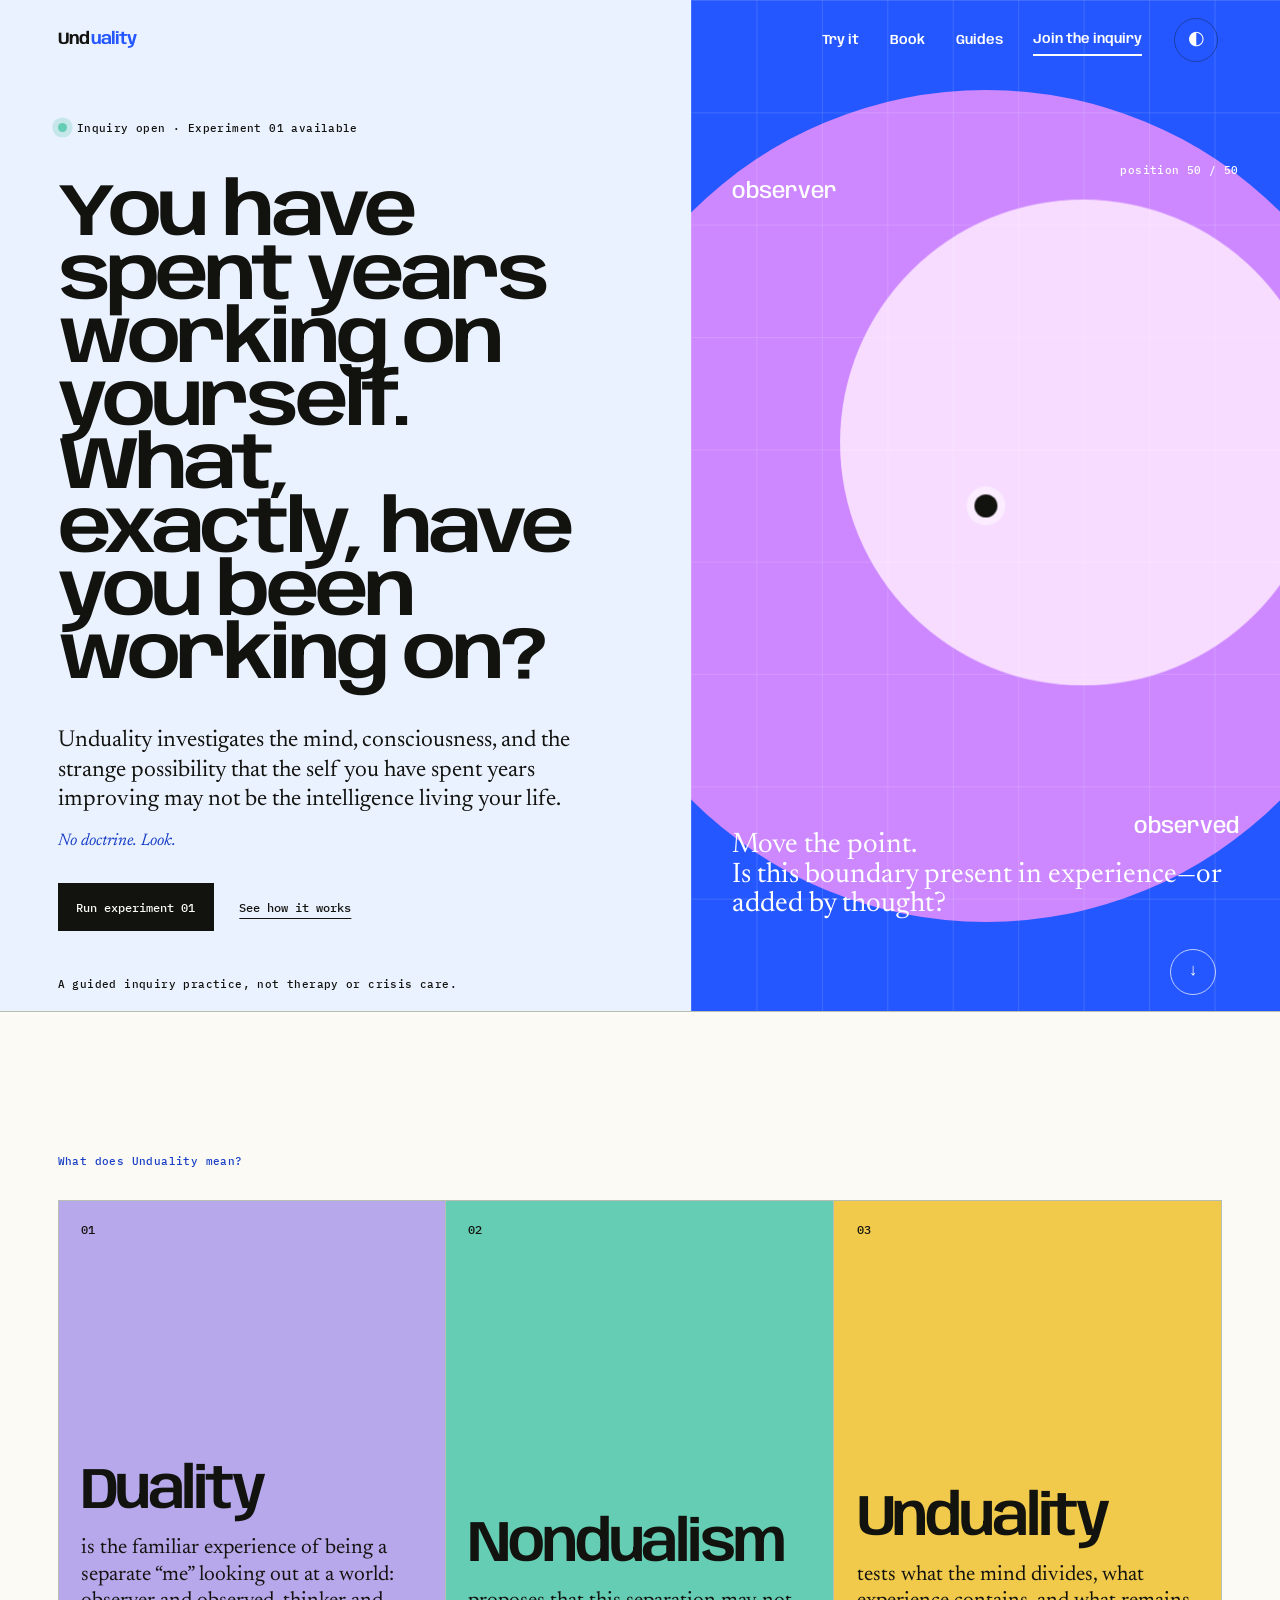
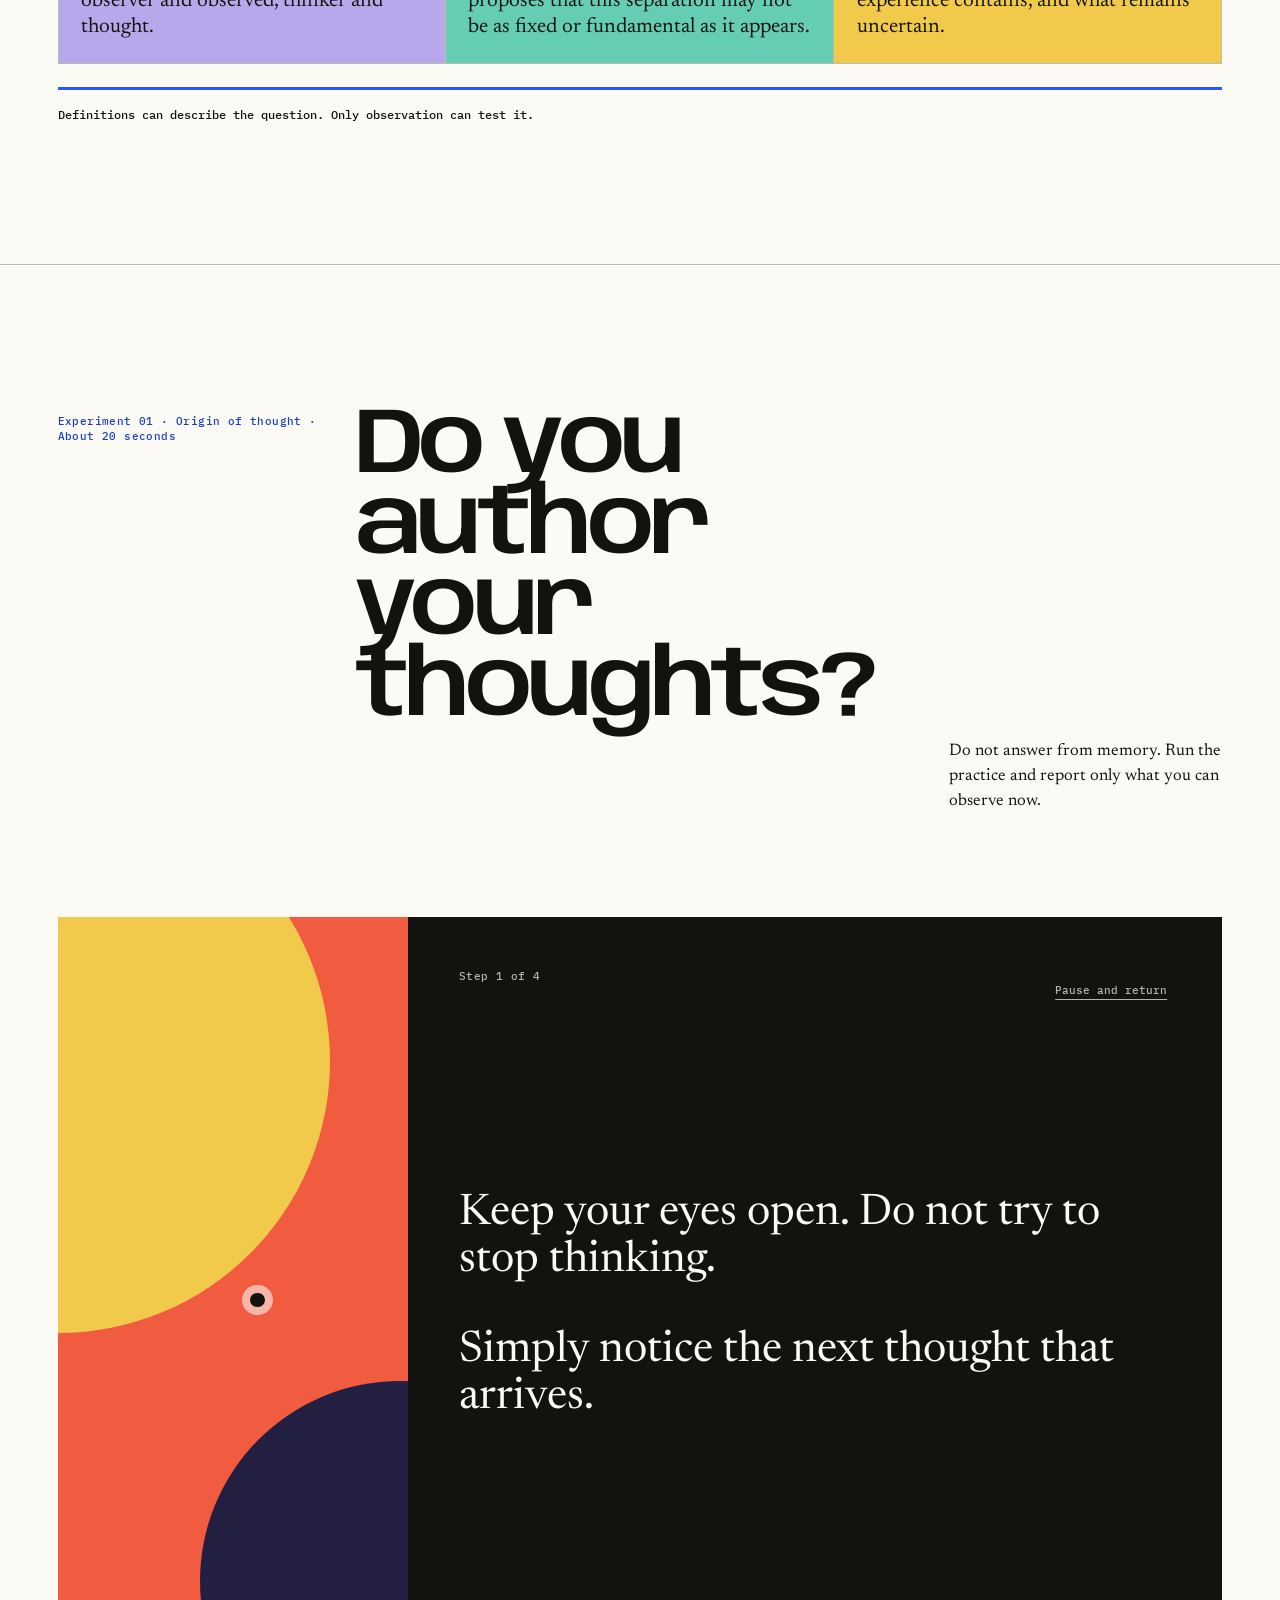
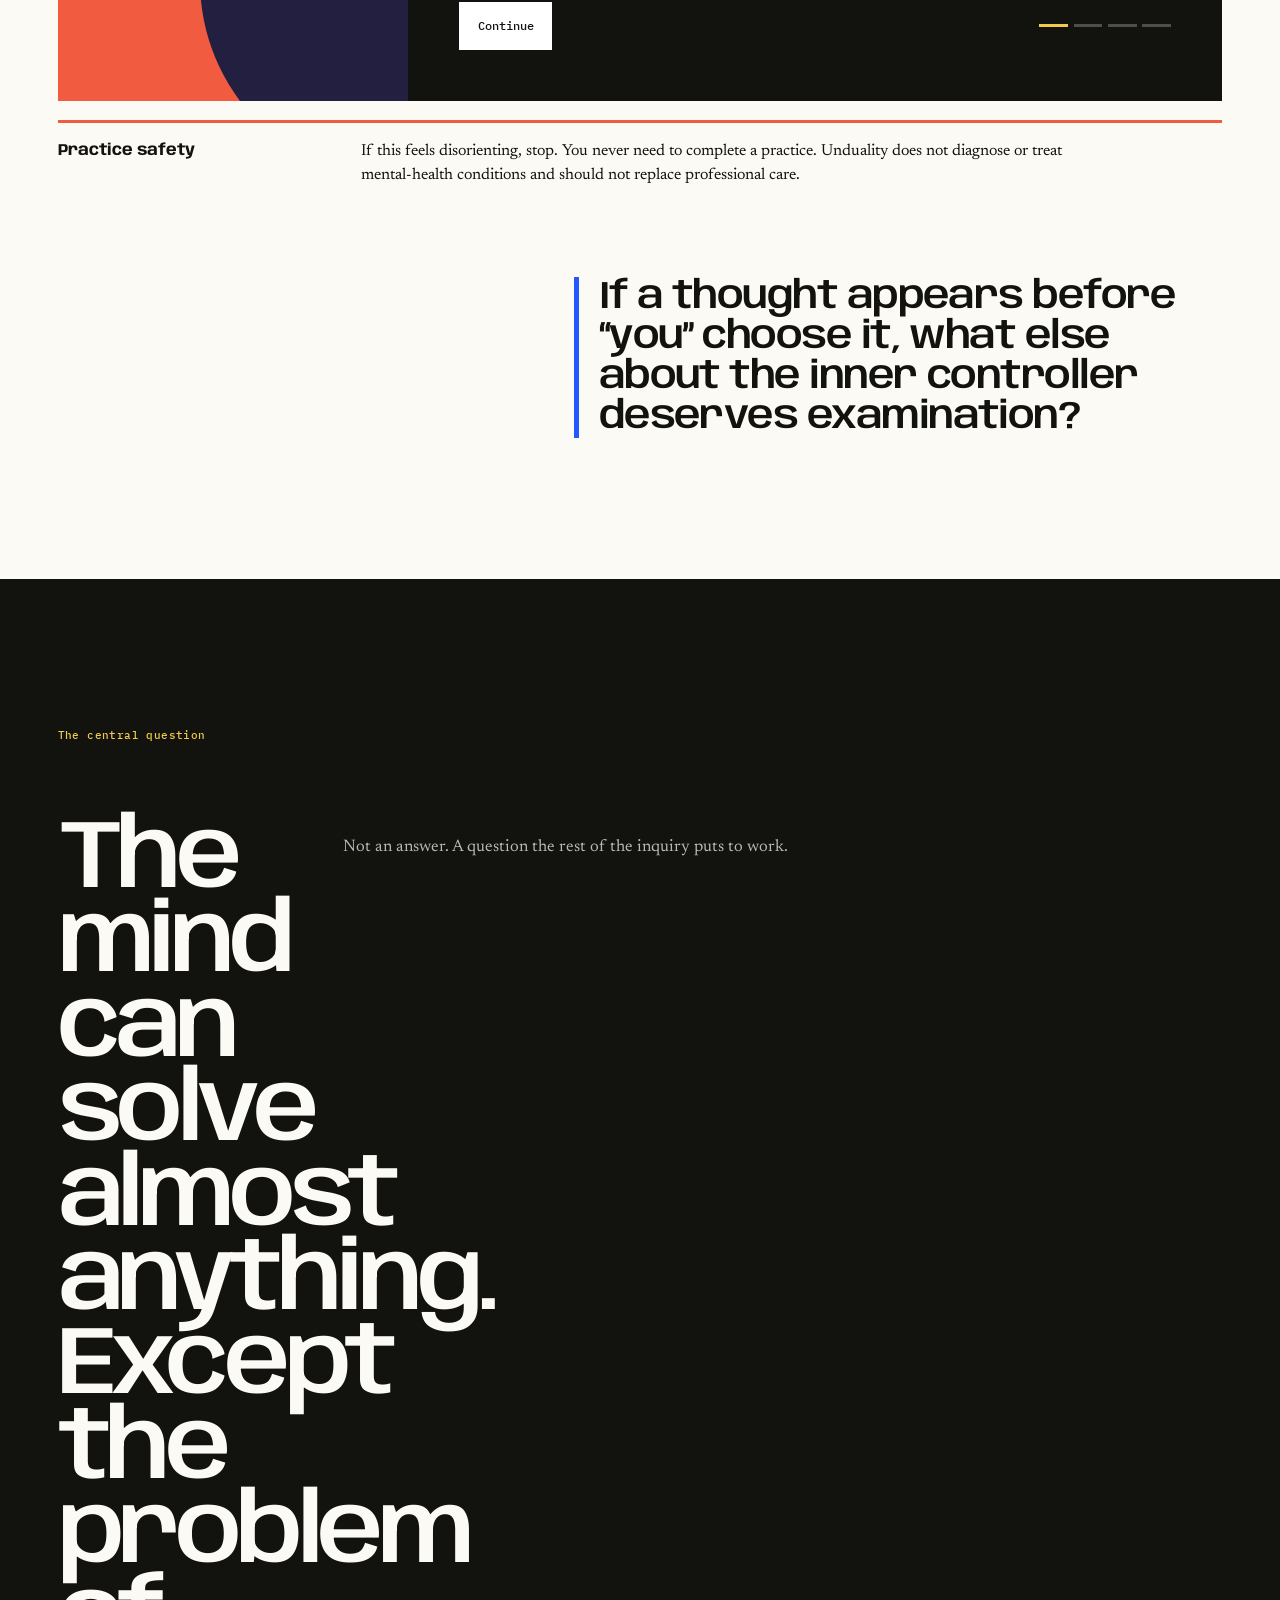
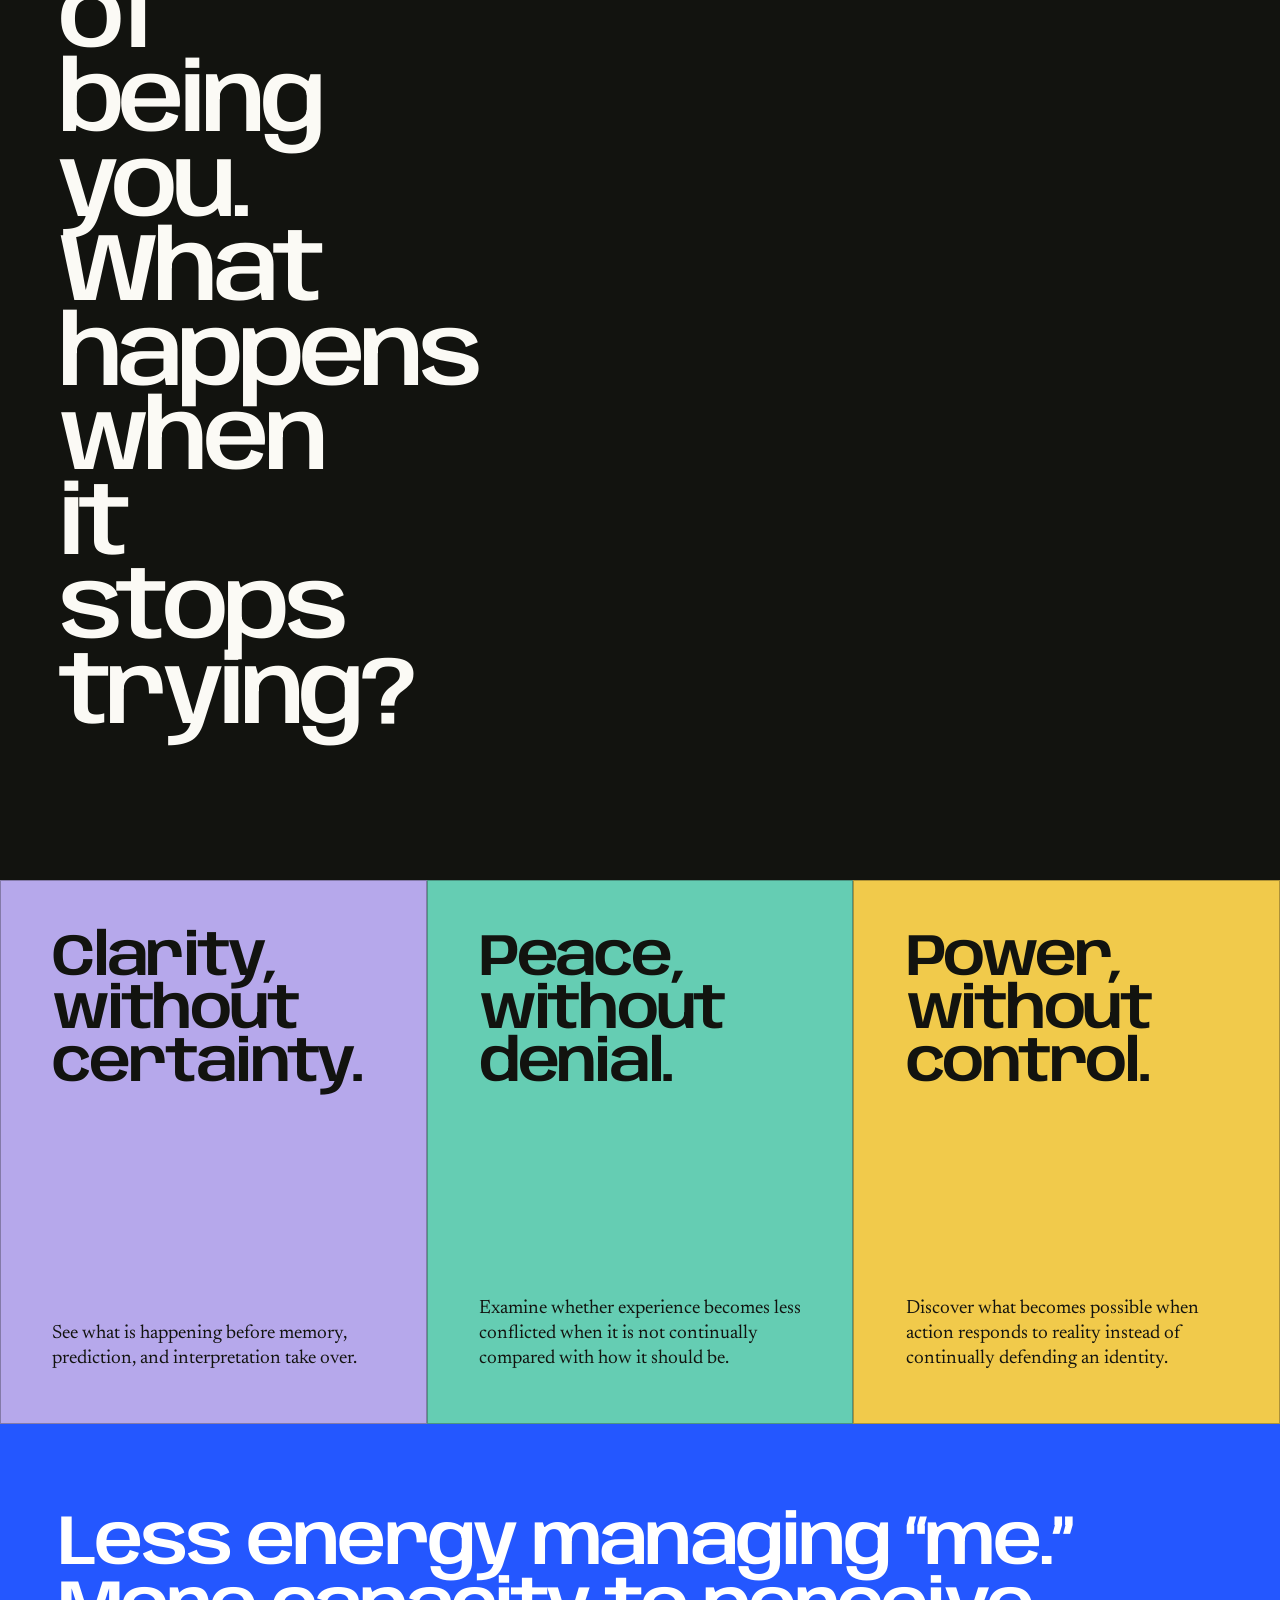
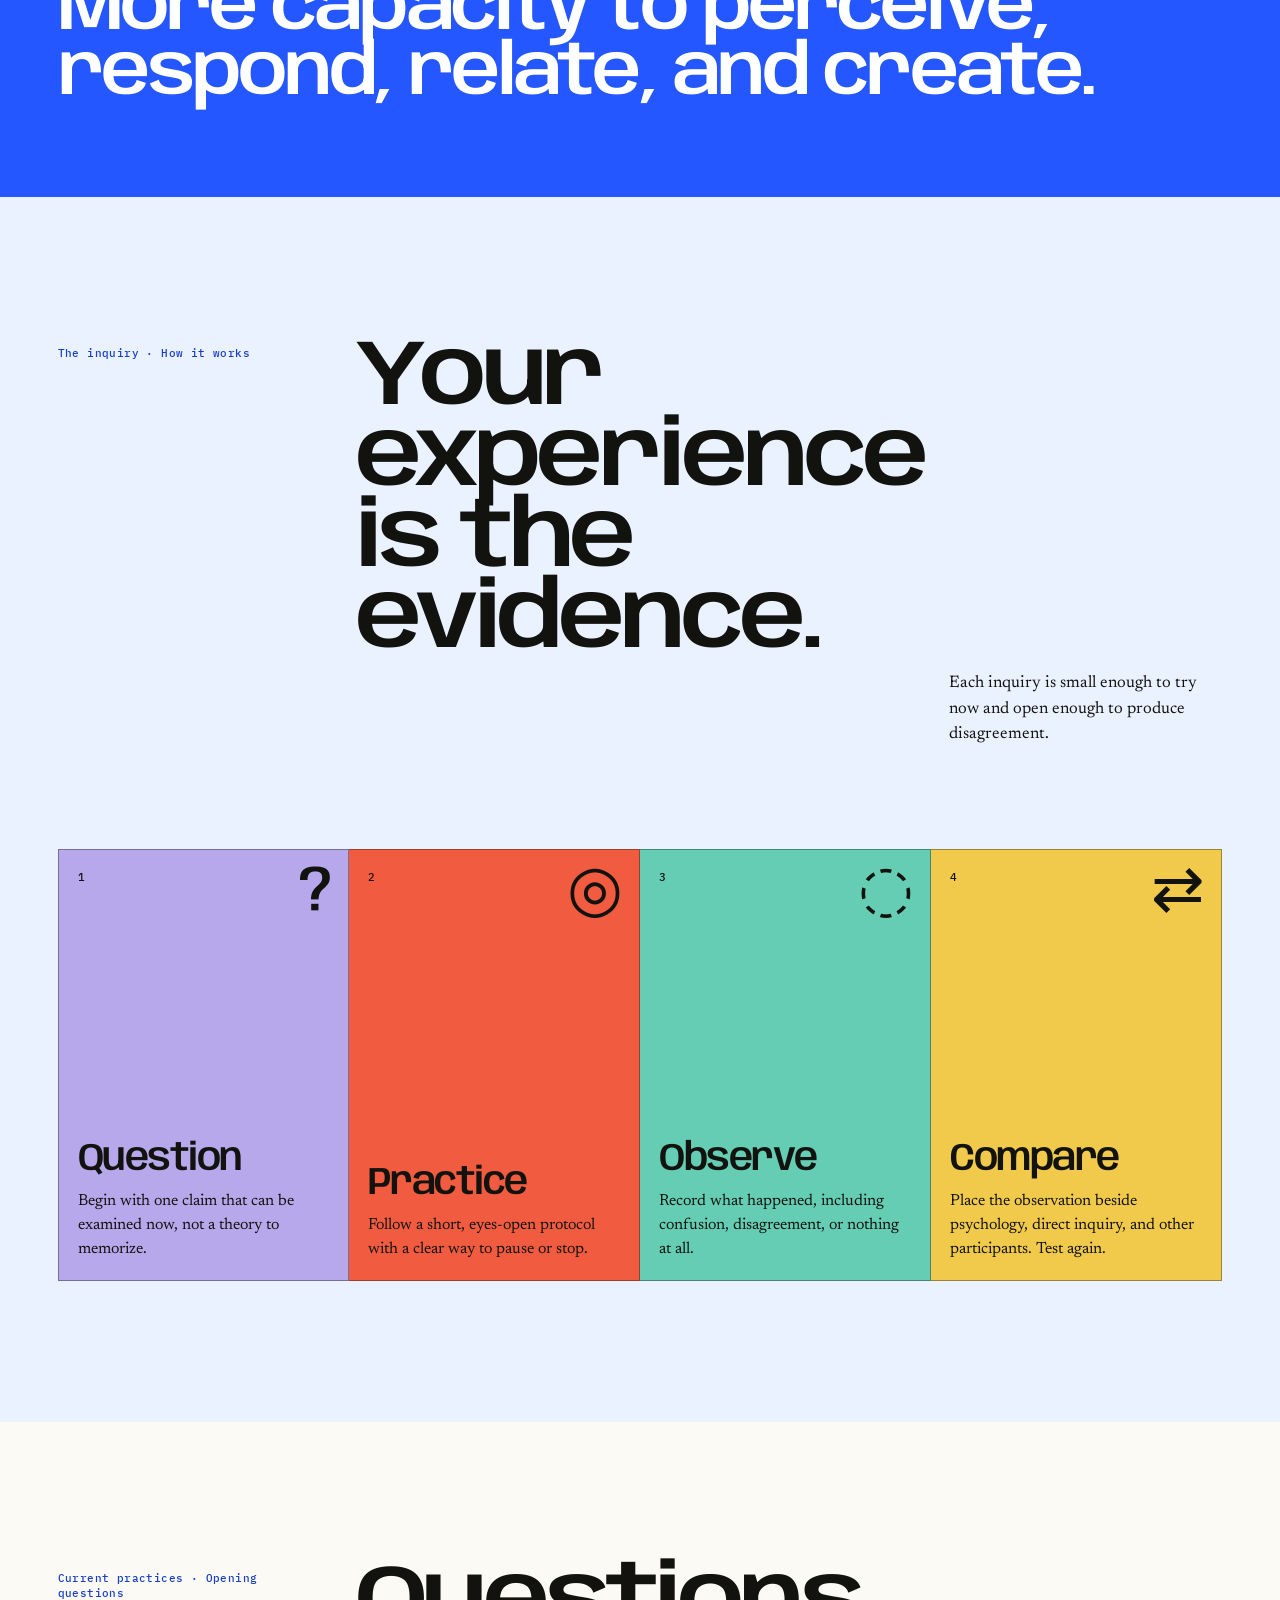
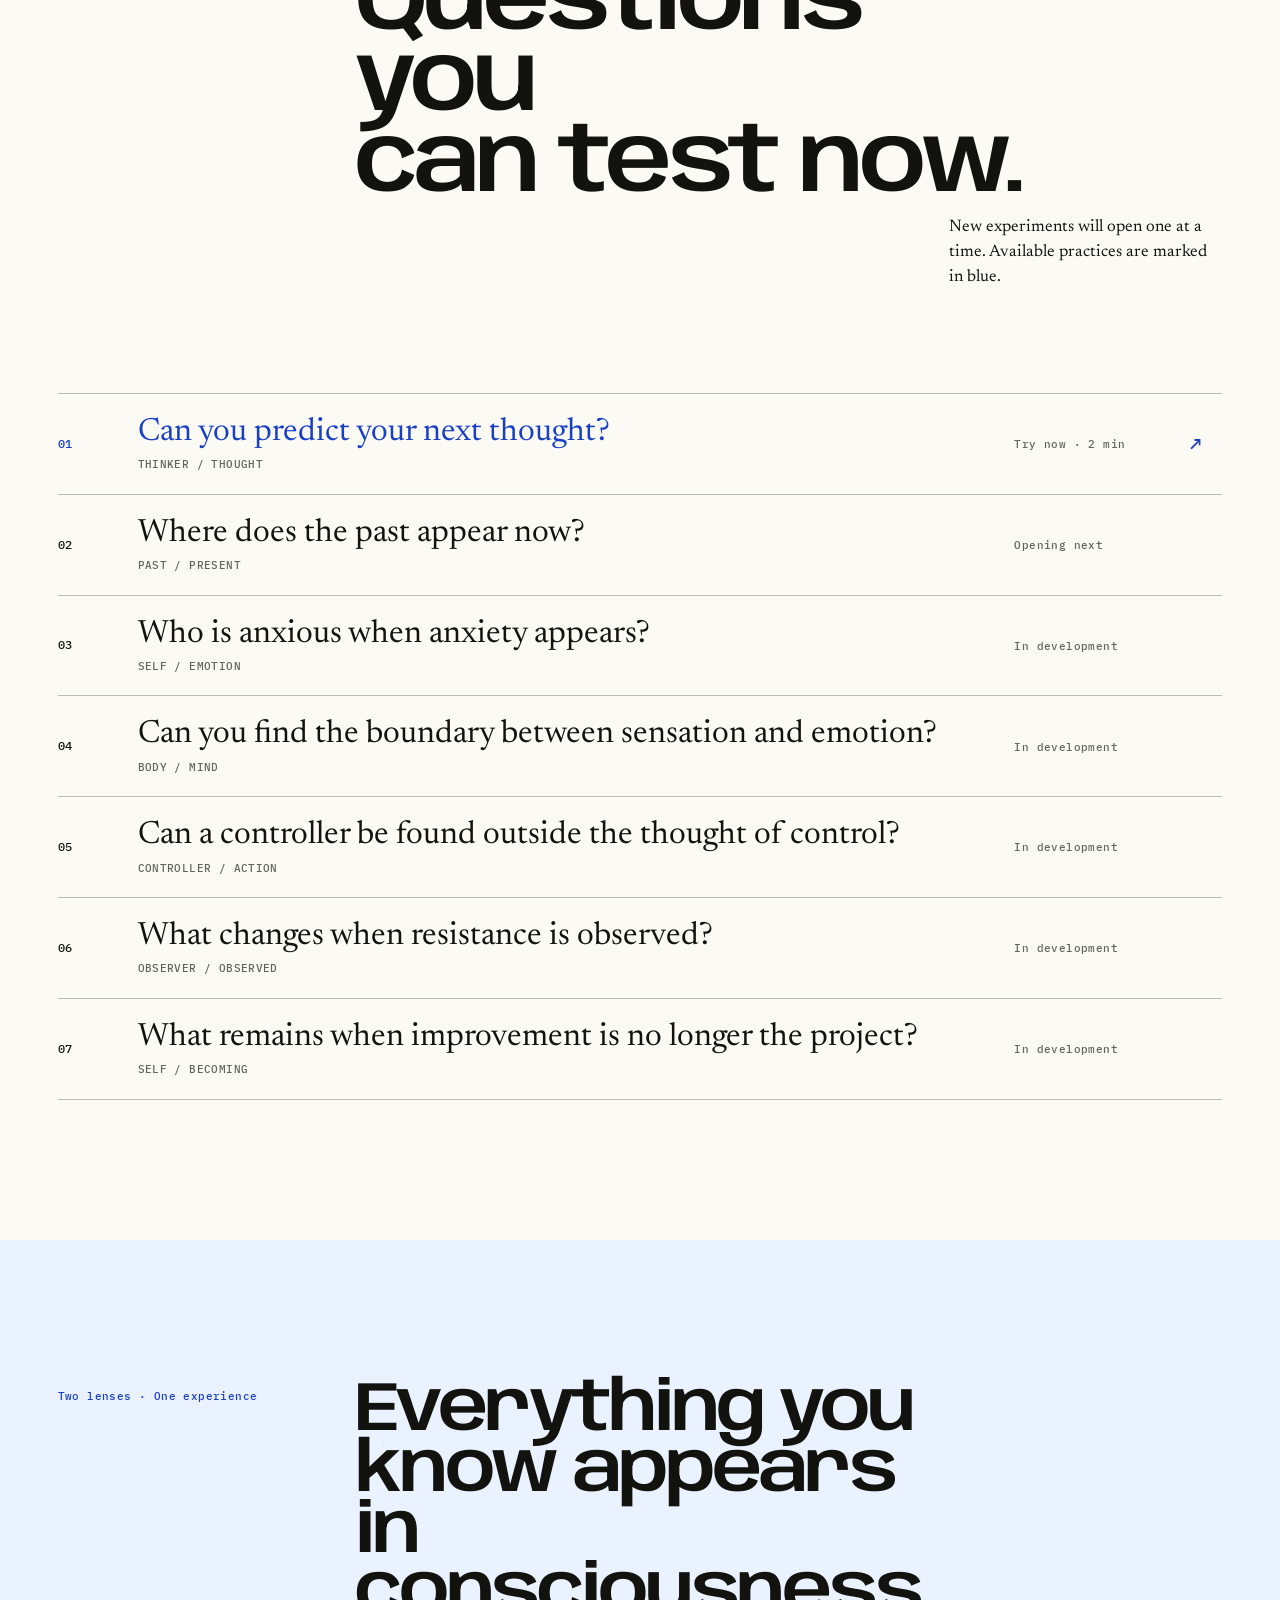
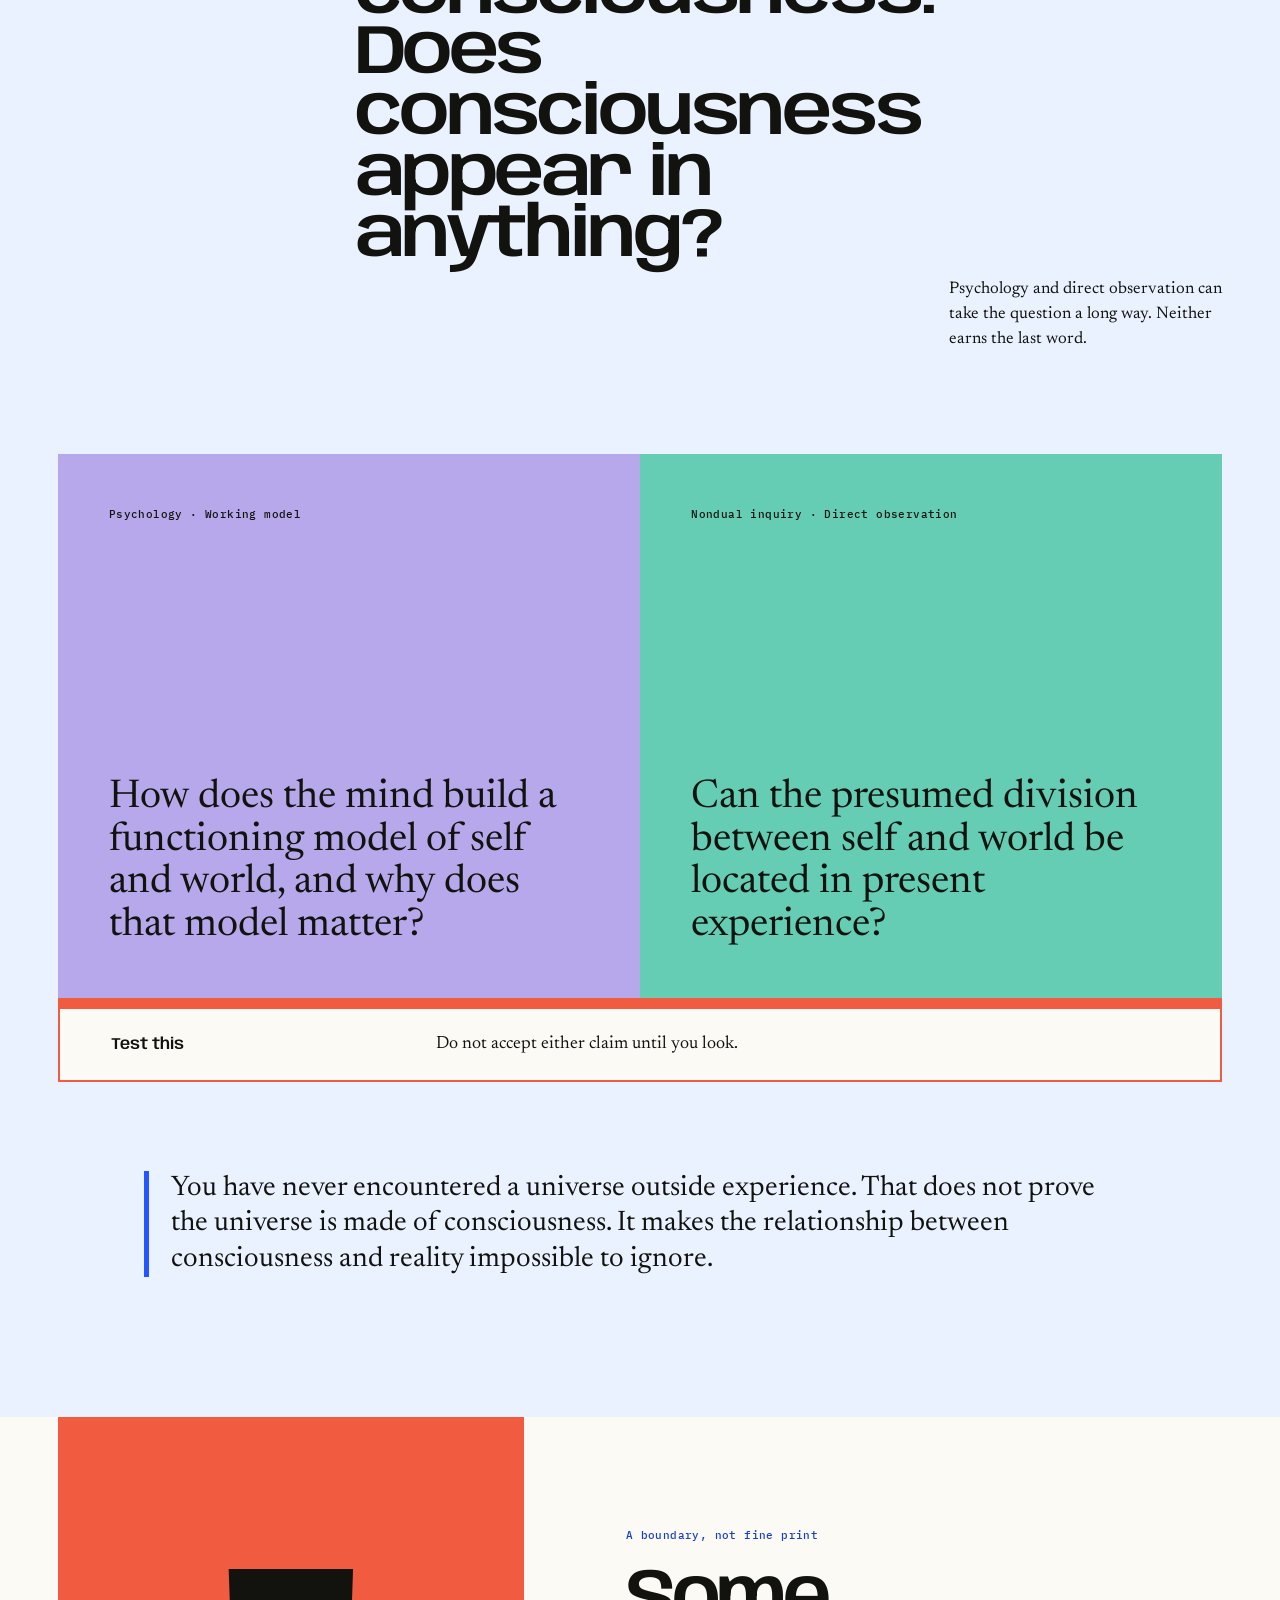
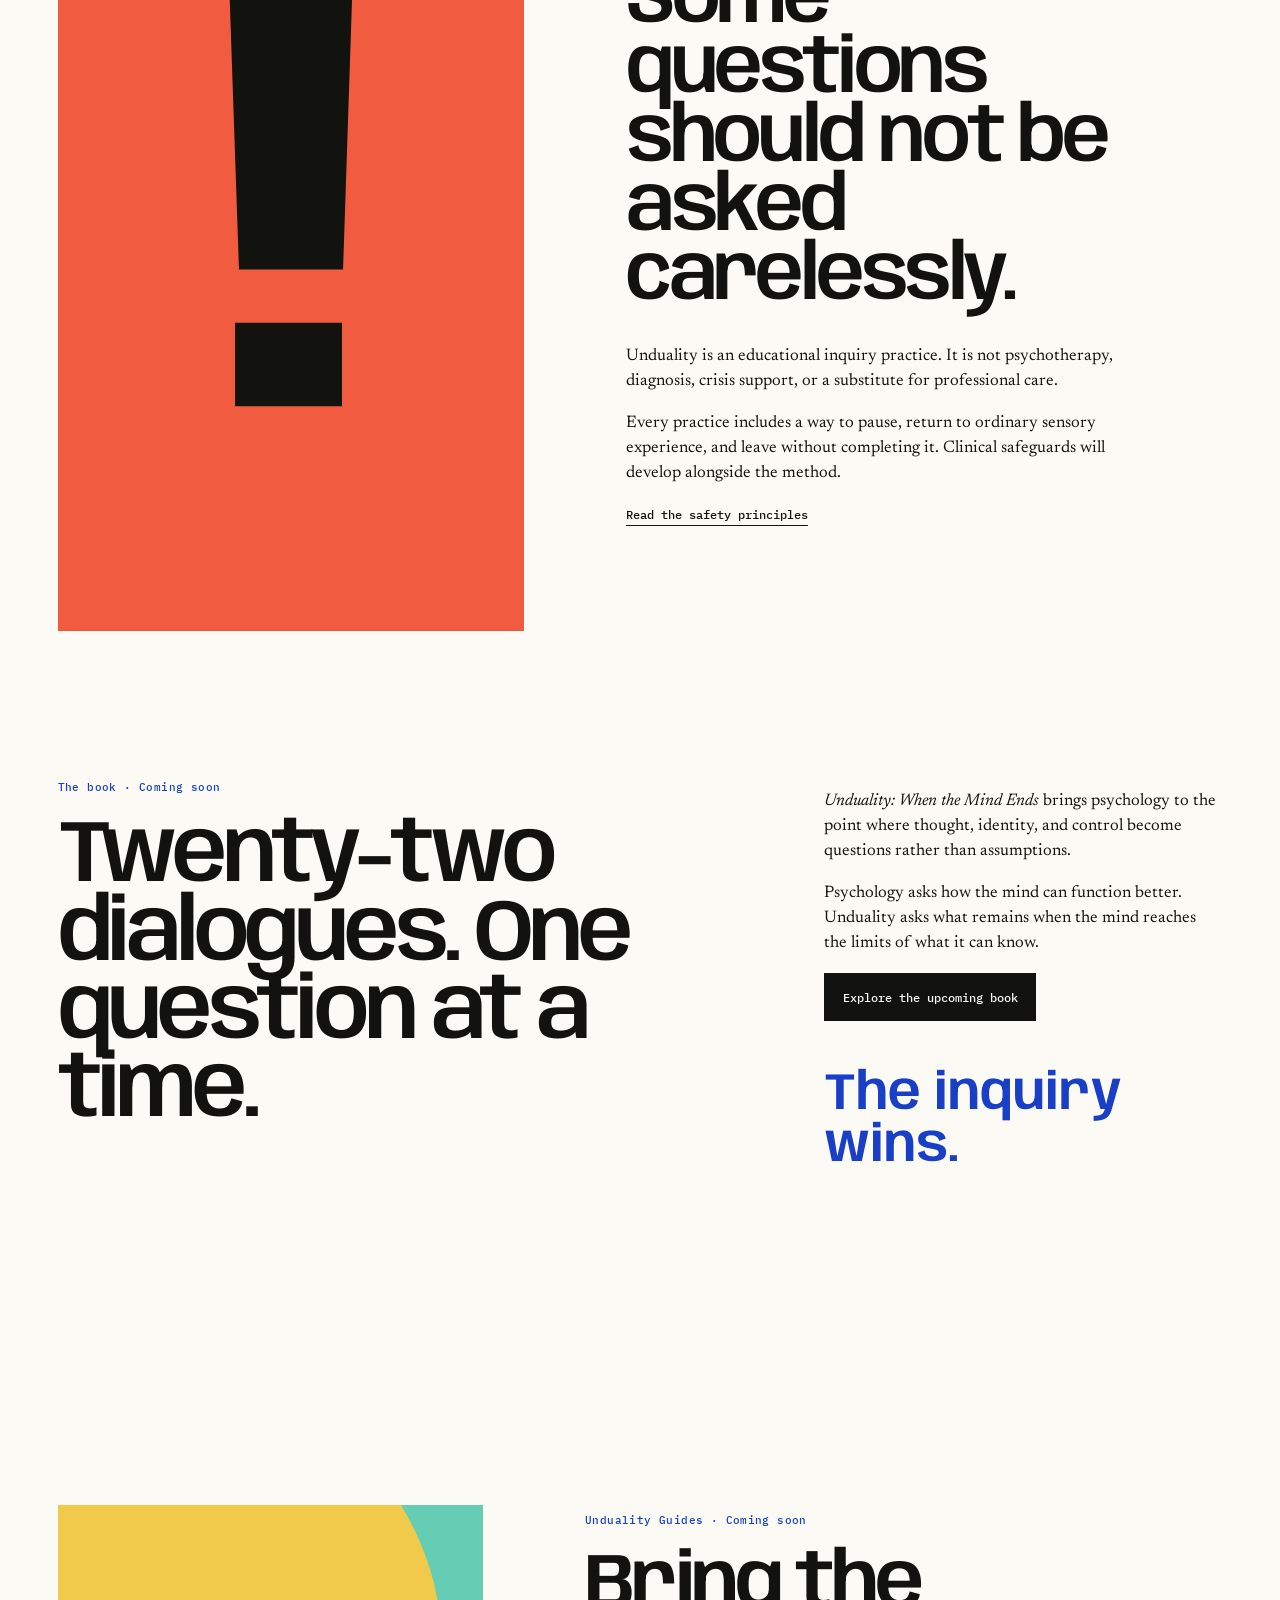
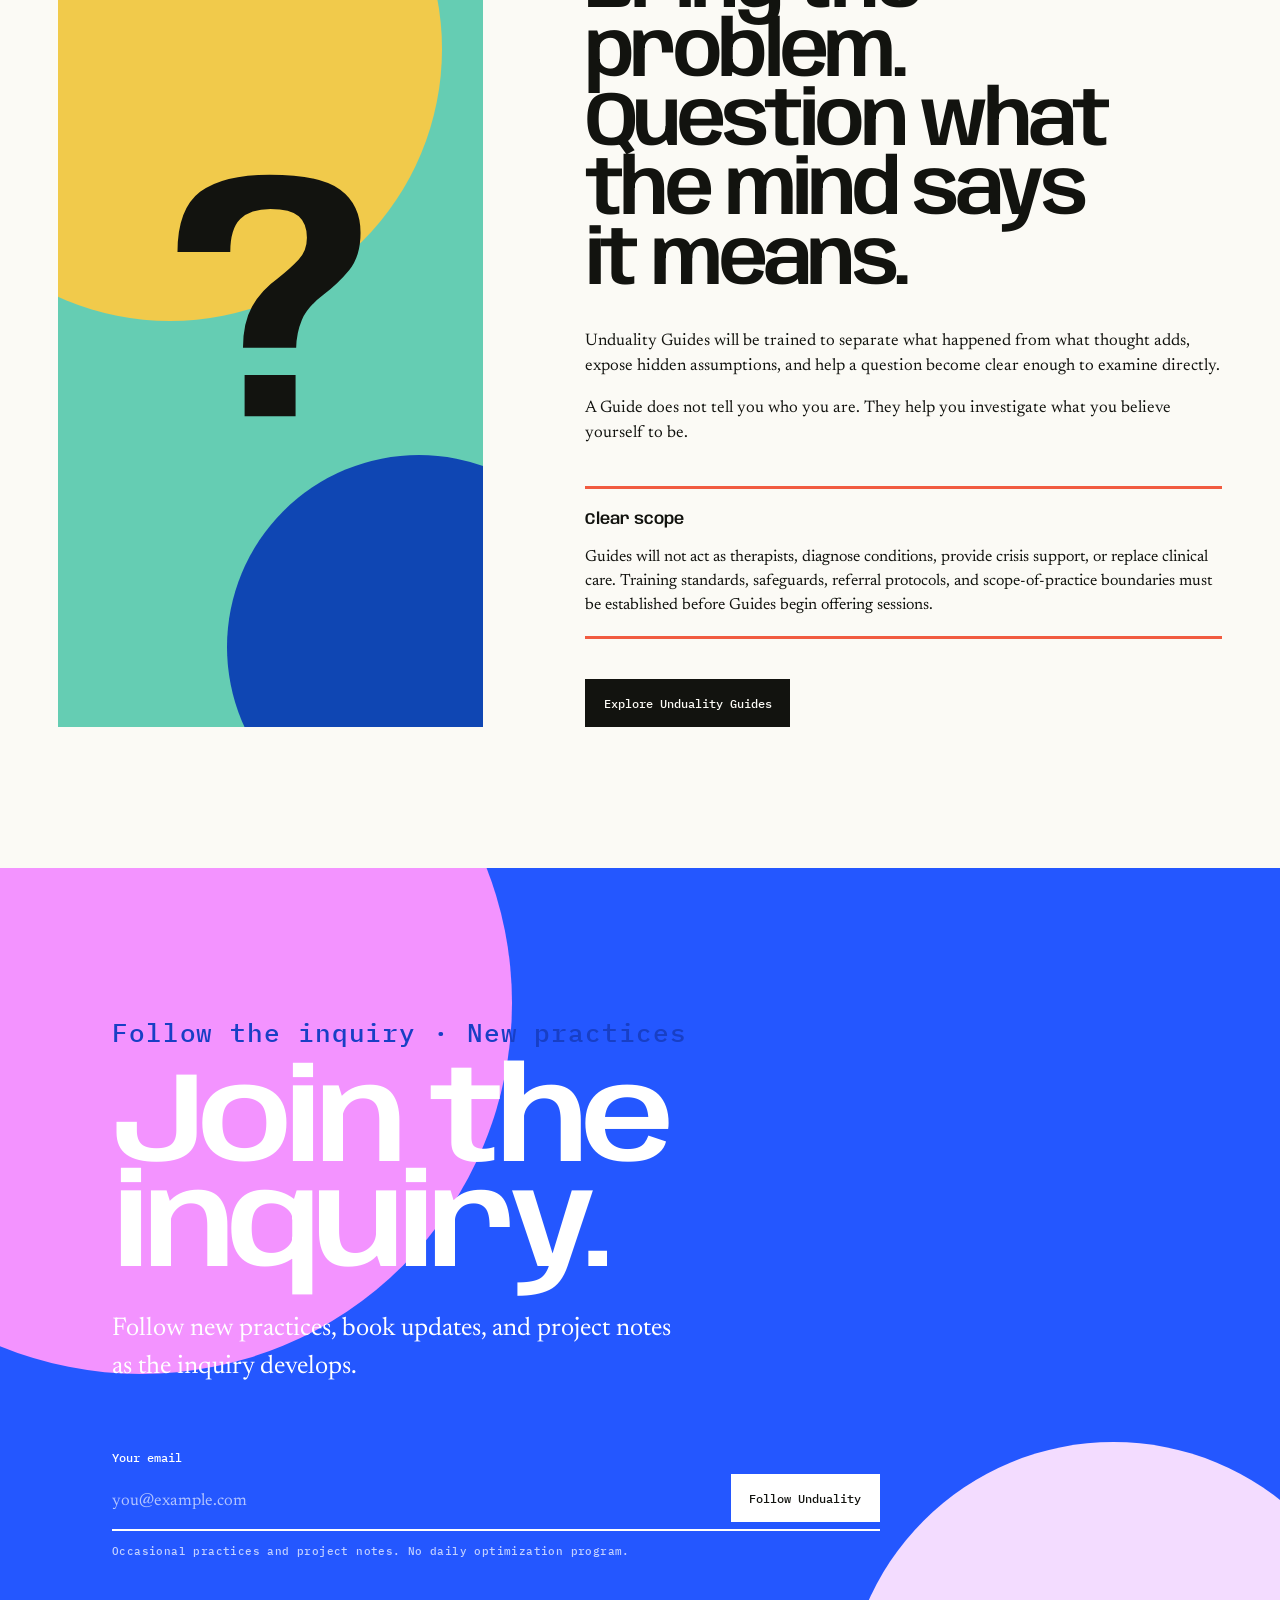
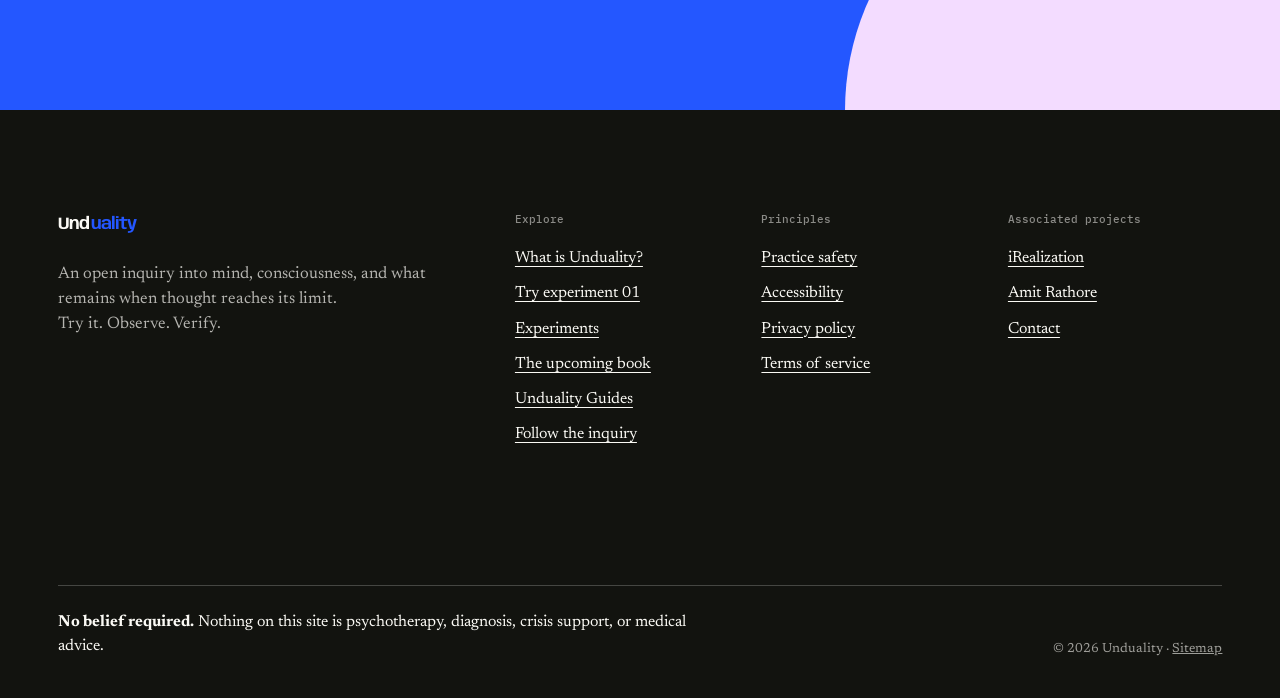
==== commit e0cdc639: "feat: make the sharing card outcome-led" ====
--- a/index.html
+++ b/index.html
@@ -9,17 +9,18 @@
   <link rel="canonical" href="https://www.unduality.com/">
   <meta property="og:type" content="website">
   <meta property="og:site_name" content="Unduality">
-  <meta property="og:title" content="Unduality · What, exactly, have you been working on?">
-  <meta property="og:description" content="Investigate mind, consciousness, and what the mind calls “me” through direct experiments. No doctrine. Observe for yourself.">
+  <meta property="og:title" content="Unduality · Clarity, peace, and power">
+  <meta property="og:description" content="An open inquiry into mind, consciousness, and what becomes possible when “me” is no longer the project. No doctrine. Observe for yourself.">
   <meta property="og:url" content="https://www.unduality.com/">
-  <meta property="og:image" content="https://www.unduality.com/assets/og-unduality.png">
+  <meta property="og:image" content="https://www.unduality.com/assets/og-unduality-outcomes.png">
   <meta property="og:image:width" content="1200">
   <meta property="og:image:height" content="630">
-  <meta property="og:image:alt" content="Unduality asks who—or what—is observing, as an inquiry into the presumed observer.">
+  <meta property="og:image:alt" content="Unduality: clarity without certainty, peace without denial, and power without control.">
   <meta name="twitter:card" content="summary_large_image">
-  <meta name="twitter:title" content="Unduality · What, exactly, have you been working on?">
-  <meta name="twitter:description" content="An open inquiry into mind, consciousness, and what the mind calls “me.” Observe and decide for yourself.">
-  <meta name="twitter:image" content="https://www.unduality.com/assets/og-unduality.png">
+  <meta name="twitter:title" content="Unduality · Clarity, peace, and power">
+  <meta name="twitter:description" content="An open inquiry into mind, consciousness, and what becomes possible when “me” is no longer the project. No doctrine. Observe for yourself.">
+  <meta name="twitter:image" content="https://www.unduality.com/assets/og-unduality-outcomes.png">
+  <meta name="twitter:image:alt" content="Unduality: clarity without certainty, peace without denial, and power without control.">
   <link rel="icon" href="/assets/favicon.svg" type="image/svg+xml">
   <link rel="icon" href="/favicon.ico" sizes="any">
   <link rel="icon" href="/assets/favicon-32.png" sizes="32x32" type="image/png">
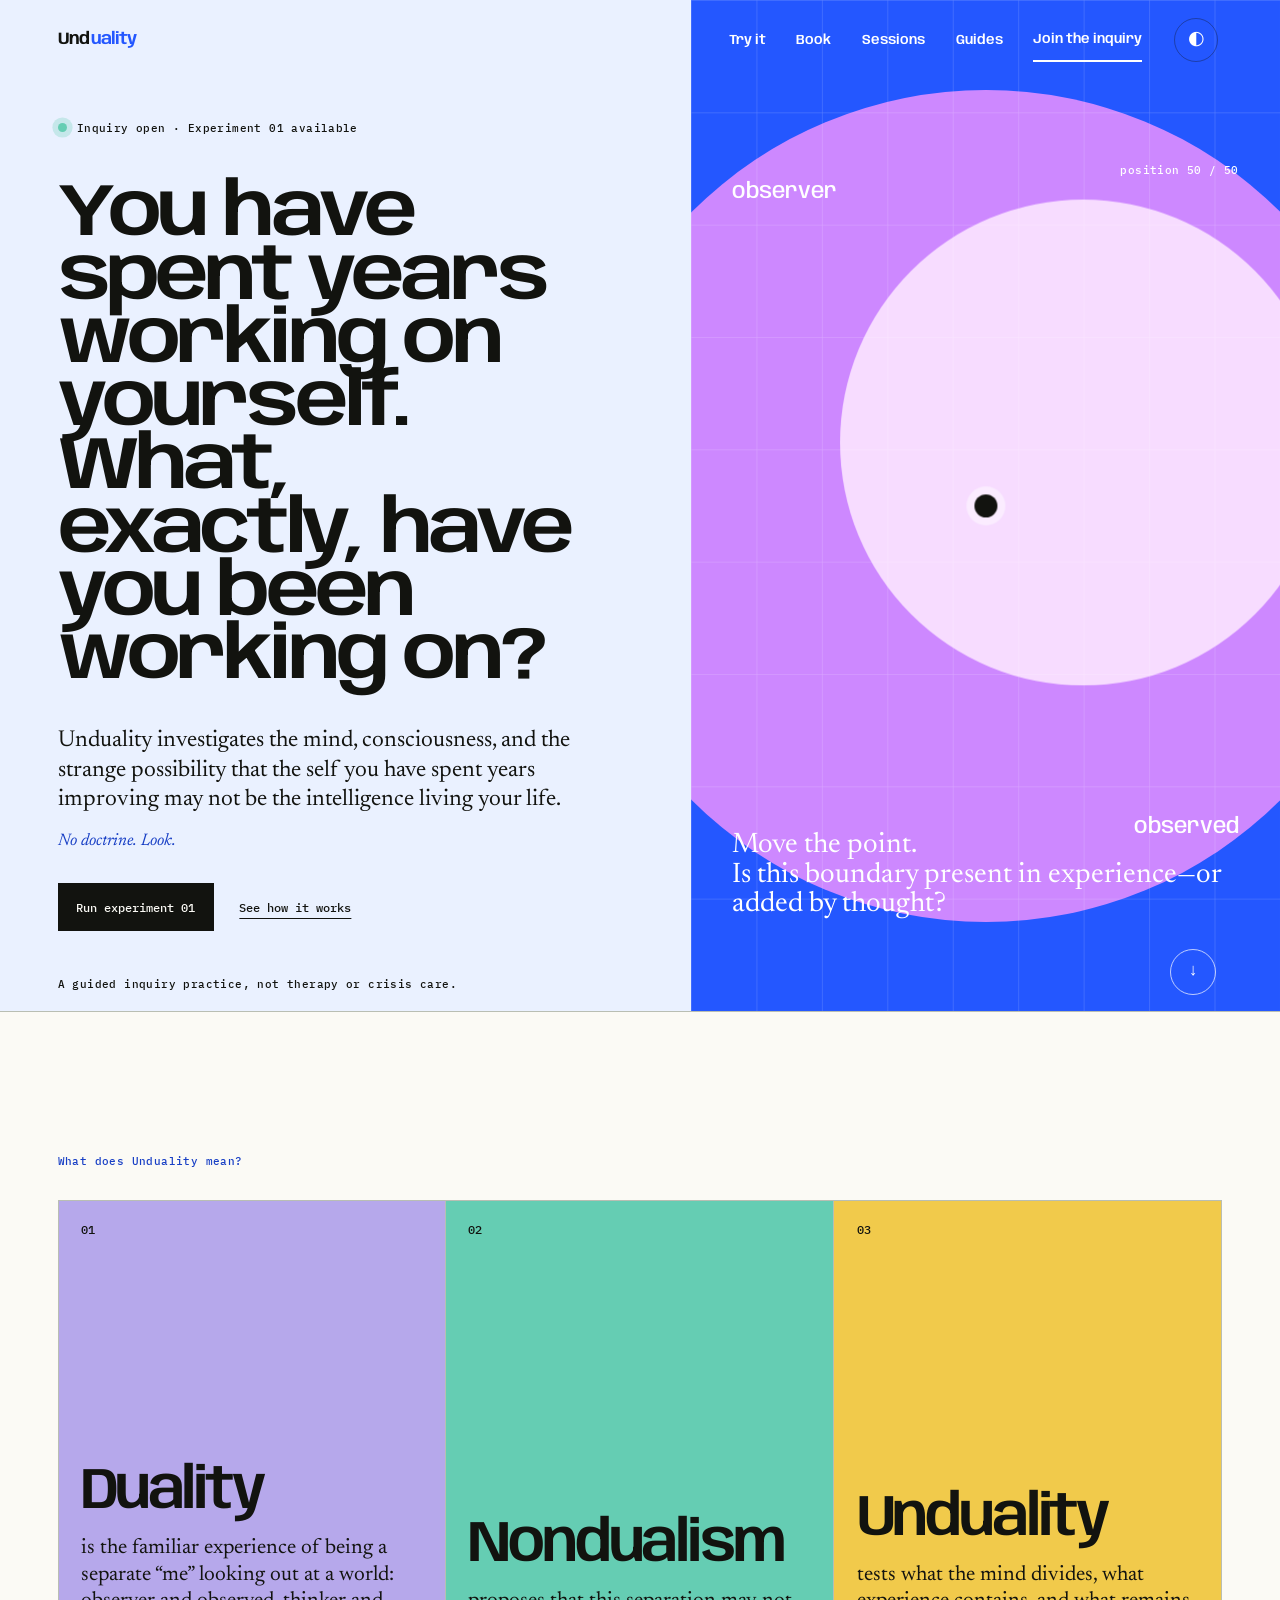
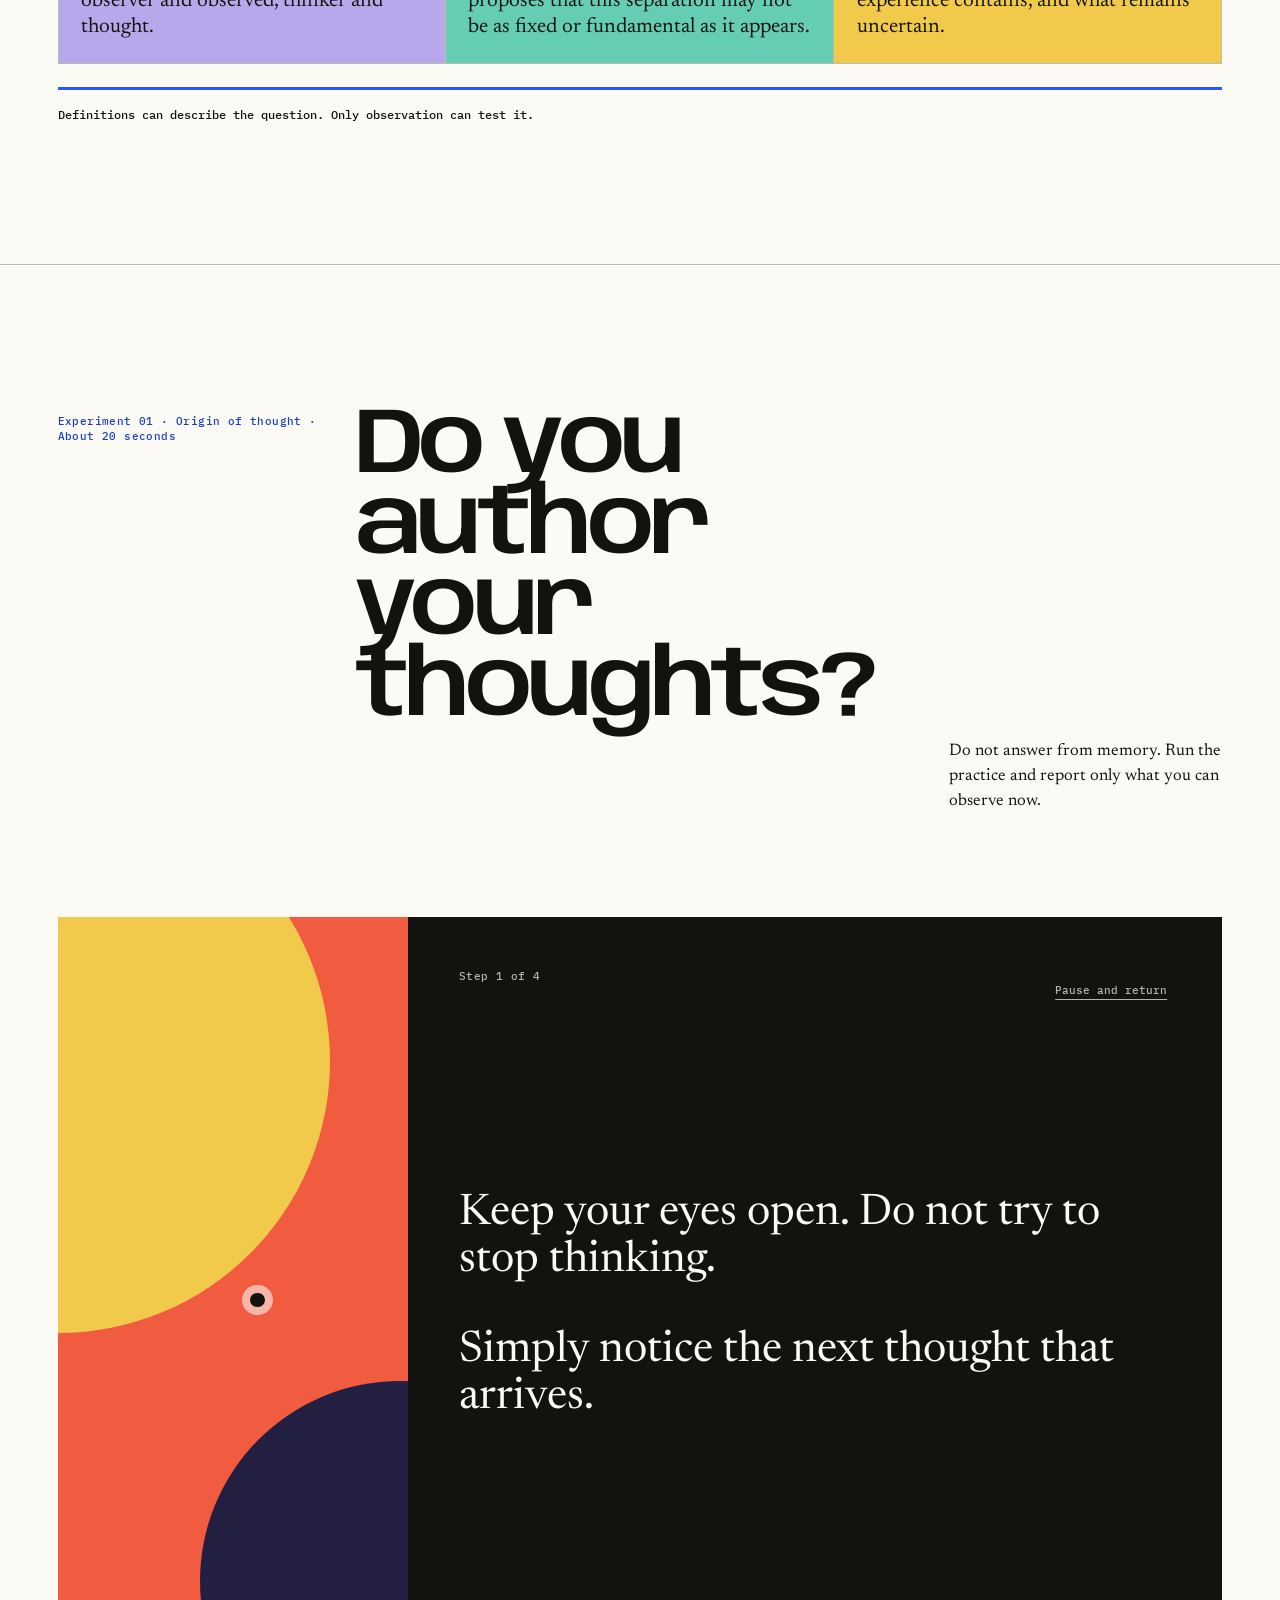
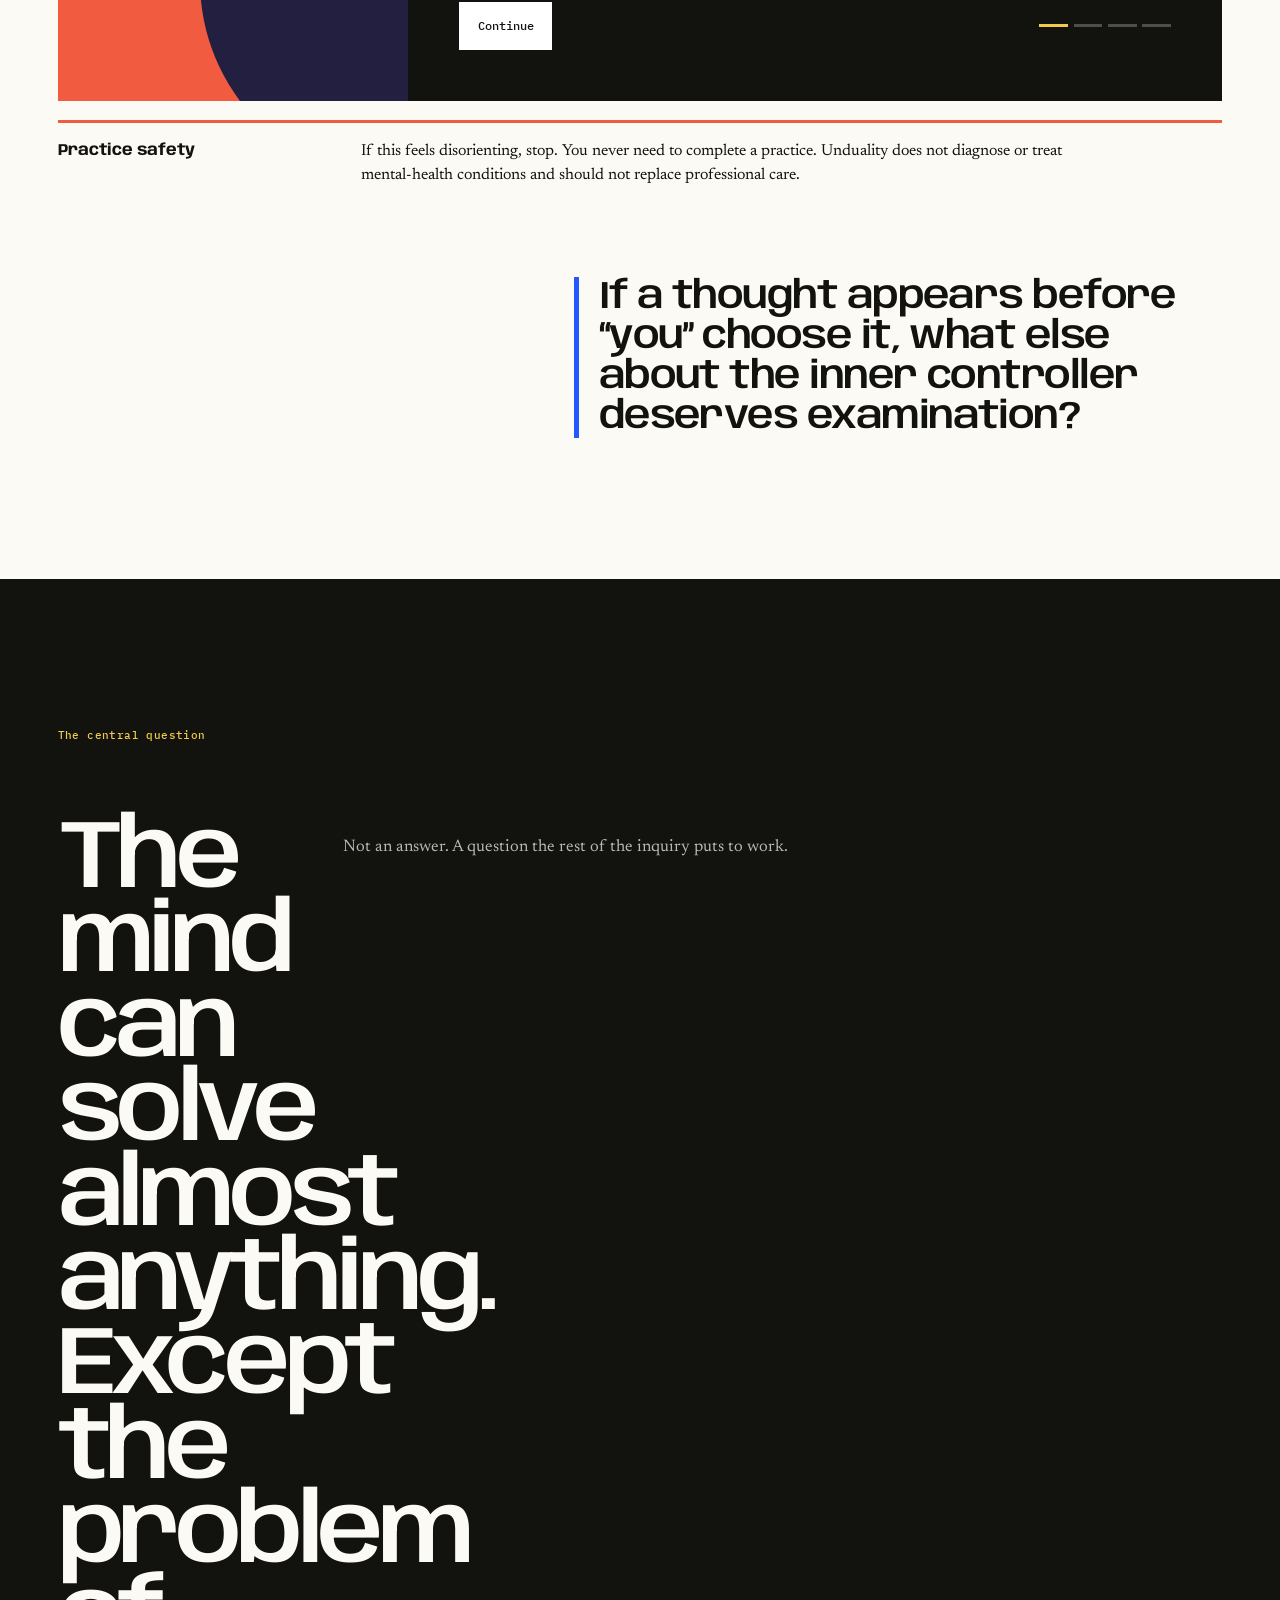
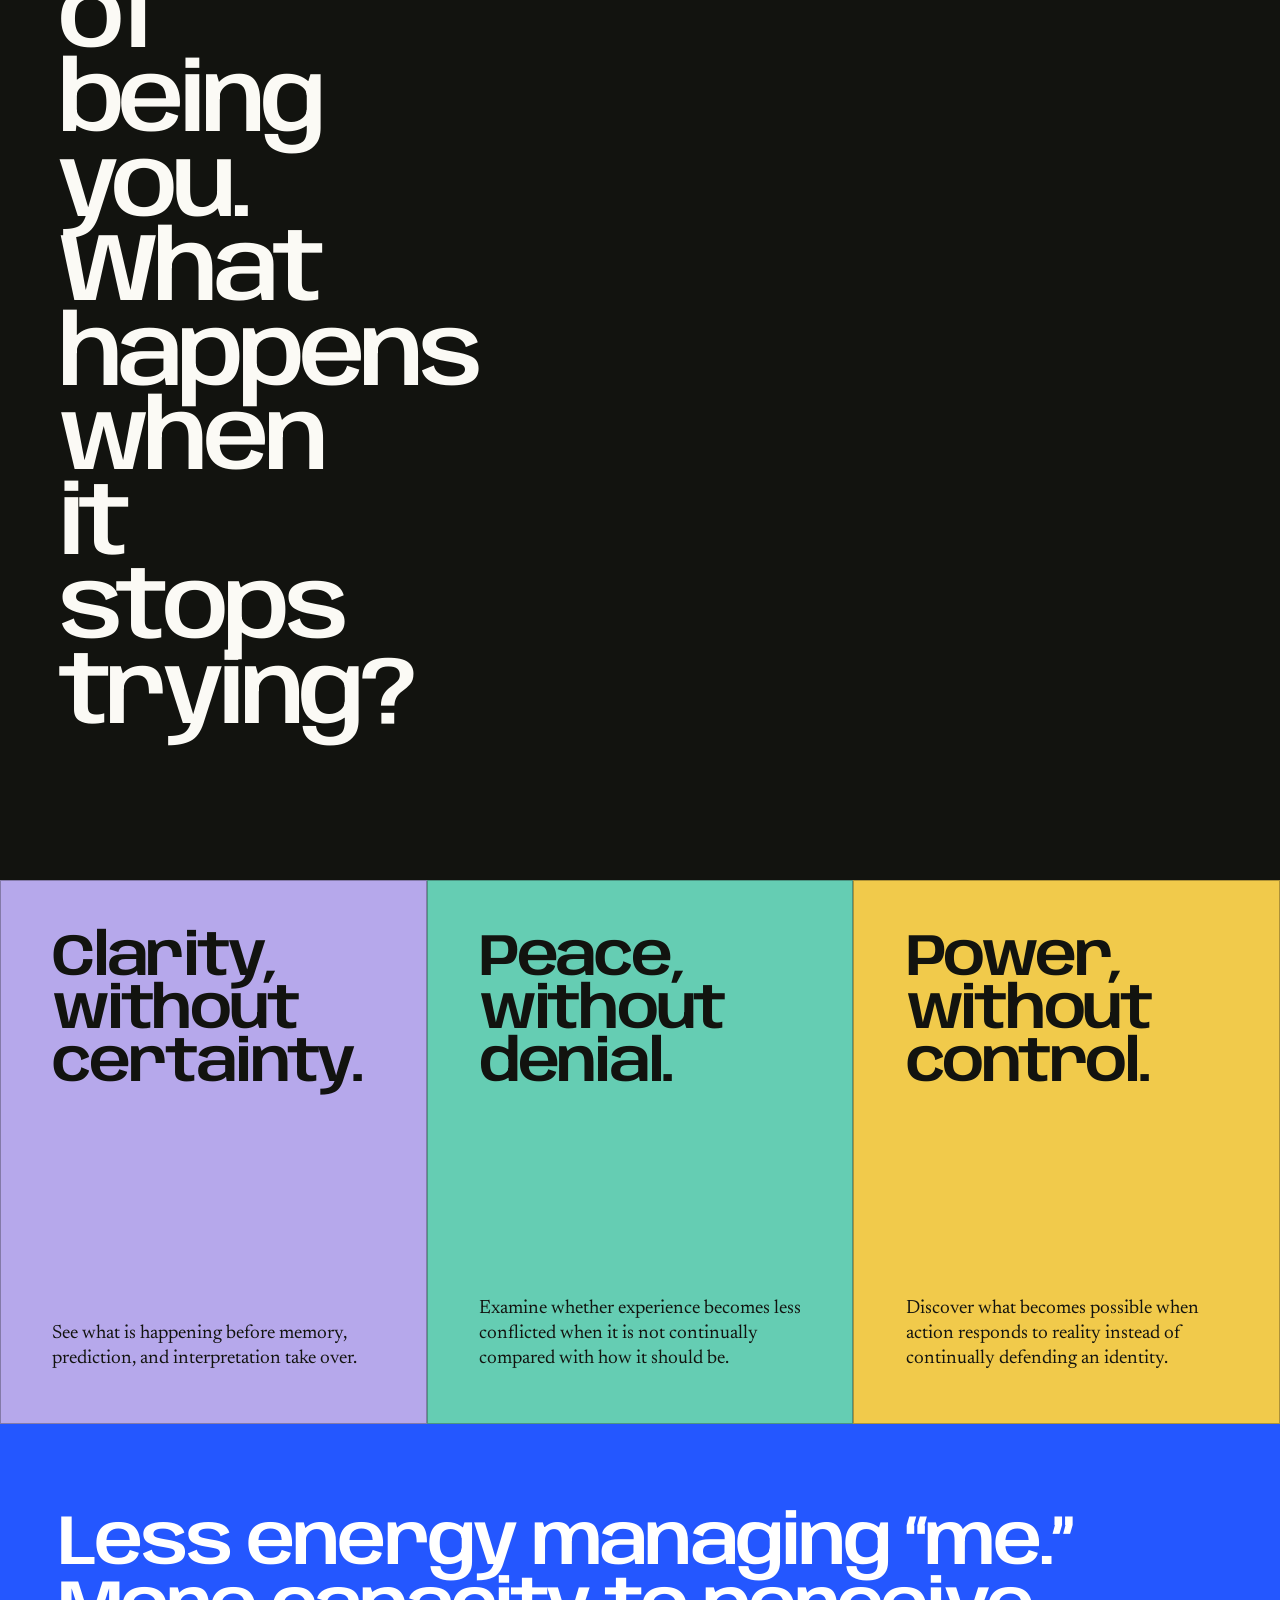
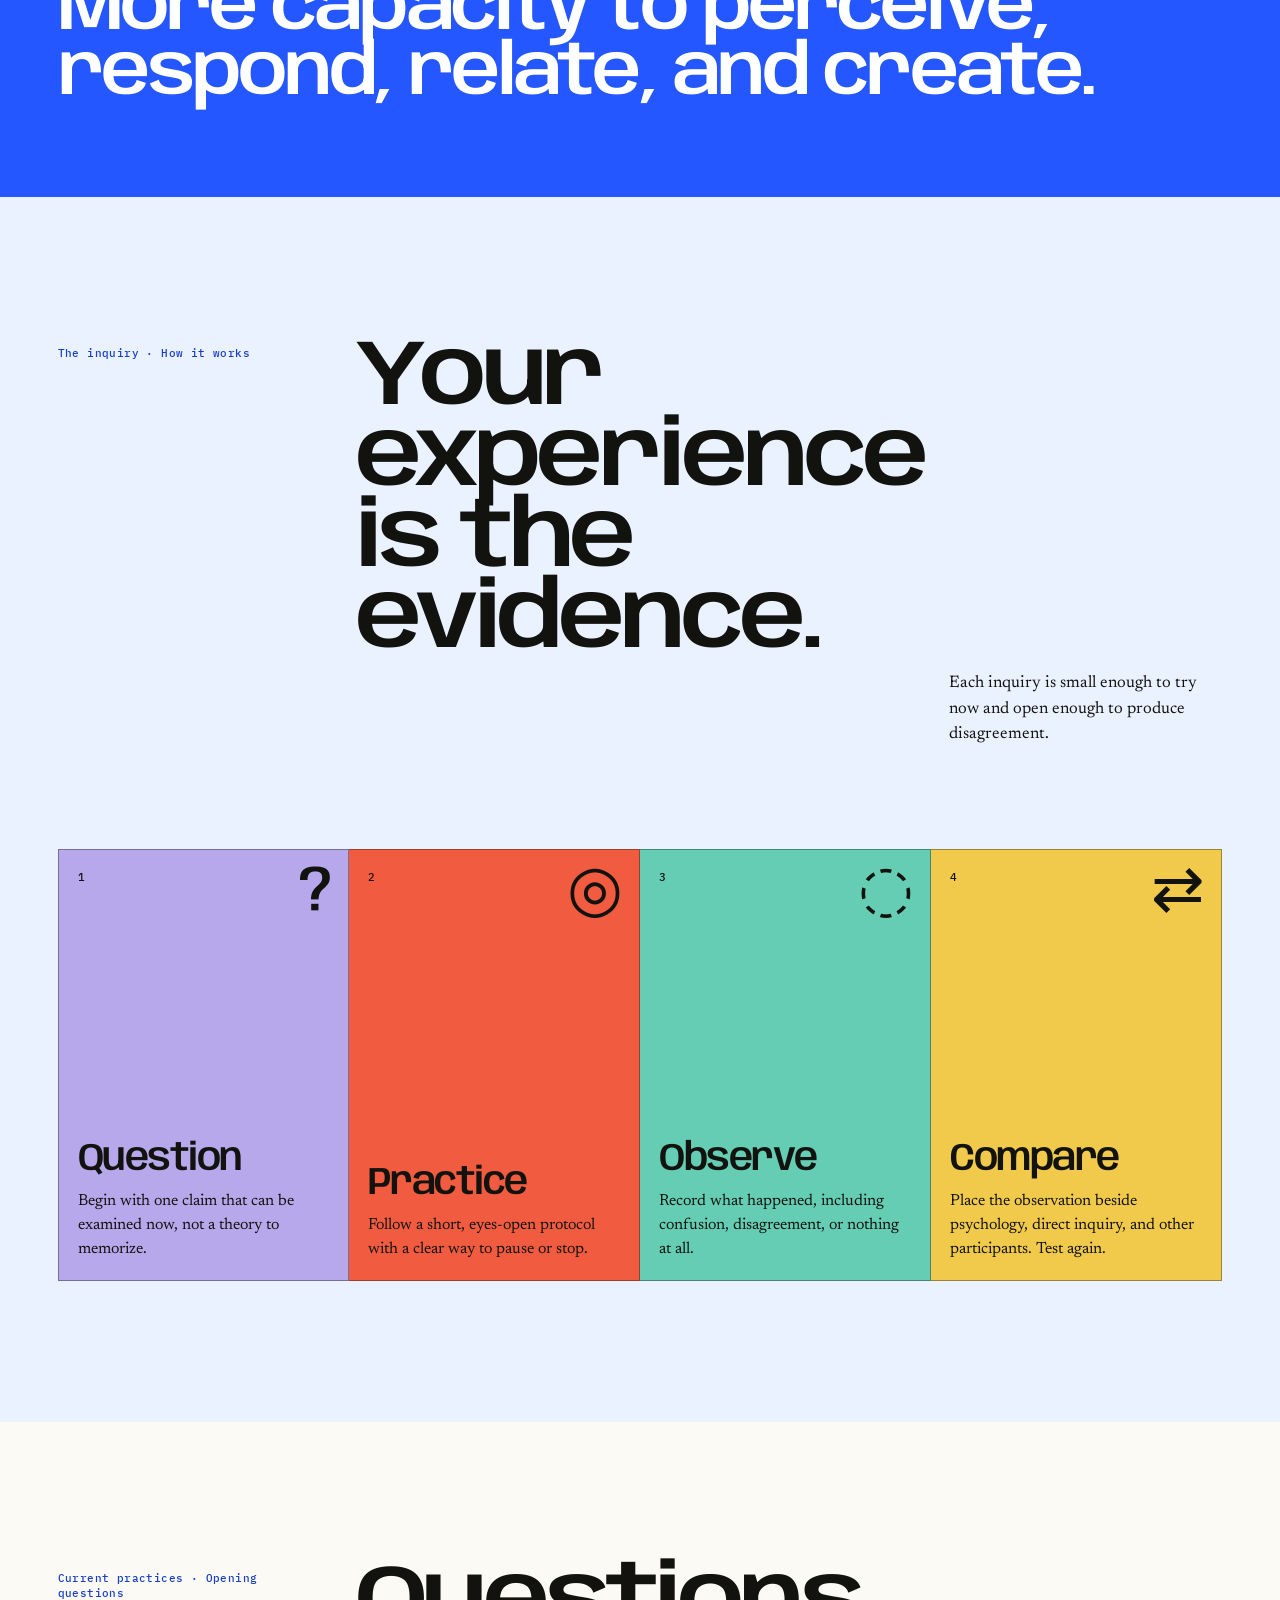
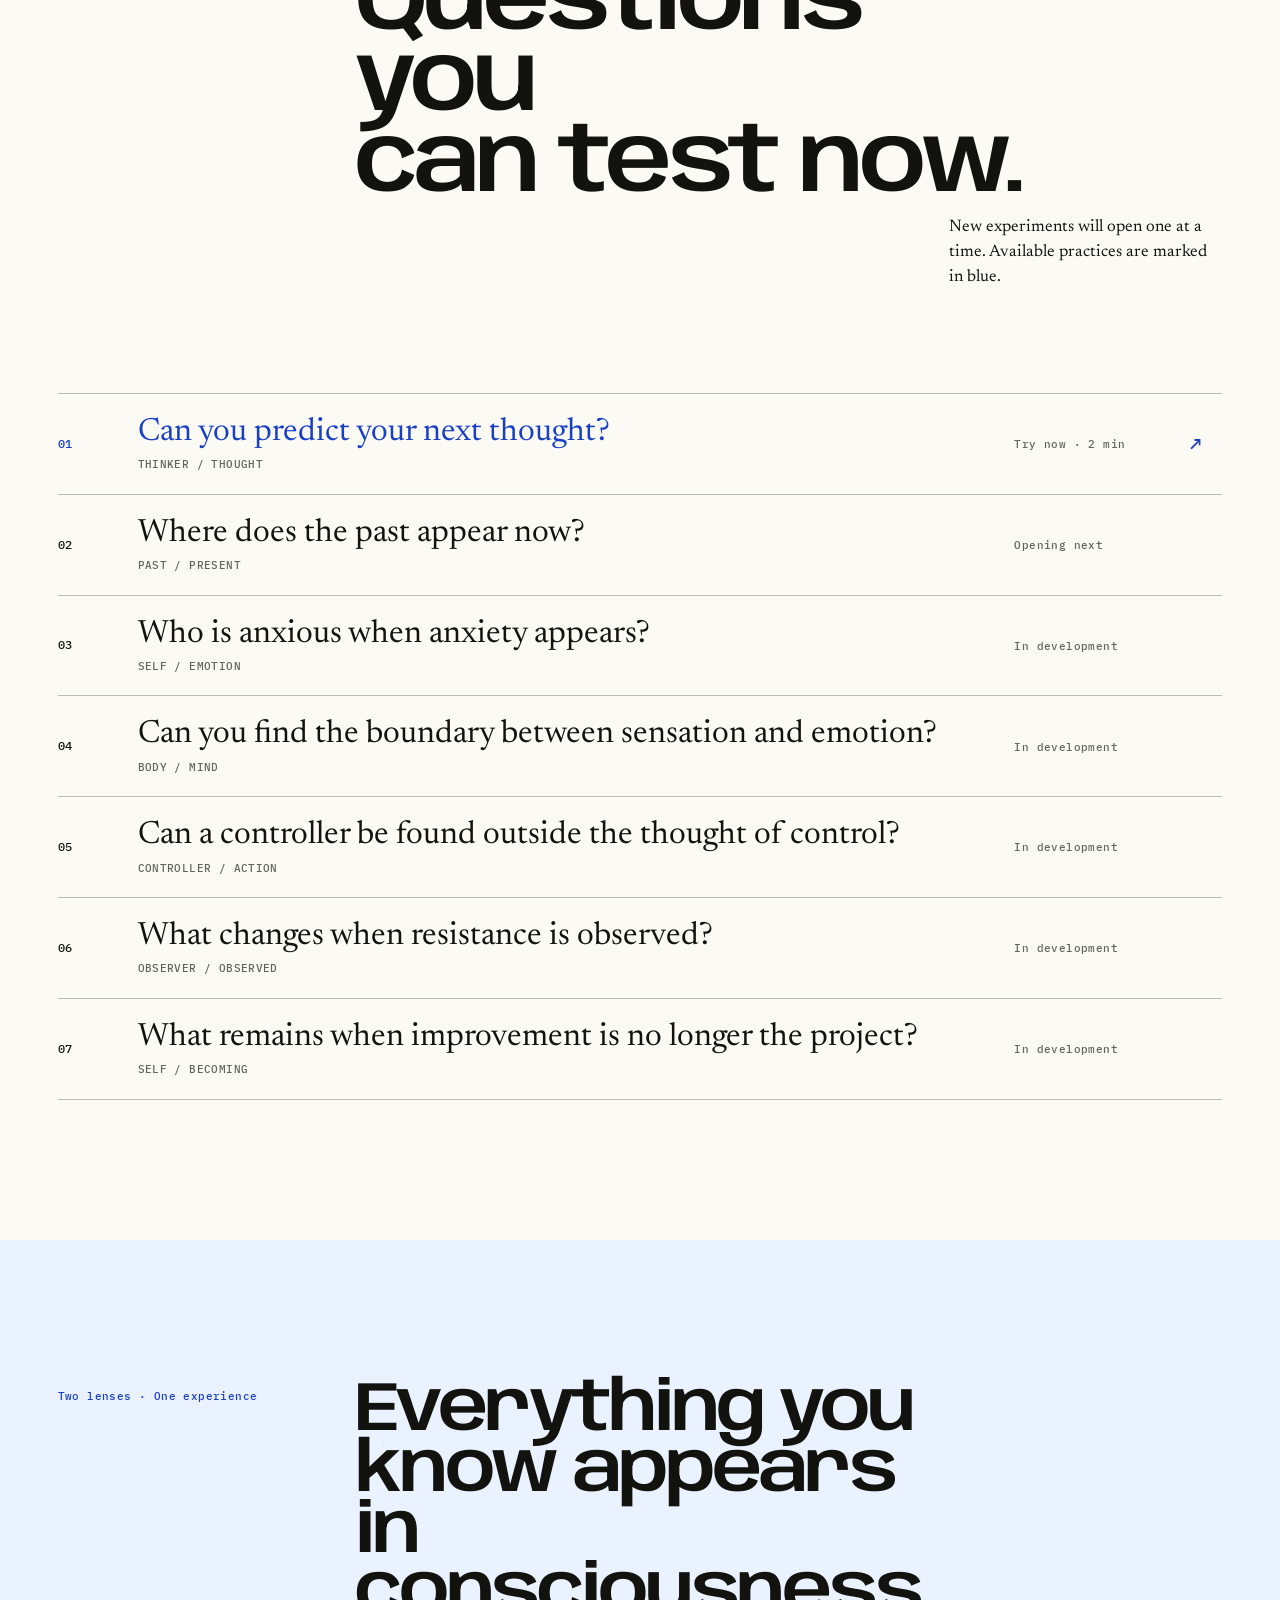
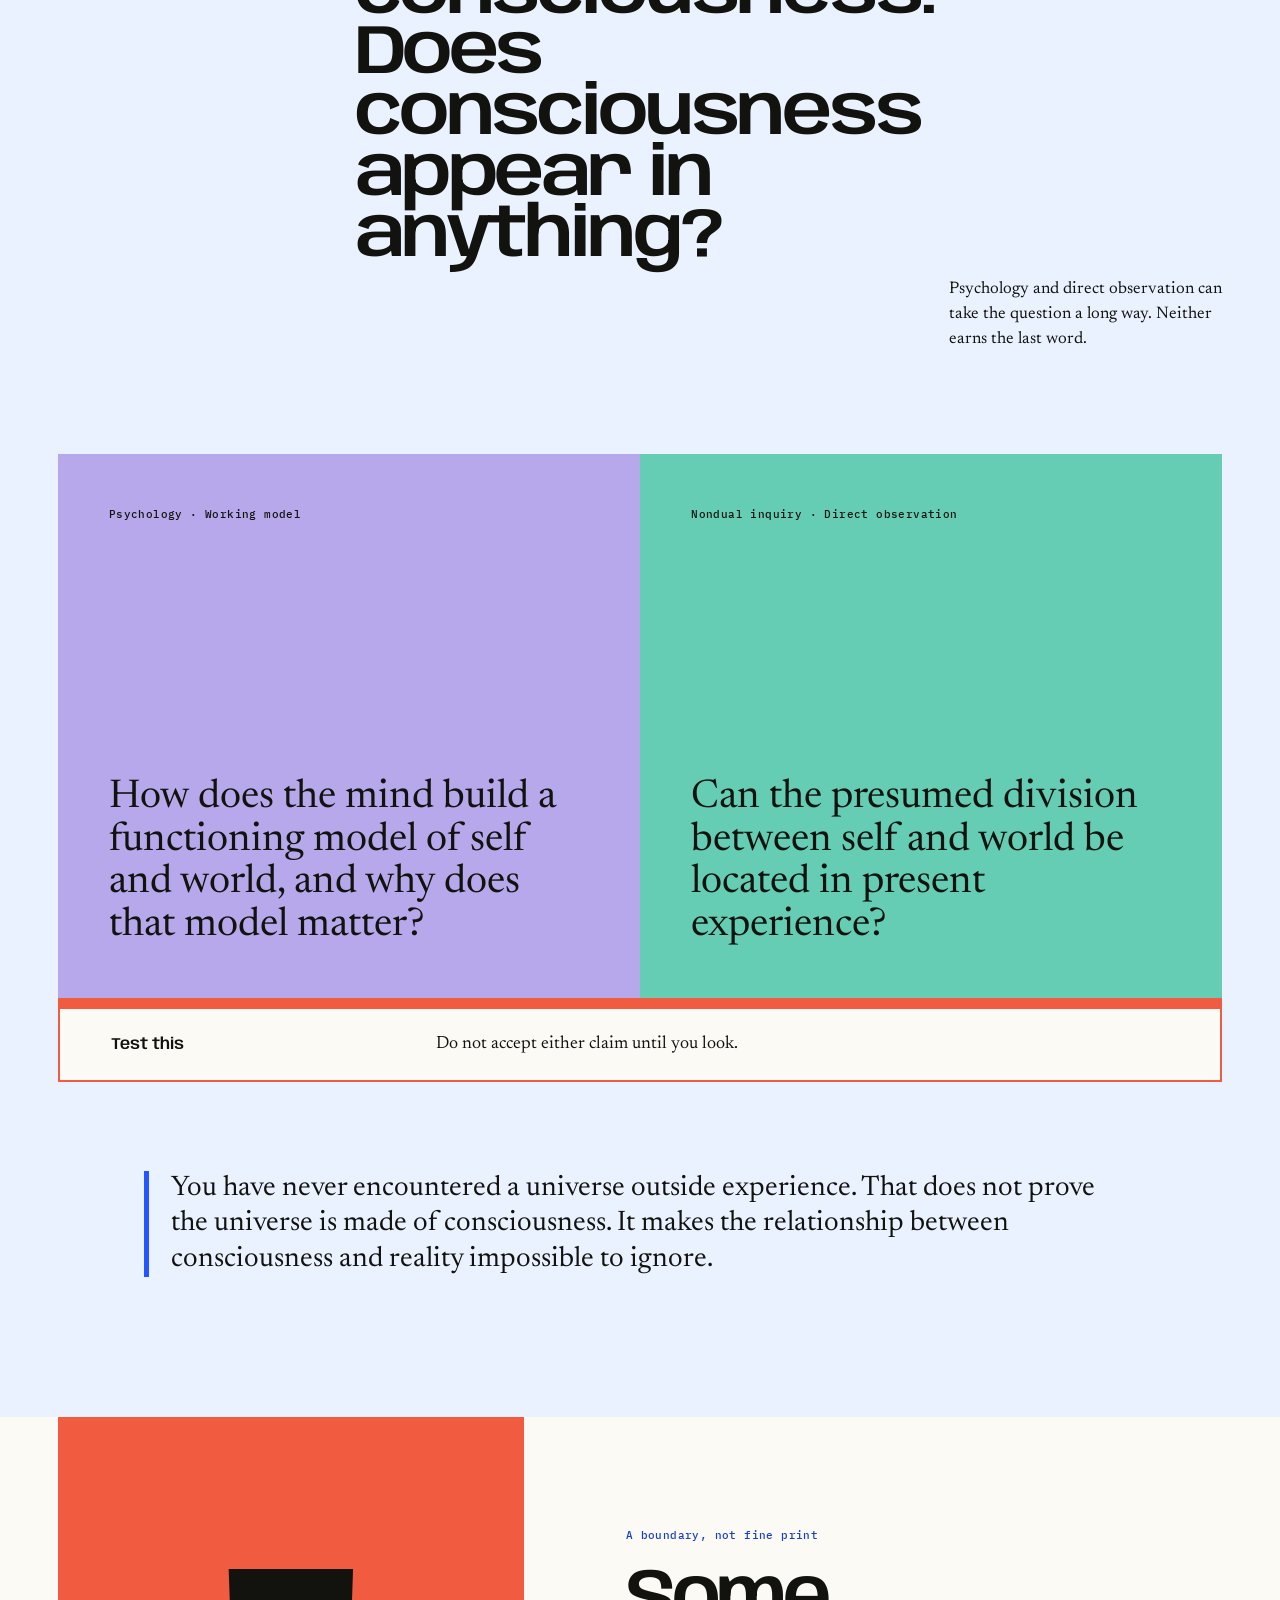
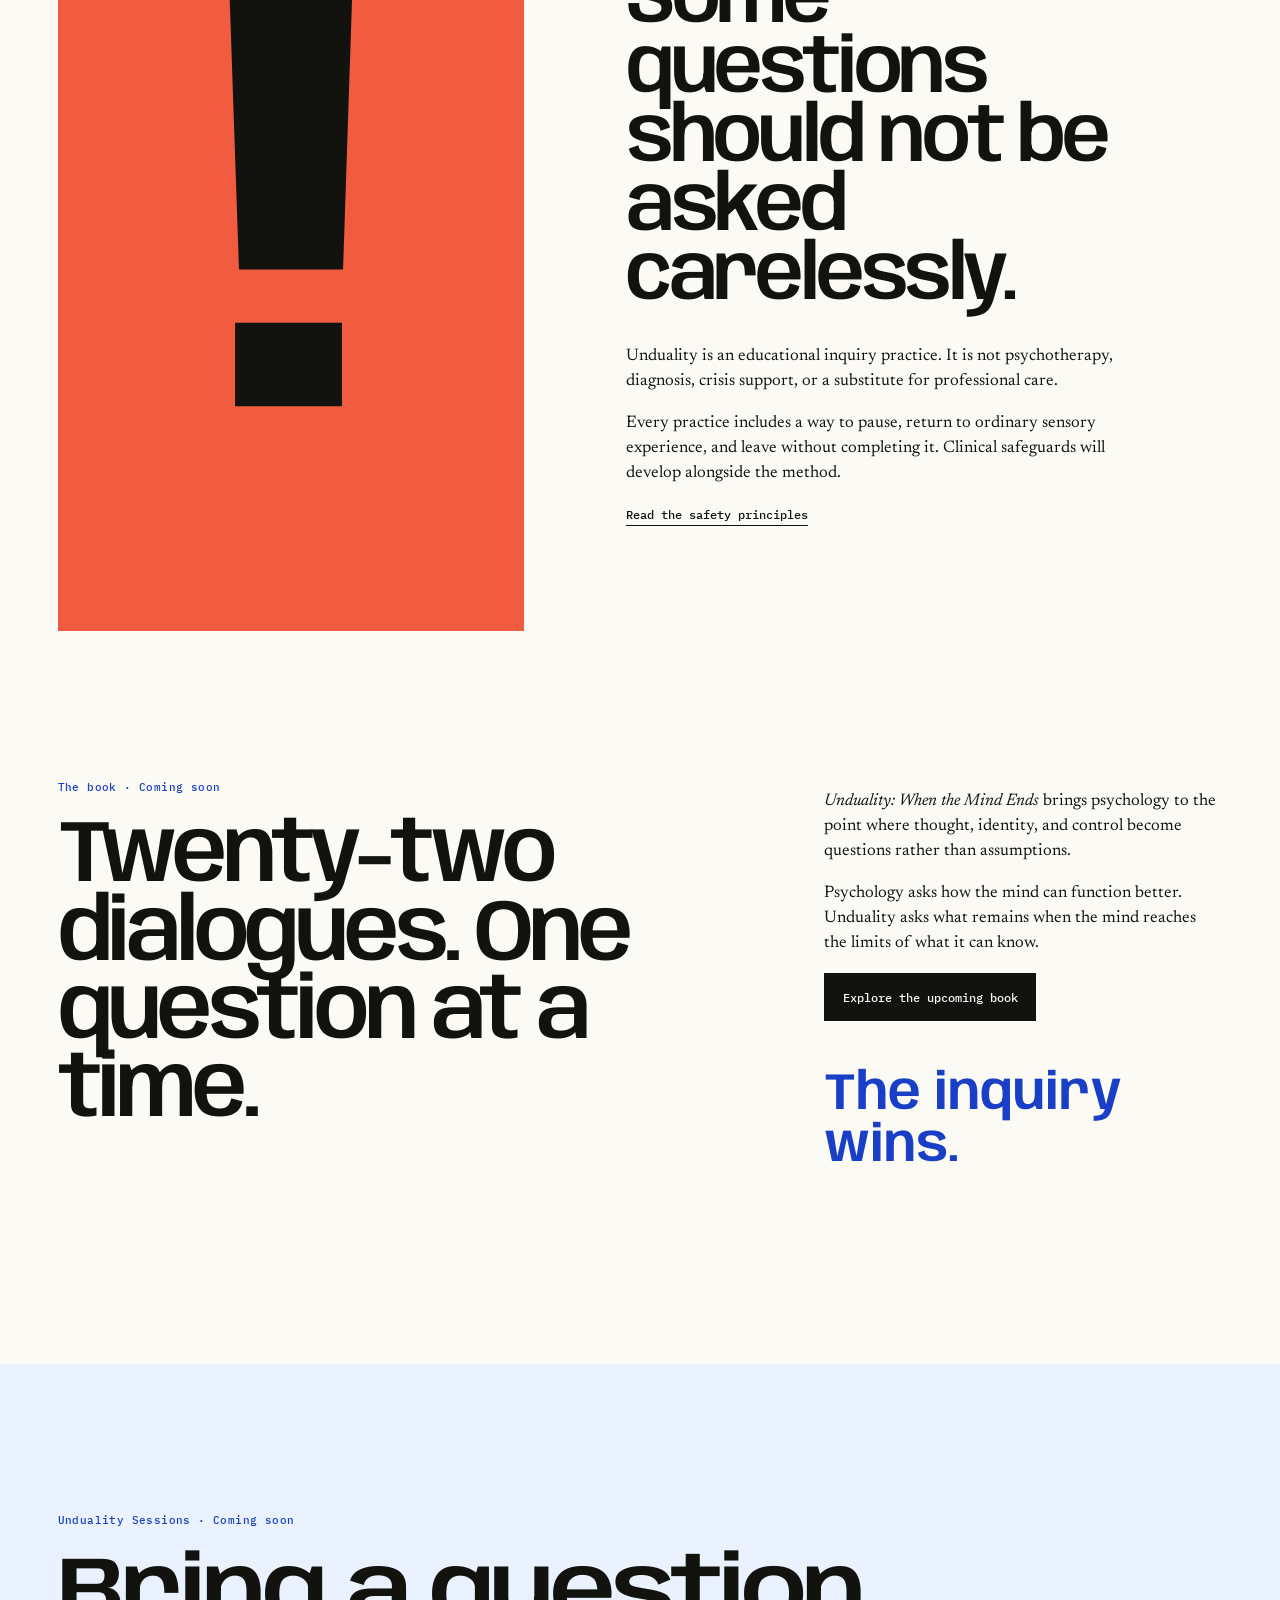
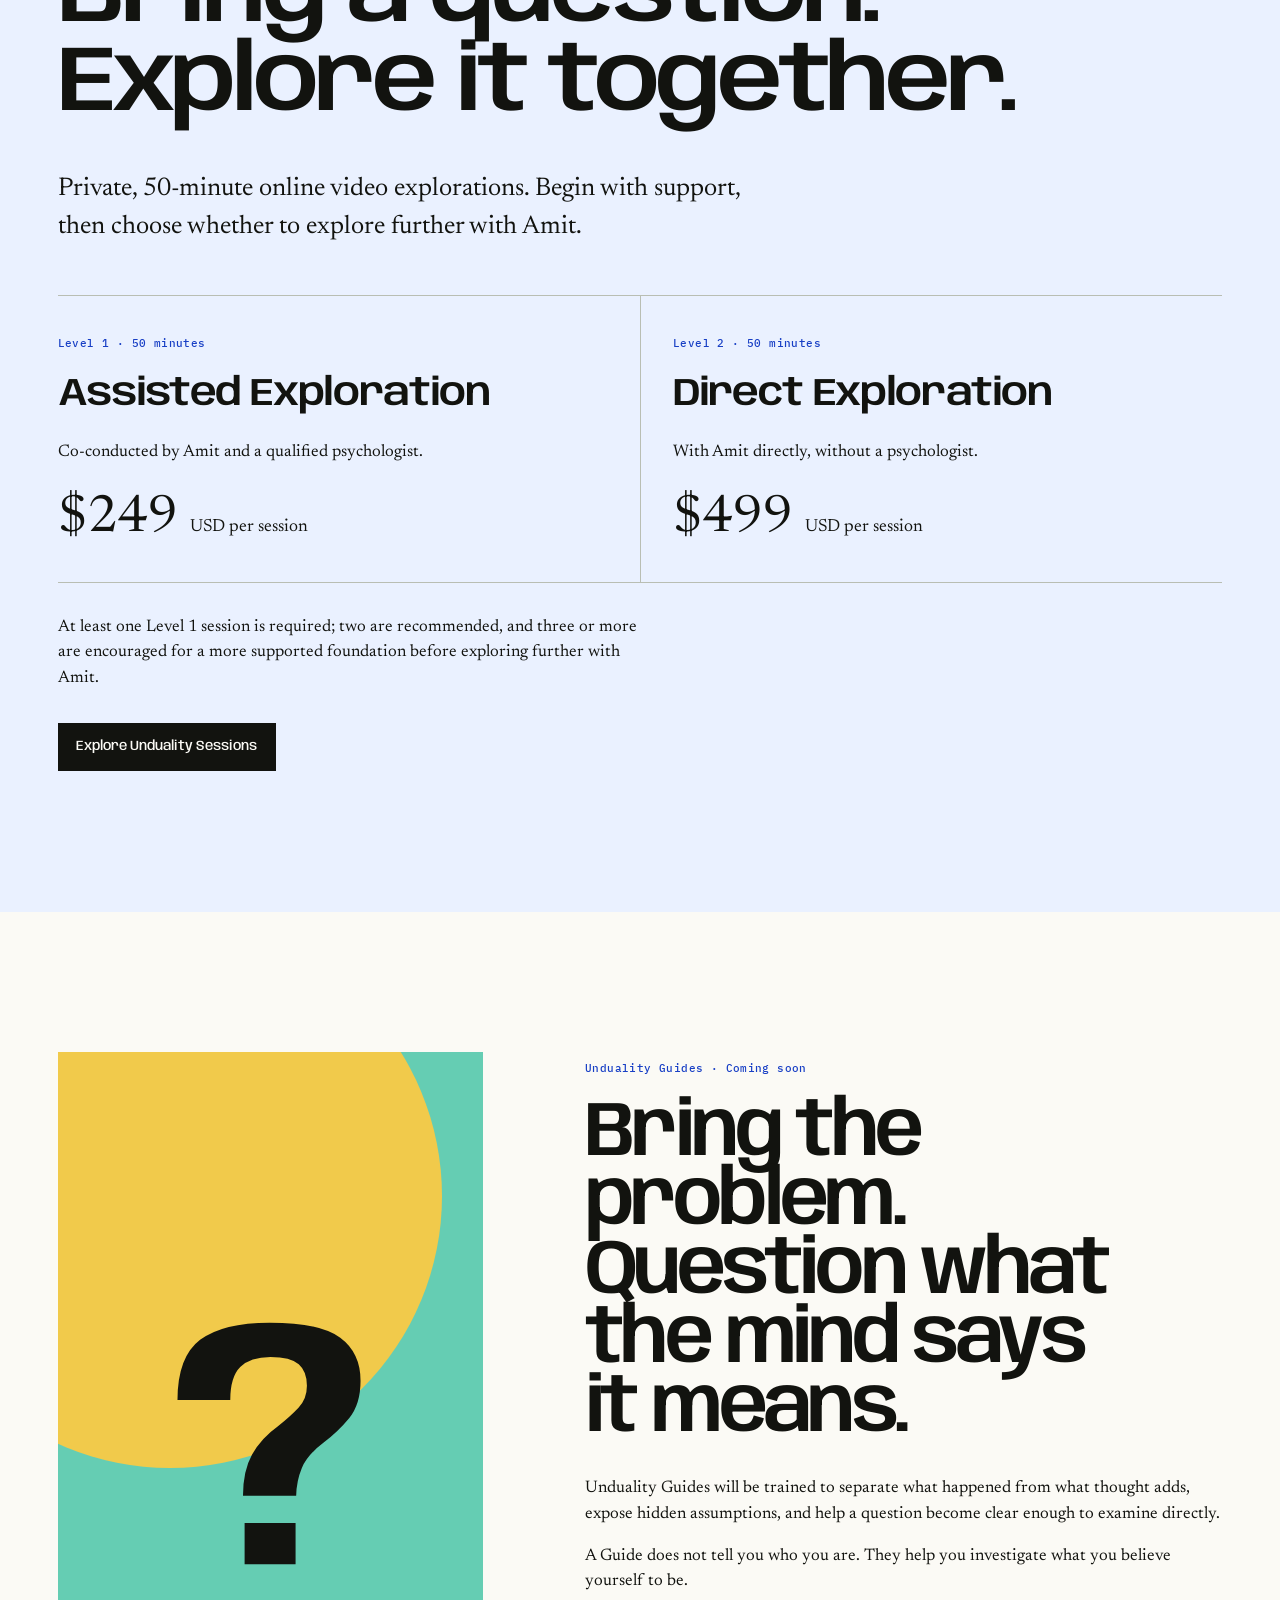
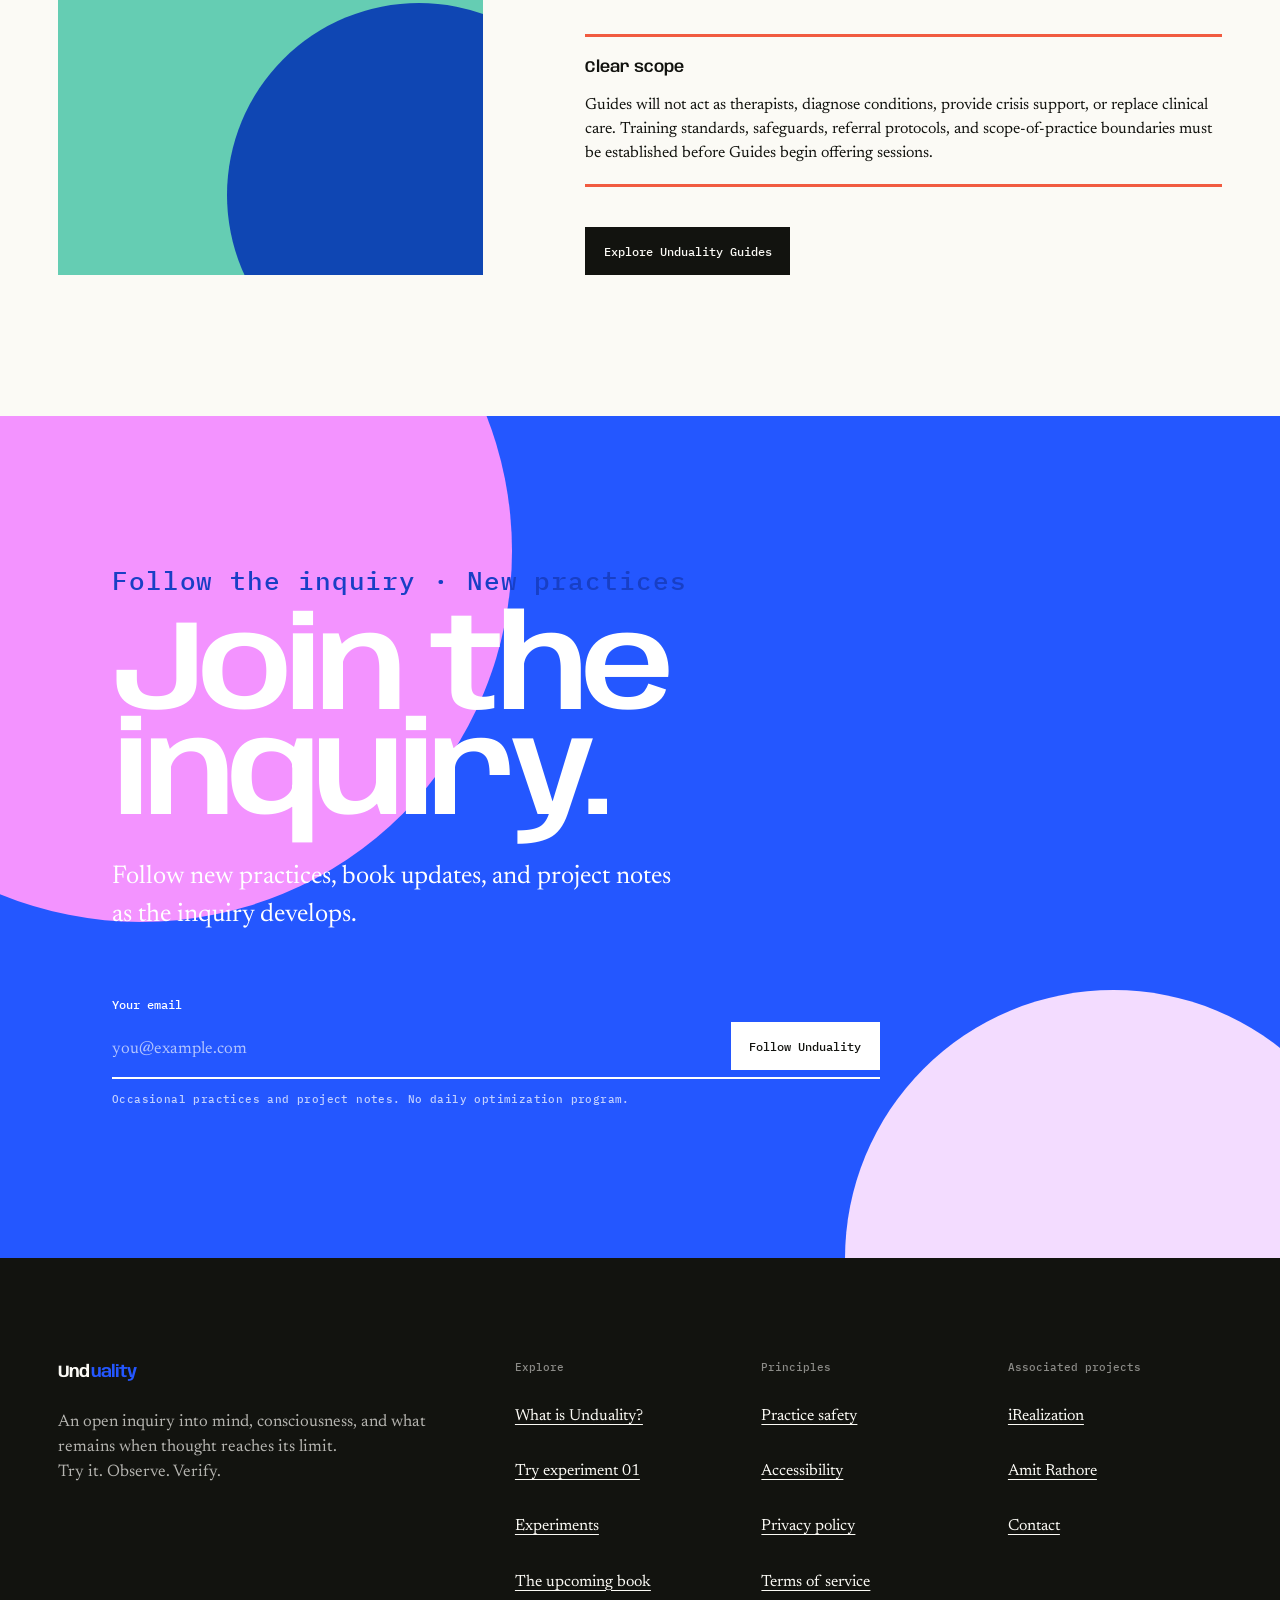
==== commit bcda0b8e: "feat: introduce two levels of Unduality Sessions" ====
--- a/index.html
+++ b/index.html
@@ -41,6 +41,7 @@
     <nav aria-label="Main navigation">
       <a href="#practice">Try it</a>
       <a href="/book/">Book</a>
+      <a href="/sessions/">Sessions</a>
       <a href="/guides/">Guides</a>
       <a class="nav-lab" href="#join">Join the inquiry</a>
     </nav>
@@ -196,6 +197,20 @@
       <div class="project-copy"><p><cite>Unduality: When the Mind Ends</cite> brings psychology to the point where thought, identity, and control become questions rather than assumptions.</p><p>Psychology asks how the mind can function better. Unduality asks what remains when the mind reaches the limits of what it can know.</p><a class="action action-dark" href="/book/">Explore the upcoming book</a><p class="large-line">The inquiry wins.</p></div>
     </section>
 
+    <section class="session-preview section-pad" id="sessions" aria-labelledby="sessions-title">
+      <div class="session-inner">
+        <p class="section-code">Unduality Sessions · Coming soon</p>
+        <h2 id="sessions-title">Bring a question.<br>Explore it together.</h2>
+        <p class="session-preview-intro">Private, 50-minute online video explorations. Begin with support, then choose whether to explore further with Amit.</p>
+        <div class="session-preview-levels">
+          <article><p class="section-code">Level 1 · 50 minutes</p><h3>Assisted Exploration</h3><p>Co-conducted by Amit and a qualified psychologist.</p><p class="session-price">$249 <span>USD per session</span></p></article>
+          <article><p class="section-code">Level 2 · 50 minutes</p><h3>Direct Exploration</h3><p>With Amit directly, without a psychologist.</p><p class="session-price">$499 <span>USD per session</span></p></article>
+        </div>
+        <p class="session-preview-note">At least one Level 1 session is required; two are recommended, and three or more are encouraged for a more supported foundation before exploring further with Amit.</p>
+        <a class="action action-dark" href="/sessions/">Explore Unduality Sessions</a>
+      </div>
+    </section>
+
     <section class="sessions section-pad" id="guides" aria-labelledby="guides-title">
       <div class="sessions-field" aria-hidden="true"><span></span><span></span><strong>?</strong></div>
       <div class="sessions-copy">
@@ -225,7 +240,7 @@
 
   <footer class="site-footer" id="footer">
     <div class="footer-intro"><a class="wordmark footer-mark" href="/"><span>Und</span><span>uality</span></a><p>An open inquiry into mind, consciousness, and what remains when thought reaches its limit.<br>Try it. Observe. Verify.</p></div>
-    <div class="footer-links"><div><h2>Explore</h2><a href="/#meaning">What is Unduality?</a><a href="/#practice">Try experiment 01</a><a href="/#experiments">Experiments</a><a href="/book/">The upcoming book</a><a href="/guides/">Unduality Guides</a><a href="/#join">Follow the inquiry</a></div><div><h2>Principles</h2><a href="/safety/">Practice safety</a><a href="/accessibility/">Accessibility</a><a href="/privacy/">Privacy policy</a><a href="/terms/">Terms of service</a></div><div><h2>Associated projects</h2><a href="https://www.irealization.com/" rel="external">iRealization</a><a href="https://amitrathore.com/" rel="external">Amit Rathore</a><a href="mailto:hello@unduality.com">Contact</a></div></div>
+    <div class="footer-links"><div><h2>Explore</h2><a href="/#meaning">What is Unduality?</a><a href="/#practice">Try experiment 01</a><a href="/#experiments">Experiments</a><a href="/book/">The upcoming book</a><a href="/sessions/">Unduality Sessions</a><a href="/guides/">Unduality Guides</a><a href="/#join">Follow the inquiry</a></div><div><h2>Principles</h2><a href="/safety/">Practice safety</a><a href="/accessibility/">Accessibility</a><a href="/privacy/">Privacy policy</a><a href="/terms/">Terms of service</a></div><div><h2>Associated projects</h2><a href="https://www.irealization.com/" rel="external">iRealization</a><a href="https://amitrathore.com/" rel="external">Amit Rathore</a><a href="mailto:hello@unduality.com">Contact</a></div></div>
     <div class="footer-statement"><p><strong>No belief required.</strong> Nothing on this site is psychotherapy, diagnosis, crisis support, or medical advice.</p><p class="copyright">© <span data-year></span> Unduality · <a href="/sitemap.xml">Sitemap</a></p></div>
   </footer>
   <script src="/script.js" defer></script>
--- a/styles.css
+++ b/styles.css
@@ -457,6 +457,43 @@
 .legal-review strong { font:600 1.1rem/1 Anybody,sans-serif; }
 .legal-review p { margin:.7rem 0 0; }
 
+/* Sessions use open fields and ruled rows, with pricing in the reading face. */
+.session-inner { width: 100%; max-width: var(--max); margin-inline: auto; }
+.session-hero, .session-preview { background: var(--ice); }
+.session-hero { min-height: 85svh; }
+.session-hero h1 { max-width: 13ch; margin: 1.5rem 0 3rem; font: 650 clamp(3.8rem, 9vw, 10rem)/.92 Anybody, sans-serif; font-variation-settings: "wdth" 110; letter-spacing: -.055em; }
+.session-intro { max-width: 42rem; margin-left: auto; font-size: clamp(1.3rem, 2vw, 1.8rem); }
+.session-intro p:first-child { margin-top: 0; }
+.session-inner h2 { margin: 1.5rem 0 2.5rem; font: 620 clamp(3.2rem, 7.2vw, 8rem)/.97 Anybody, sans-serif; font-variation-settings: "wdth" 110; letter-spacing: -.055em; }
+.session-inner h3 { margin: 1.5rem 0; font: 620 clamp(1.8rem, 3vw, 3rem)/1.08 Anybody, sans-serif; font-variation-settings: "wdth" 108; letter-spacing: -.035em; }
+.session-level { display: grid; grid-template-columns: minmax(0, 1fr) minmax(0, 1fr); gap: clamp(2rem, 6vw, 6rem); padding-block: 3rem; border-top: 1px solid var(--rule); }
+.session-level:last-child { border-bottom: 1px solid var(--rule); }
+.session-level > div > p:first-child { margin-top: 0; }
+.session-level p, .session-split p, .session-split ul { max-width: 65ch; }
+.session-price { margin: 1.5rem 0 0; font-size: clamp(2.5rem, 4vw, 4rem); line-height: 1.2; }
+.session-price span { display: inline-block; font-size: 1.1rem; }
+.session-split { display: grid; grid-template-columns: minmax(0, 1fr) minmax(0, 1fr); gap: clamp(2rem, 6vw, 6rem); align-items: start; }
+.session-split h2 { font-size: clamp(3.2rem, 5.5vw, 6rem); }
+.session-split > div:last-child { padding-top: 2rem; }
+.session-preparation { background: var(--lavender); color: #12130f; }
+.session-safety { background: var(--coral); color: #12130f; }
+.session-interest { background: var(--mint); color: #12130f; }
+.session-preparation .section-code, .session-safety .section-code, .session-interest .section-code { color: inherit; }
+.session-split li { margin-block: 1rem; }
+.session-inline-link { display: inline-flex; align-items: center; min-height: 44px; text-underline-offset: .25em; }
+.session-safety .session-inline-link:focus-visible, .session-interest .action:focus-visible { outline-color: #12130f; }
+.session-interest-note { font-size: 1rem; margin-top: 1.5rem; }
+.session-preview-intro { max-width: 45rem; font-size: clamp(1.3rem, 2vw, 1.8rem); }
+.session-preview-levels { display: grid; grid-template-columns: minmax(0, 1fr) minmax(0, 1fr); margin-block: 3rem 2rem; border-block: 1px solid var(--rule); }
+.session-preview-levels article { padding-block: 2rem; }
+.session-preview-levels article:first-child { padding-right: 2rem; }
+.session-preview-levels article + article { border-left: 1px solid var(--rule); padding-left: 2rem; }
+.session-preview-note { max-width: 65ch; margin-bottom: 2rem; }
+.session-inner .action { font-family: Anybody, sans-serif; font-size: .85rem; line-height: 1.3; }
+.session-inner .action-dark:hover { background: var(--ink); color: var(--paper); border-color: var(--ink); text-decoration: underline; text-underline-offset: .25em; }
+.site-header nav a, .footer-links a { min-height: 44px; display: inline-flex; align-items: center; }
+.footer-links a { display: flex; }
+
 @media (max-width: 980px) {
   .site-header { grid-template-columns: 1fr auto; gap: 1rem; }
   .site-header nav { display: none; }
@@ -486,6 +523,14 @@
 @media (max-width: 700px) {
   :root { --pad: 1.25rem; }
   .site-header { padding-top: .85rem; }
+  .session-hero { min-height: auto; }
+  .session-hero h1 { font-size: clamp(3rem, 12vw, 5rem); overflow-wrap: normal; }
+  .session-inner h2 { font-size: clamp(2.8rem, 11vw, 4.8rem); }
+  .session-level, .session-split, .session-preview-levels { grid-template-columns: minmax(0, 1fr); }
+  .session-split { gap: 0; }
+  .session-split > div:last-child { padding-top: 0; }
+  .session-preview-levels article:first-child { padding-right: 0; }
+  .session-preview-levels article + article { border-left: 0; border-top: 1px solid var(--rule); padding-left: 0; }
   .hero-copy { width:100vw; max-width:100vw; min-width:0; justify-content:flex-start; padding-top:7.2rem; min-height:100svh; }
   .hero h1 { width: 100%; max-width: 100%; font-size: clamp(2.65rem, 10.7vw, 4.5rem); font-variation-settings: "wdth" 104; overflow-wrap: normal; text-wrap: pretty; animation:none; }
   .lab-status { margin-bottom: 2.2rem; }
